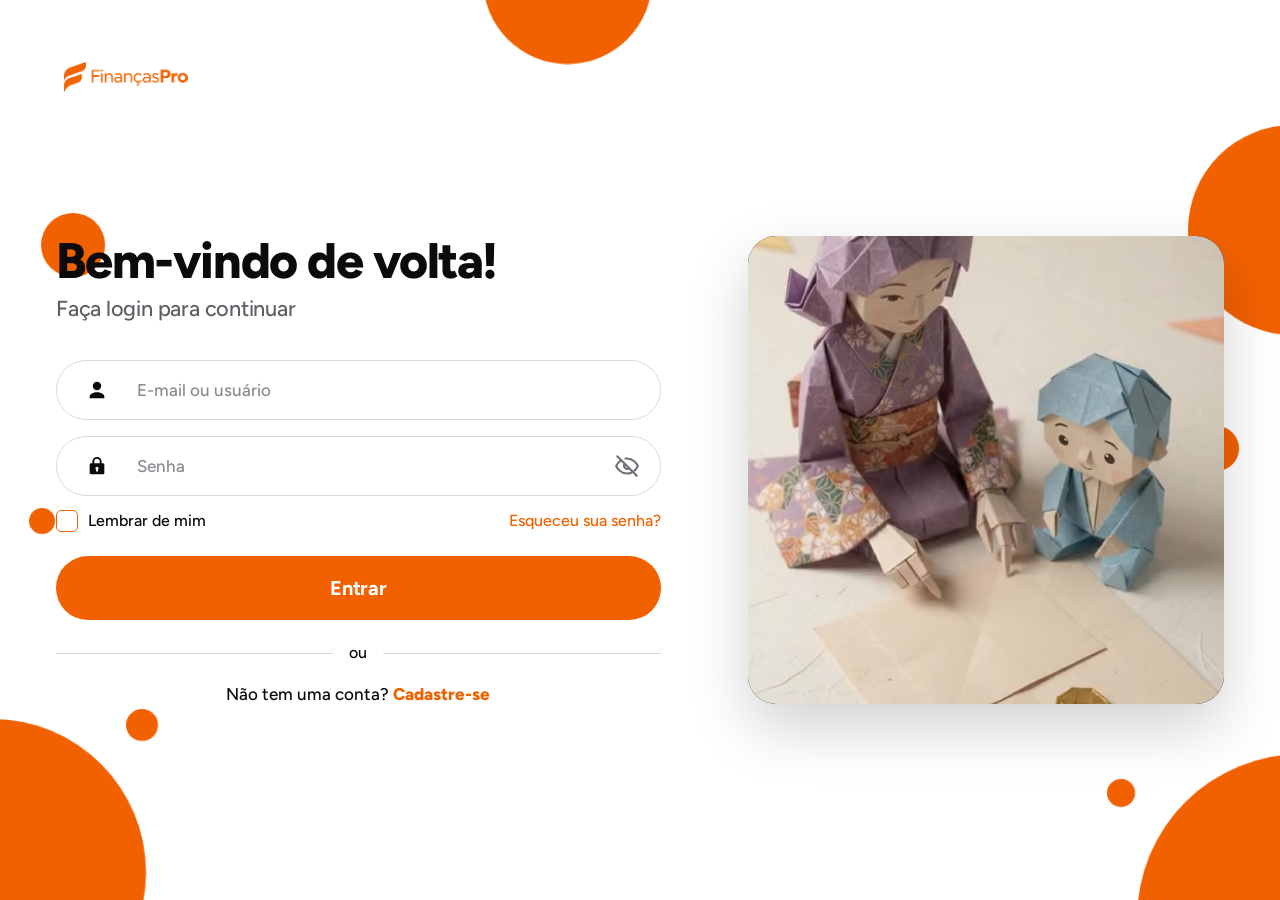
==== index.html @ 9bdfb8cf "Arquivos site Todos os arquivos do site." ====
<!DOCTYPE html>
<html lang="pt-BR" data-view="auth">
<head>
<meta charset="UTF-8">
<meta name="viewport" content="width=device-width, initial-scale=1.0, viewport-fit=cover">
<meta name="theme-color" content="#ffffff">
<meta name="color-scheme" content="light dark">
<meta name="apple-mobile-web-app-capable" content="yes">
<meta name="description" content="FinançasPro — controle de receitas, dívidas parceladas, gastos e calendário financeiro.">
<link rel="icon" type="image/png" href="assets/favicon.png">
<title>FinançasPro</title>
<script>try{document.documentElement.setAttribute("data-theme",localStorage.getItem("fp_tema")||"auto")}catch(e){}</script>
<link rel="preconnect" href="https://fonts.googleapis.com">
<link rel="preconnect" href="https://fonts.gstatic.com" crossorigin>
<link href="https://fonts.googleapis.com/css2?family=Figtree:wght@500;600;700;800&family=Inter:wght@400;500;600;700&display=swap" rel="stylesheet">
<link rel="stylesheet" href="css/app.css">
<link rel="stylesheet" href="css/config.css">
<link rel="stylesheet" href="css/auth.css">
<script src="js/vendor/supabase.js"></script>
<script src="js/supabase-config.js"></script>
<script src="js/api.js"></script>
<script>(function(){var app=Auth.isLoggedIn();document.documentElement.setAttribute("data-view",app?"app":"auth");if(!app){var m=document.querySelector('meta[name="theme-color"]');if(m)m.setAttribute("content","#ffffff");}})();</script>
</head>
<body>

<!-- ============ TELAS DE ACESSO (login / cadastro / recuperar) ============ -->
<div class="auth" id="auth">
  <div class="au-stage">
    <div class="au-bubbles" aria-hidden="true">
      <span class="b1"></span><span class="b2"></span><span class="b3"></span><span class="b4"></span><span class="b5"></span><span class="b6"></span><span class="b7"></span><span class="b8"></span><span class="b9"></span>
    </div>
    <a class="au-logo" href="#login" aria-label="FinançasPro"><img src="assets/logo-full.png" alt="FinançasPro" width="124" height="30"></a>

    <div class="au-col">
      <!-- LOGIN -->
      <section class="au-pane" id="pane-login" aria-labelledby="t-login">
        <h1 id="t-login">Bem-vindo de volta!</h1>
        <p class="au-lead">Faça login para continuar</p>
        <form id="form-login" novalidate>
          <div class="au-field">
            <svg class="ico" viewBox="0 0 24 24" aria-hidden="true"><path d="M12 12.2a4.6 4.6 0 1 0 0-9.2 4.6 4.6 0 0 0 0 9.2Zm0 2.3c-4.1 0-8 2-8 4.7V21h16v-1.8c0-2.7-3.9-4.7-8-4.7Z"/></svg>
            <input type="text" id="lg-identificador" name="identificador" placeholder="E-mail ou usuário" autocomplete="username" autocapitalize="none" spellcheck="false">
            
          </div>
          <div class="au-field">
            <svg class="ico" viewBox="0 0 24 24" aria-hidden="true"><path d="M17 9V7.2a5 5 0 0 0-10 0V9H5.5A1.5 1.5 0 0 0 4 10.5v9A1.5 1.5 0 0 0 5.5 21h13a1.5 1.5 0 0 0 1.5-1.5v-9A1.5 1.5 0 0 0 18.5 9H17ZM9 7.2a3 3 0 0 1 6 0V9H9V7.2Zm4 8.8v2h-2v-2a1.7 1.7 0 1 1 2 0Z"/></svg>
            <input type="password" id="lg-senha" name="senha" placeholder="Senha" autocomplete="current-password" >
            <button type="button" class="au-eye" aria-label="Mostrar senha" aria-pressed="false" data-toggle-pass>
            <svg class="eye-off" viewBox="0 0 24 24" fill="none" stroke="currentColor" stroke-width="1.9" stroke-linecap="round" stroke-linejoin="round" aria-hidden="true"><path d="M3 3l18 18"/><path d="M10.6 5.1A10.6 10.6 0 0 1 12 5c5.5 0 9 4.5 10 7a12.5 12.5 0 0 1-3.2 4.3M6.5 6.8C4.3 8.3 2.7 10.4 2 12c1 2.5 4.5 7 10 7 1.6 0 3-.4 4.2-1"/><path d="M9.9 9.9a3 3 0 0 0 4.2 4.2"/></svg>
            <svg class="eye-on" viewBox="0 0 24 24" fill="none" stroke="currentColor" stroke-width="1.9" stroke-linecap="round" stroke-linejoin="round" aria-hidden="true"><path d="M2 12c1-2.5 4.5-7 10-7s9 4.5 10 7c-1 2.5-4.5 7-10 7S3 14.5 2 12Z"/><circle cx="12" cy="12" r="3"/></svg>
          </button>
          </div>
          <div class="au-row">
            <label class="au-check"><input type="checkbox" name="lembrar"><span class="box"><svg viewBox="0 0 24 24"><path d="M5 12.5l4.5 4.5L19 7.5" stroke-linecap="round" stroke-linejoin="round"/></svg></span>Lembrar de mim</label>
            <a class="au-link" href="#recuperar">Esqueceu sua senha?</a>
          </div>
          <p class="au-msg" role="alert" aria-live="polite"></p>
          <button class="au-btn" type="submit">Entrar</button>
        </form>
        <div class="au-divider">ou</div>
        <p class="au-switch">Não tem uma conta? <a href="#cadastro">Cadastre-se</a></p>
      </section>

      <!-- CADASTRO -->
      <section class="au-pane" id="pane-cadastro" aria-labelledby="t-cadastro" hidden>
        <h1 id="t-cadastro">Crie sua conta</h1>
        <p class="au-lead">Leva menos de um minuto</p>
        <form id="form-cadastro" novalidate>
          <div class="au-field">
            <svg class="ico" viewBox="0 0 24 24" aria-hidden="true"><path d="M12 12.2a4.6 4.6 0 1 0 0-9.2 4.6 4.6 0 0 0 0 9.2Zm0 2.3c-4.1 0-8 2-8 4.7V21h16v-1.8c0-2.7-3.9-4.7-8-4.7Z"/></svg>
            <input type="text" id="cd-apelido" name="apelido" placeholder="Apelido" autocomplete="nickname" maxlength="24">
            
          </div>
          <div class="au-field">
            <svg class="ico" viewBox="0 0 24 24" aria-hidden="true"><path d="M4.5 4.5h15A2.5 2.5 0 0 1 22 7v10a2.5 2.5 0 0 1-2.5 2.5h-15A2.5 2.5 0 0 1 2 17V7a2.5 2.5 0 0 1 2.5-2.5Zm-.1 2.1 7.6 5.3 7.6-5.3a.5.5 0 0 0-.1-.1h-15a.5.5 0 0 0-.1.1Z"/></svg>
            <input type="email" id="cd-email" name="email" placeholder="E-mail" autocomplete="email" autocapitalize="none" spellcheck="false">
            
          </div>
          <div class="au-field">
            <svg class="ico" viewBox="0 0 24 24" aria-hidden="true"><path d="M17 9V7.2a5 5 0 0 0-10 0V9H5.5A1.5 1.5 0 0 0 4 10.5v9A1.5 1.5 0 0 0 5.5 21h13a1.5 1.5 0 0 0 1.5-1.5v-9A1.5 1.5 0 0 0 18.5 9H17ZM9 7.2a3 3 0 0 1 6 0V9H9V7.2Zm4 8.8v2h-2v-2a1.7 1.7 0 1 1 2 0Z"/></svg>
            <input type="password" id="cd-senha" name="senha" placeholder="Senha (mín. 6 caracteres)" autocomplete="new-password" >
            <button type="button" class="au-eye" aria-label="Mostrar senha" aria-pressed="false" data-toggle-pass>
            <svg class="eye-off" viewBox="0 0 24 24" fill="none" stroke="currentColor" stroke-width="1.9" stroke-linecap="round" stroke-linejoin="round" aria-hidden="true"><path d="M3 3l18 18"/><path d="M10.6 5.1A10.6 10.6 0 0 1 12 5c5.5 0 9 4.5 10 7a12.5 12.5 0 0 1-3.2 4.3M6.5 6.8C4.3 8.3 2.7 10.4 2 12c1 2.5 4.5 7 10 7 1.6 0 3-.4 4.2-1"/><path d="M9.9 9.9a3 3 0 0 0 4.2 4.2"/></svg>
            <svg class="eye-on" viewBox="0 0 24 24" fill="none" stroke="currentColor" stroke-width="1.9" stroke-linecap="round" stroke-linejoin="round" aria-hidden="true"><path d="M2 12c1-2.5 4.5-7 10-7s9 4.5 10 7c-1 2.5-4.5 7-10 7S3 14.5 2 12Z"/><circle cx="12" cy="12" r="3"/></svg>
          </button>
          </div>
          <div class="au-field">
            <svg class="ico" viewBox="0 0 24 24" aria-hidden="true"><path d="M17 9V7.2a5 5 0 0 0-10 0V9H5.5A1.5 1.5 0 0 0 4 10.5v9A1.5 1.5 0 0 0 5.5 21h13a1.5 1.5 0 0 0 1.5-1.5v-9A1.5 1.5 0 0 0 18.5 9H17ZM9 7.2a3 3 0 0 1 6 0V9H9V7.2Zm4 8.8v2h-2v-2a1.7 1.7 0 1 1 2 0Z"/></svg>
            <input type="password" id="cd-senha2" name="senha2" placeholder="Confirmar senha" autocomplete="new-password" >
            <button type="button" class="au-eye" aria-label="Mostrar senha" aria-pressed="false" data-toggle-pass>
            <svg class="eye-off" viewBox="0 0 24 24" fill="none" stroke="currentColor" stroke-width="1.9" stroke-linecap="round" stroke-linejoin="round" aria-hidden="true"><path d="M3 3l18 18"/><path d="M10.6 5.1A10.6 10.6 0 0 1 12 5c5.5 0 9 4.5 10 7a12.5 12.5 0 0 1-3.2 4.3M6.5 6.8C4.3 8.3 2.7 10.4 2 12c1 2.5 4.5 7 10 7 1.6 0 3-.4 4.2-1"/><path d="M9.9 9.9a3 3 0 0 0 4.2 4.2"/></svg>
            <svg class="eye-on" viewBox="0 0 24 24" fill="none" stroke="currentColor" stroke-width="1.9" stroke-linecap="round" stroke-linejoin="round" aria-hidden="true"><path d="M2 12c1-2.5 4.5-7 10-7s9 4.5 10 7c-1 2.5-4.5 7-10 7S3 14.5 2 12Z"/><circle cx="12" cy="12" r="3"/></svg>
          </button>
          </div>
          <p class="au-msg" role="alert" aria-live="polite"></p>
          <button class="au-btn" type="submit">Criar conta</button>
        </form>
        <div class="au-divider">ou</div>
        <p class="au-switch">Já tem uma conta? <a href="#login">Entrar</a></p>
      </section>

      <!-- RECUPERAR SENHA -->
      <section class="au-pane" id="pane-recuperar" aria-labelledby="t-recuperar" hidden>
        <h1 id="t-recuperar">Esqueceu a senha?</h1>
        <p class="au-lead">Informe seu e-mail e enviaremos as instruções</p>
        <form id="form-recuperar" novalidate>
          <div class="au-field">
            <svg class="ico" viewBox="0 0 24 24" aria-hidden="true"><path d="M4.5 4.5h15A2.5 2.5 0 0 1 22 7v10a2.5 2.5 0 0 1-2.5 2.5h-15A2.5 2.5 0 0 1 2 17V7a2.5 2.5 0 0 1 2.5-2.5Zm-.1 2.1 7.6 5.3 7.6-5.3a.5.5 0 0 0-.1-.1h-15a.5.5 0 0 0-.1.1Z"/></svg>
            <input type="email" id="rc-email" name="email" placeholder="E-mail cadastrado" autocomplete="email" autocapitalize="none" spellcheck="false">
            
          </div>
          <p class="au-msg" role="alert" aria-live="polite"></p>
          <button class="au-btn" type="submit">Enviar instruções</button>
        </form>
        <div class="au-divider">ou</div>
        <p class="au-switch"><a href="#login">Voltar para o login</a></p>
      </section>

      <!-- NOVA SENHA (depois de clicar no link do e-mail) -->
      <section class="au-pane" id="pane-nova-senha" aria-labelledby="t-nova-senha" hidden>
        <h1 id="t-nova-senha">Nova senha</h1>
        <p class="au-lead">Escolha uma senha nova para a sua conta</p>
        <form id="form-nova-senha" novalidate>
          <div class="au-field">
            <svg class="ico" viewBox="0 0 24 24" aria-hidden="true"><path d="M17 9V7.2a5 5 0 0 0-10 0V9H5.5A1.5 1.5 0 0 0 4 10.5v9A1.5 1.5 0 0 0 5.5 21h13a1.5 1.5 0 0 0 1.5-1.5v-9A1.5 1.5 0 0 0 18.5 9H17ZM9 7.2a3 3 0 0 1 6 0V9H9V7.2Zm4 8.8v2h-2v-2a1.7 1.7 0 1 1 2 0Z"/></svg>
            <input type="password" id="ns-senha" name="senha" placeholder="Nova senha (mín. 6 caracteres)" autocomplete="new-password">
          </div>
          <div class="au-field">
            <svg class="ico" viewBox="0 0 24 24" aria-hidden="true"><path d="M17 9V7.2a5 5 0 0 0-10 0V9H5.5A1.5 1.5 0 0 0 4 10.5v9A1.5 1.5 0 0 0 5.5 21h13a1.5 1.5 0 0 0 1.5-1.5v-9A1.5 1.5 0 0 0 18.5 9H17ZM9 7.2a3 3 0 0 1 6 0V9H9V7.2Zm4 8.8v2h-2v-2a1.7 1.7 0 1 1 2 0Z"/></svg>
            <input type="password" id="ns-senha2" name="senha2" placeholder="Confirmar nova senha" autocomplete="new-password">
          </div>
          <p class="au-msg" role="alert" aria-live="polite"></p>
          <button class="au-btn" type="submit">Salvar nova senha</button>
        </form>
      </section>
    </div>

    <div class="au-media">
      <video data-src="assets/login-video.mp4" muted loop playsinline preload="none" poster="assets/login-poster.jpg" aria-hidden="true"></video>
    </div>
  </div>
</div>

<div id="app-root">
<header class="gnav">
  <div class="gnav-in">
    <div class="logo-mark" role="button" tabindex="0" aria-label="FinançasPro — ir para o calendário" onclick="showPage('calendario')">Finan<span>ças</span>Pro</div>
    <nav class="topnav" aria-label="Navegação principal">
      <div class="nav-item active" data-page="calendario" tabindex="0" role="button" onclick="showPage('calendario')" aria-label="Calendário"><svg viewBox="0 0 24 24" fill="none" stroke="currentColor" stroke-width="1.8" stroke-linecap="round" stroke-linejoin="round"><rect x="3" y="4" width="18" height="18" rx="2.5"/><line x1="16" y1="2" x2="16" y2="6"/><line x1="8" y1="2" x2="8" y2="6"/><line x1="3" y1="10" x2="21" y2="10"/></svg><span class="tip">Calendário</span></div>
      <div class="nav-item" data-page="receitas" tabindex="0" role="button" onclick="showPage('receitas')" aria-label="Receitas"><svg viewBox="0 0 24 24" fill="none" stroke="currentColor" stroke-width="1.8" stroke-linecap="round" stroke-linejoin="round"><polyline points="23 6 13.5 15.5 8.5 10.5 1 18"/><polyline points="17 6 23 6 23 12"/></svg><span class="tip">Receitas</span></div>
      <div class="nav-item" data-page="dividas" tabindex="0" role="button" onclick="showPage('dividas')" aria-label="Dívidas"><svg viewBox="0 0 24 24" fill="none" stroke="currentColor" stroke-width="1.8" stroke-linecap="round" stroke-linejoin="round"><rect x="2" y="5" width="20" height="14" rx="2.5"/><line x1="2" y1="10" x2="22" y2="10"/></svg><span class="tip">Dívidas</span></div>
      <div class="nav-item" data-page="gastos" tabindex="0" role="button" onclick="showPage('gastos')" aria-label="Gastos"><svg viewBox="0 0 24 24" fill="none" stroke="currentColor" stroke-width="1.8" stroke-linecap="round" stroke-linejoin="round"><polyline points="23 18 13.5 8.5 8.5 13.5 1 6"/><polyline points="17 18 23 18 23 12"/></svg><span class="tip">Gastos</span></div>
      <div class="nav-item" data-page="dashboard" tabindex="0" role="button" onclick="showPage('dashboard')" aria-label="Dashboard"><svg viewBox="0 0 24 24" fill="none" stroke="currentColor" stroke-width="1.8" stroke-linecap="round" stroke-linejoin="round"><rect x="3" y="3" width="7" height="7" rx="1.5"/><rect x="14" y="3" width="7" height="7" rx="1.5"/><rect x="14" y="14" width="7" height="7" rx="1.5"/><rect x="3" y="14" width="7" height="7" rx="1.5"/></svg><span class="tip">Dashboard</span></div>
      <div class="nav-item" data-page="metas" tabindex="0" role="button" onclick="showPage('metas')" aria-label="Metas"><svg viewBox="0 0 24 24" fill="none" stroke="currentColor" stroke-width="1.8" stroke-linecap="round" stroke-linejoin="round"><circle cx="12" cy="12" r="9"/><circle cx="12" cy="12" r="5"/><circle cx="12" cy="12" r="1.2"/></svg><span class="tip">Metas</span></div>
    </nav>
    <div class="gnav-right">
      <div class="pill notif-wrap">
        <button class="icon-btn bell" id="bell" type="button" aria-label="Avisos de vencimento" aria-haspopup="true" aria-expanded="false" aria-controls="notif-pop">
          <svg viewBox="0 0 24 24" fill="none" stroke="currentColor" stroke-width="1.8" stroke-linecap="round" stroke-linejoin="round" aria-hidden="true"><path d="M18 8a6 6 0 0 0-12 0c0 7-3 9-3 9h18s-3-2-3-9"/><path d="M13.7 21a2 2 0 0 1-3.4 0"/></svg>
          <span class="bell-dot" aria-hidden="true"></span><span class="bell-count" id="bell-count" aria-hidden="true"></span>
        </button>
        <div class="notif-pop" id="notif-pop" role="dialog" aria-label="Avisos de vencimento"></div>
      </div>
      <button class="profile-btn" type="button" onclick="abrirConfig()" aria-label="Perfil e configurações" aria-haspopup="dialog">
        <span class="nav-avatar" id="nav-avatar" aria-hidden="true"></span>
        <span class="nav-nick"><b id="nav-nome"></b><small id="nav-mail"></small></span>
        <svg class="chev" viewBox="0 0 24 24" fill="none" stroke="currentColor" stroke-width="2" stroke-linecap="round" stroke-linejoin="round" aria-hidden="true"><path d="m6 9 6 6 6-6"/></svg>
      </button>
    </div>
  </div>
</header>

<!-- ============ CONFIGURAÇÕES ============ -->
<div class="cfg-overlay" id="cfg-overlay"></div>
<div class="cfg" id="cfg" role="dialog" aria-modal="true" aria-labelledby="cfg-title" aria-hidden="true">
  <div class="cfg-grab" aria-hidden="true"></div>
  <div class="cfg-top" id="cfg-top">
    <button type="button" class="cfg-back" id="cfg-back" aria-label="Voltar"><svg viewBox="0 0 10 16" fill="none" stroke="currentColor" stroke-width="2.2" stroke-linecap="round" stroke-linejoin="round" aria-hidden="true"><path d="M8.5 1.5 2 8l6.500 6.500"/></svg><span>Voltar</span></button>
    <h2 class="cfg-title" id="cfg-title">Configurações</h2>
    <button type="button" class="cfg-close" id="cfg-close" aria-label="Fechar"><svg viewBox="0 0 14 14" fill="none" stroke="currentColor" stroke-width="2.2" stroke-linecap="round" aria-hidden="true"><path d="m2 2 10 10M12 2 2 12"/></svg></button>
  </div>

  <div class="cfg-stage" id="cfg-stage">

    <!-- INÍCIO -->
    <section class="cfg-screen" data-screen="home">
      <div class="cfg-profile">
        <div class="cfg-avatar" id="cfg-avatar" aria-hidden="true"></div>
        <div class="cfg-pname" id="cfg-pname"></div>
        <div class="cfg-pmail" id="cfg-pmail"></div>
      </div>
      <div class="cfg-label">Preferências</div>
      <div class="cfg-group">
        <button type="button" class="cfg-row" data-go="tema">
          <span class="cfg-ico purple"><svg viewBox="0 0 24 24" fill="none" stroke="currentColor" stroke-width="2" stroke-linecap="round" stroke-linejoin="round" aria-hidden="true"><circle cx="12" cy="12" r="9"/><path d="M12 3a9 9 0 0 1 0 18z" fill="currentColor"/></svg></span><span class="cfg-t">Tema</span><span class="cfg-v" id="cfg-v-tema">Automático</span><svg class="cfg-chev" viewBox="0 0 8 14" fill="none" stroke="currentColor" stroke-width="2" stroke-linecap="round" stroke-linejoin="round" aria-hidden="true"><path d="m1 1 6 6-6 6"/></svg>
        </button>
      </div>
      <div class="cfg-label">Conta</div>
      <div class="cfg-group">
        <button type="button" class="cfg-row" data-go="apelido">
          <span class="cfg-ico amber"><svg viewBox="0 0 24 24" fill="none" stroke="currentColor" stroke-width="2" stroke-linecap="round" stroke-linejoin="round" aria-hidden="true"><circle cx="12" cy="8" r="4"/><path d="M4 21a8 8 0 0 1 16 0"/></svg></span><span class="cfg-t">Apelido</span><span class="cfg-v" id="cfg-v-apelido"> </span><svg class="cfg-chev" viewBox="0 0 8 14" fill="none" stroke="currentColor" stroke-width="2" stroke-linecap="round" stroke-linejoin="round" aria-hidden="true"><path d="m1 1 6 6-6 6"/></svg>
        </button>
        <button type="button" class="cfg-row" data-go="email">
          <span class="cfg-ico blue"><svg viewBox="0 0 24 24" fill="none" stroke="currentColor" stroke-width="2" stroke-linecap="round" stroke-linejoin="round" aria-hidden="true"><rect x="3" y="5" width="18" height="14" rx="3"/><path d="m4 7.5 8 5.5 8-5.5"/></svg></span><span class="cfg-t">E-mail</span><span class="cfg-v" id="cfg-v-email"> </span><svg class="cfg-chev" viewBox="0 0 8 14" fill="none" stroke="currentColor" stroke-width="2" stroke-linecap="round" stroke-linejoin="round" aria-hidden="true"><path d="m1 1 6 6-6 6"/></svg>
        </button>
        <button type="button" class="cfg-row" data-go="senha">
          <span class="cfg-ico green"><svg viewBox="0 0 24 24" fill="none" stroke="currentColor" stroke-width="2" stroke-linecap="round" stroke-linejoin="round" aria-hidden="true"><rect x="5" y="11" width="14" height="10" rx="3"/><path d="M8 11V8a4 4 0 0 1 8 0v3"/></svg></span><span class="cfg-t">Alterar senha</span><svg class="cfg-chev" viewBox="0 0 8 14" fill="none" stroke="currentColor" stroke-width="2" stroke-linecap="round" stroke-linejoin="round" aria-hidden="true"><path d="m1 1 6 6-6 6"/></svg>
        </button>
      </div>
      <div class="cfg-group">
        <button type="button" class="cfg-row" data-go="sair">
          <span class="cfg-ico gray"><svg viewBox="0 0 24 24" fill="none" stroke="currentColor" stroke-width="2" stroke-linecap="round" stroke-linejoin="round" aria-hidden="true"><path d="M9 21H6a2 2 0 0 1-2-2V5a2 2 0 0 1 2-2h3"/><path d="m16 17 5-5-5-5"/><path d="M21 12H9"/></svg></span><span class="cfg-t">Sair da conta</span><svg class="cfg-chev" viewBox="0 0 8 14" fill="none" stroke="currentColor" stroke-width="2" stroke-linecap="round" stroke-linejoin="round" aria-hidden="true"><path d="m1 1 6 6-6 6"/></svg>
        </button>
      </div>
      <div class="cfg-group">
        <button type="button" class="cfg-row danger" data-go="excluir">
          <span class="cfg-ico red"><svg viewBox="0 0 24 24" fill="none" stroke="currentColor" stroke-width="2" stroke-linecap="round" stroke-linejoin="round" aria-hidden="true"><path d="M4 7h16"/><path d="M9 7V4h6v3"/><path d="m6 7 1 13h10l1-13"/></svg></span><span class="cfg-t">Excluir conta</span><svg class="cfg-chev" viewBox="0 0 8 14" fill="none" stroke="currentColor" stroke-width="2" stroke-linecap="round" stroke-linejoin="round" aria-hidden="true"><path d="m1 1 6 6-6 6"/></svg>
        </button>
      </div>
    </section>

    <!-- TEMA -->
    <section class="cfg-screen" data-screen="tema">
      <div class="cfg-group" role="radiogroup" aria-label="Tema">
        <button type="button" class="cfg-row" role="radio" aria-checked="false" data-tema="auto">
          <span class="cfg-ico purple"><svg viewBox="0 0 24 24" fill="none" stroke="currentColor" stroke-width="2" stroke-linecap="round" stroke-linejoin="round" aria-hidden="true"><circle cx="12" cy="12" r="9"/><path d="M12 3a9 9 0 0 1 0 18z" fill="currentColor"/></svg></span><span class="cfg-t">Automático<small>Acompanha o seu aparelho</small></span><svg class="cfg-check" viewBox="0 0 24 24" fill="none" stroke="currentColor" stroke-width="3" stroke-linecap="round" stroke-linejoin="round" aria-hidden="true"><path d="m5 12.5 4.5 4.5L19 7"/></svg>
        </button>
        <button type="button" class="cfg-row" role="radio" aria-checked="false" data-tema="light">
          <span class="cfg-ico amber"><svg viewBox="0 0 24 24" fill="none" stroke="currentColor" stroke-width="2" stroke-linecap="round" stroke-linejoin="round" aria-hidden="true"><circle cx="12" cy="12" r="4"/><path d="M12 2v2M12 20v2M4.9 4.9l1.4 1.4M17.7 17.7l1.4 1.4M2 12h2M20 12h2M4.9 19.1l1.4-1.4M17.7 6.3l1.4-1.4"/></svg></span><span class="cfg-t">Claro<small>Fundo branco</small></span><svg class="cfg-check" viewBox="0 0 24 24" fill="none" stroke="currentColor" stroke-width="3" stroke-linecap="round" stroke-linejoin="round" aria-hidden="true"><path d="m5 12.5 4.5 4.5L19 7"/></svg>
        </button>
        <button type="button" class="cfg-row" role="radio" aria-checked="false" data-tema="dark">
          <span class="cfg-ico blue"><svg viewBox="0 0 24 24" fill="none" stroke="currentColor" stroke-width="2" stroke-linecap="round" stroke-linejoin="round" aria-hidden="true"><path d="M21 12.8A9 9 0 1 1 11.2 3a7 7 0 0 0 9.8 9.8z"/></svg></span><span class="cfg-t">Escuro<small>Fundo preto</small></span><svg class="cfg-check" viewBox="0 0 24 24" fill="none" stroke="currentColor" stroke-width="3" stroke-linecap="round" stroke-linejoin="round" aria-hidden="true"><path d="m5 12.5 4.5 4.5L19 7"/></svg>
        </button>
      </div>
    </section>

    <!-- APELIDO -->
    <section class="cfg-screen" data-screen="apelido">
      <form id="cfg-form-apelido" novalidate>
        <div class="cfg-group">
          <label class="cfg-field"><span>Apelido</span><input type="text" id="cfg-apelido" maxlength="24" autocomplete="nickname" placeholder="Seu apelido"></label>
        </div>
        <p class="cfg-note">É assim que o site te chama: “Olá, seu apelido”. Também serve para entrar na conta.</p>
        <p class="cfg-msg" id="cfg-msg-apelido" role="status"></p>
        <button type="submit" class="cfg-btn">Salvar apelido</button>
      </form>
    </section>

    <!-- E-MAIL -->
    <section class="cfg-screen" data-screen="email">
      <div class="cfg-group">
        <label class="cfg-field"><span>E-mail</span><input type="email" id="cfg-email" readonly tabindex="-1" aria-readonly="true"></label>
      </div>
      <p class="cfg-note">Este é o e-mail do seu cadastro. Cada e-mail só pode ter uma conta.</p>
    </section>

    <!-- SENHA -->
    <section class="cfg-screen" data-screen="senha">
      <form id="cfg-form-senha" novalidate>
        <div class="cfg-group">
          <label class="cfg-field"><span>Atual</span><input type="password" id="cfg-senha-atual" placeholder="Senha atual" autocomplete="current-password"></label>
          <label class="cfg-field"><span>Nova</span><input type="password" id="cfg-senha-nova" placeholder="Mínimo 6 caracteres" autocomplete="new-password"></label>
          <label class="cfg-field"><span>Repetir</span><input type="password" id="cfg-senha-nova2" placeholder="Repita a nova senha" autocomplete="new-password"></label>
        </div>
        <p class="cfg-msg" id="cfg-msg-senha" role="status"></p>
        <button type="submit" class="cfg-btn">Alterar senha</button>
      </form>
    </section>

    <!-- SAIR -->
    <section class="cfg-screen" data-screen="sair">
      <div class="cfg-hero">
        <span class="cfg-ico gray"><svg viewBox="0 0 24 24" fill="none" stroke="currentColor" stroke-width="2" stroke-linecap="round" stroke-linejoin="round" aria-hidden="true"><path d="M9 21H6a2 2 0 0 1-2-2V5a2 2 0 0 1 2-2h3"/><path d="m16 17 5-5-5-5"/><path d="M21 12H9"/></svg></span>
        <h3>Sair da conta?</h3>
        <p>Você volta para a tela de login. Seus dados continuam guardados na sua conta.</p>
      </div>
      <button type="button" class="cfg-btn" id="cfg-sair">Sair</button>
      <button type="button" class="cfg-btn ghost" data-back>Cancelar</button>
    </section>

    <!-- EXCLUIR -->
    <section class="cfg-screen" data-screen="excluir">
      <div id="cfg-del-idle">
        <div class="cfg-hero">
          <span class="cfg-ico red"><svg viewBox="0 0 24 24" fill="none" stroke="currentColor" stroke-width="2" stroke-linecap="round" stroke-linejoin="round" aria-hidden="true"><path d="M4 7h16"/><path d="M9 7V4h6v3"/><path d="m6 7 1 13h10l1-13"/></svg></span>
          <h3>Excluir minha conta</h3>
          <p>Você está pedindo a exclusão da sua conta e de todos os seus dados. Para confirmar, digite sua senha.</p>
        </div>
        <form id="cfg-form-excluir" novalidate>
          <div class="cfg-group">
            <label class="cfg-field"><span>Senha</span><input type="password" id="cfg-del-senha" placeholder="Sua senha" autocomplete="current-password"></label>
          </div>
          <p class="cfg-msg" id="cfg-msg-del" role="status"></p>
          <button type="submit" class="cfg-btn danger">Pedir exclusão da conta</button>
          <button type="button" class="cfg-btn ghost" data-back>Cancelar</button>
        </form>
      </div>
      <div id="cfg-del-pendente" hidden>
        <div class="cfg-hero">
          <span class="cfg-ico amber"><svg viewBox="0 0 24 24" fill="none" stroke="currentColor" stroke-width="2" stroke-linecap="round" stroke-linejoin="round" aria-hidden="true"><path d="M4 7h16"/><path d="M9 7V4h6v3"/><path d="m6 7 1 13h10l1-13"/></svg></span>
          <h3>Pedido enviado</h3>
          <p id="cfg-del-pendente-txt"></p>
        </div>
        <button type="button" class="cfg-btn" id="cfg-del-desfazer">Cancelar pedido de exclusão</button>
      </div>
    </section>

  </div>
</div>


<nav class="tabbar" aria-label="Navegação principal">
  <div class="tab active" data-page="calendario" aria-label="Calendário" role="button" tabindex="0" onclick="showPage('calendario')">
    <svg viewBox="0 0 24 24" fill="none" stroke="currentColor" stroke-width="1.8" stroke-linecap="round" stroke-linejoin="round"><rect x="3" y="4" width="18" height="18" rx="2.5"/><line x1="16" y1="2" x2="16" y2="6"/><line x1="8" y1="2" x2="8" y2="6"/><line x1="3" y1="10" x2="21" y2="10"/></svg>
    <span class="tab-label">Calendário</span>
  </div>
  <div class="tab" data-page="receitas" aria-label="Receitas" role="button" tabindex="0" onclick="showPage('receitas')">
    <svg viewBox="0 0 24 24" fill="none" stroke="currentColor" stroke-width="1.8" stroke-linecap="round" stroke-linejoin="round"><polyline points="23 6 13.5 15.5 8.5 10.5 1 18"/><polyline points="17 6 23 6 23 12"/></svg>
    <span class="tab-label">Receitas</span>
  </div>
  <div class="tab" data-page="dividas" aria-label="Dívidas" role="button" tabindex="0" onclick="showPage('dividas')">
    <svg viewBox="0 0 24 24" fill="none" stroke="currentColor" stroke-width="1.8" stroke-linecap="round" stroke-linejoin="round"><rect x="2" y="5" width="20" height="14" rx="2.5"/><line x1="2" y1="10" x2="22" y2="10"/></svg>
    <span class="tab-label">Dívidas</span>
  </div>
  <div class="tab" data-page="gastos" aria-label="Gastos" role="button" tabindex="0" onclick="showPage('gastos')">
    <svg viewBox="0 0 24 24" fill="none" stroke="currentColor" stroke-width="1.8" stroke-linecap="round" stroke-linejoin="round"><polyline points="23 18 13.5 8.5 8.5 13.5 1 6"/><polyline points="17 18 23 18 23 12"/></svg>
    <span class="tab-label">Gastos</span>
  </div>
  <div class="tab" data-page="dashboard" aria-label="Dashboard" role="button" tabindex="0" onclick="showPage('dashboard')">
    <svg viewBox="0 0 24 24" fill="none" stroke="currentColor" stroke-width="1.8" stroke-linecap="round" stroke-linejoin="round"><rect x="3" y="3" width="7" height="7" rx="1.5"/><rect x="14" y="3" width="7" height="7" rx="1.5"/><rect x="14" y="14" width="7" height="7" rx="1.5"/><rect x="3" y="14" width="7" height="7" rx="1.5"/></svg>
    <span class="tab-label">Dashboard</span>
  </div>
  <div class="tab" data-page="metas" aria-label="Metas" role="button" tabindex="0" onclick="showPage('metas')">
    <svg viewBox="0 0 24 24" fill="none" stroke="currentColor" stroke-width="1.8" stroke-linecap="round" stroke-linejoin="round"><circle cx="12" cy="12" r="9"/><circle cx="12" cy="12" r="5"/><circle cx="12" cy="12" r="1.2"/></svg>
    <span class="tab-label">Metas</span>
  </div>
</nav>

<section class="hero">
  <div class="hero-in">
    <p class="greeting" id="greeting" aria-live="polite">Olá, <strong id="user-nick"></strong></p>
    <h1 id="page-title">Calendário do mês</h1>
    <p class="sub" id="page-sub">Mês a mês, dia a dia.</p>
  </div>
</section>

<main class="main">

  <!-- DASHBOARD (panorama GLOBAL) -->
  <div class="page" id="page-dashboard">
    <div class="section"><div class="wrap">
      <div class="metrics-grid">
        <div class="metric-card green clickable" onclick="toggleDashDrill('receitas')">
          <div class="metric-label">Total de receitas</div>
          <div class="metric-value" id="dash-receitas">R$ 0</div>
          <div class="metric-sub" id="dash-receitas-sub">0 lançamentos</div>
          <div class="metric-hint">Detalhar ›</div>
        </div>
        <div class="metric-card red clickable" onclick="toggleDashDrill('dividas')">
          <div class="metric-label">Total a pagar (dívidas)</div>
          <div class="metric-value" id="dash-dividas">R$ 0</div>
          <div class="metric-sub" id="dash-dividas-sub">0 parcelas em aberto</div>
          <div class="metric-hint">Detalhar ›</div>
        </div>
        <div class="metric-card amber clickable" onclick="toggleDashDrill('gastos')">
          <div class="metric-label">Total de gastos</div>
          <div class="metric-value" id="dash-gastos">R$ 0</div>
          <div class="metric-sub" id="dash-gastos-sub">0 gastos registrados</div>
          <div class="metric-hint">Detalhar ›</div>
        </div>
        <div class="metric-card blue clickable" onclick="toggleDashDrill('saldo')">
          <div class="metric-label">Saldo geral</div>
          <div class="metric-value" id="dash-saldo">R$ 0</div>
          <div class="metric-sub" id="dash-saldo-sub">receitas - compromissos</div>
          <div class="metric-hint">Detalhar ›</div>
        </div>
      </div>

      <div id="drill-dash-receitas" class="drill-panel">
        <div class="drill-header"><div class="drill-title">Todas as receitas</div><button class="drill-close" onclick="closeDashDrill()" aria-label="Fechar">×</button></div>
        <div class="table-wrap" id="drill-dash-receitas-content"></div>
      </div>
      <div id="drill-dash-dividas" class="drill-panel">
        <div class="drill-header"><div class="drill-title">Parcelas em aberto</div><button class="drill-close" onclick="closeDashDrill()" aria-label="Fechar">×</button></div>
        <div class="table-wrap" id="drill-dash-dividas-content"></div>
      </div>
      <div id="drill-dash-gastos" class="drill-panel">
        <div class="drill-header"><div class="drill-title">Todos os gastos</div><button class="drill-close" onclick="closeDashDrill()" aria-label="Fechar">×</button></div>
        <div class="table-wrap" id="drill-dash-gastos-content"></div>
      </div>
      <div id="drill-dash-saldo" class="drill-panel">
        <div class="drill-header"><div class="drill-title">Composição do saldo geral</div><button class="drill-close" onclick="closeDashDrill()" aria-label="Fechar">×</button></div>
        <div id="drill-dash-saldo-content"></div>
      </div>

      <div class="content-grid">
        <div class="col-main">
          <div class="card">
            <div class="card-header"><div class="card-title">Últimos lançamentos</div></div>
            <div class="table-wrap" id="dash-lancamentos-list"><div class="empty">Nenhum lançamento ainda.</div></div>
          </div>
          <div class="card">
            <div class="card-header"><div class="card-title">Dívidas por banco</div></div>
            <div id="dash-banks-list"><div class="empty">Nenhuma dívida registrada.</div></div>
          </div>
        </div>
        <div class="col-side">
          <div class="card">
            <div class="card-header"><div class="card-title">Situação financeira</div></div>
            <div>
              <div style="margin-bottom:18px">
                <div style="display:flex;justify-content:space-between;font-size:14px;gap:8px">
                  <span style="color:var(--muted)">Comprometimento com dívidas</span>
                  <span id="comprometimento-pct" style="color:var(--text);white-space:nowrap;font-weight:600">0%</span>
                </div>
                <div class="progress-bar"><div class="progress-fill" id="comprometimento-bar" style="width:0%"></div></div>
              </div>
              <div style="margin-bottom:18px">
                <div style="display:flex;justify-content:space-between;font-size:14px;gap:8px">
                  <span style="color:var(--muted)">Gastos vs receitas totais</span>
                  <span id="gastos-pct" style="color:var(--text);white-space:nowrap;font-weight:600">0%</span>
                </div>
                <div class="progress-bar"><div class="progress-fill" id="gastos-bar" style="width:0%"></div></div>
              </div>
              <div id="saude-msg" style="font-size:14px;color:var(--muted);padding:14px 16px;background:var(--inset);border-radius:var(--radius-sm);line-height:1.6">
                Adicione seus dados financeiros para ver a análise.
              </div>
            </div>
          </div>
          <div class="card">
            <div class="card-header"><div class="card-title">Receitas mensais</div></div>
            <div class="chart-bars" id="chart-bars"></div>
          </div>
        </div>
      </div>
    </div></div>
  </div>

  <!-- RECEITAS -->
  <div class="page" id="page-receitas">
    <div class="section"><div class="wrap narrow">
      <div class="card">
        <div class="card-header"><div class="card-title">Adicionar receita</div></div>
        <div class="form-grid">
          <div class="form-group"><label for="rec-desc">Descrição</label><input type="text" id="rec-desc" placeholder="Ex: Salário, freelance..."></div>
          <div class="form-group"><label for="rec-valor">Valor (R$)</label><input type="number" id="rec-valor" placeholder="0,00" step="0.01" min="0" inputmode="decimal"></div>
          <div class="form-group"><label for="rec-cat">Categoria</label>
            <select id="rec-cat"><option value="salario">Salário</option><option value="freelance">Freelance</option><option value="investimento">Investimento</option><option value="bonus">Bônus</option><option value="outro">Outro</option></select>
          </div>
          <div class="form-group"><label for="rec-data">Data</label><input type="date" id="rec-data"></div>
          <div class="form-group full" style="display:flex;justify-content:flex-end"><button class="btn" onclick="addReceita()">Adicionar receita</button></div>
        </div>
      </div>
      <div class="card">
        <div class="card-header"><div class="card-title">Receitas registradas</div><div id="rec-total-badge" style="font-size:15px;font-weight:600;color:var(--green)"></div></div>
        <div class="table-wrap" id="receitas-table"><div class="empty">Nenhuma receita registrada.</div></div>
      </div>
    </div></div>
  </div>


  <!-- METAS -->
  <div class="page" id="page-metas">
    <div class="section"><div class="wrap narrow">
      <div class="meta-bar"><button class="meta-add" onclick="abrirMetaForm()" aria-label="Adicionar nova meta" title="Nova meta"><svg viewBox="0 0 24 24" fill="none" stroke="currentColor" stroke-width="2.2" stroke-linecap="round"><path d="M12 5v14M5 12h14"/></svg></button></div>
      <div class="meta-overlay" id="meta-overlay" onclick="if(event.target===this)fecharMetaForm()">
      <div class="card meta-modal" role="dialog" aria-modal="true" aria-label="Nova meta">
        <div class="card-header"><div class="card-title">Nova meta</div><button class="meta-close" aria-label="Fechar" onclick="fecharMetaForm()">×</button></div>
        <div class="form-grid">
          <div class="form-group full"><label for="meta-obj">Qual é o seu objetivo?</label><input type="text" id="meta-obj" placeholder="Ex: Viagem para o Japão, carro, reserva de emergência..."></div>
          <div class="form-group"><label for="meta-alvo">Quantia desejada (R$)</label><input type="number" id="meta-alvo" placeholder="0,00" step="0.01" min="0" inputmode="decimal" oninput="atualizaPreviewMeta()"></div>
          <div class="form-group"><label for="meta-meses">Em quantos meses?</label><input type="number" id="meta-meses" placeholder="Ex: 12" min="1" inputmode="numeric" oninput="atualizaPreviewMeta()"></div>
          <div class="form-group"><label for="meta-guardado">Já tenho guardado (R$)</label><input type="number" id="meta-guardado" placeholder="0,00 (opcional)" step="0.01" min="0" inputmode="decimal" oninput="atualizaPreviewMeta()"></div>
          <div class="form-group"><label for="meta-capa">Foto de capa (opcional)</label><input type="file" id="meta-capa" accept="image/*" onchange="metaCapaSel(this)"></div>
          <div class="form-group full" id="meta-capa-prev" style="display:none;height:140px;border-radius:var(--radius-sm);background-size:cover;background-position:center"></div>
          <div class="form-group full" id="meta-preview" style="display:none"><div class="parcela-info" id="meta-preview-text"></div></div>
          <div class="form-group full" style="display:flex;justify-content:flex-end"><button class="btn" onclick="addMeta()">Criar meta</button></div>
        </div>
      </div>
      </div>
      <div class="meta-grid" id="metas-list"></div>
    </div></div>
  </div>

  <!-- DÍVIDAS -->
  <div class="page" id="page-dividas">
    <div class="section"><div class="wrap narrow">
      <div class="card">
        <div class="card-header"><div class="card-title">Adicionar dívida parcelada</div></div>
        <div class="form-grid">
          <div class="form-group"><label for="div-desc">Descrição</label><input type="text" id="div-desc" placeholder="Ex: Cartão de crédito..."></div>
          <div class="form-group"><label for="div-valor">Valor total da dívida (R$)</label><input type="number" id="div-valor" placeholder="0,00" step="0.01" min="0" inputmode="decimal" oninput="atualizaPreviewDivida()"></div>
          <div class="form-group"><label for="div-banco">Banco / Financeira</label>
            <select id="div-banco">
              <option value="Nubank">Nubank</option><option value="Itaú">Itaú</option><option value="Bradesco">Bradesco</option>
              <option value="Santander">Santander</option><option value="Banco do Brasil">Banco do Brasil</option>
              <option value="Caixa">Caixa Econômica</option><option value="C6 Bank">C6 Bank</option>
              <option value="Inter">Inter</option><option value="XP">XP Investimentos</option>
              <option value="Sicredi">Sicredi</option><option value="Outro">Outro</option>
            </select>
          </div>
          <div class="form-group"><label for="div-parcelas">Nº de parcelas</label><input type="number" id="div-parcelas" placeholder="Ex: 12" min="1" inputmode="numeric" oninput="atualizaPreviewDivida()"></div>
          <div class="form-group"><label for="div-venc">Vencimento da 1ª parcela</label><input type="date" id="div-venc" oninput="atualizaPreviewDivida()"></div>
          <div class="form-group"><label for="div-status">Status inicial</label>
            <select id="div-status"><option value="em-dia">Em dia</option><option value="atrasada">Atrasada</option></select>
          </div>
          <div class="form-group full" id="div-preview" style="display:none">
            <div class="parcela-info" id="div-preview-text"></div>
          </div>
          <div class="form-group full" style="display:flex;justify-content:flex-end"><button class="btn" onclick="addDivida()">Adicionar dívida</button></div>
        </div>
      </div>
      <div class="card">
        <div class="card-header"><div class="card-title">Parcelas registradas</div><div id="div-total-badge" style="font-size:15px;font-weight:600;color:var(--red)"></div></div>
        <div class="table-wrap" id="dividas-table"><div class="empty">Nenhuma dívida registrada.</div></div>
      </div>
    </div></div>
  </div>

  <!-- GASTOS -->
  <div class="page" id="page-gastos">
    <div class="section"><div class="wrap narrow">
      <div class="card">
        <div class="card-header"><div class="card-title">Adicionar gasto</div></div>
        <div class="form-grid">
          <div class="form-group"><label for="gas-desc">Descrição</label><input type="text" id="gas-desc" placeholder="Ex: Supermercado, aluguel..."></div>
          <div class="form-group"><label for="gas-valor">Valor (R$)</label><input type="number" id="gas-valor" placeholder="0,00" step="0.01" min="0" inputmode="decimal"></div>
          <div class="form-group"><label for="gas-cat">Categoria</label>
            <select id="gas-cat"><option value="moradia">Moradia</option><option value="alimentacao">Alimentação</option><option value="transporte">Transporte</option><option value="saude">Saúde</option><option value="lazer">Lazer</option><option value="educacao">Educação</option><option value="vestuario">Vestuário</option><option value="outro">Outro</option></select>
          </div>
          <div class="form-group"><label for="gas-data">Data</label><input type="date" id="gas-data"></div>
          <div class="form-group full" style="display:flex;justify-content:flex-end"><button class="btn" onclick="addGasto()">Adicionar gasto</button></div>
        </div>
      </div>
      <div class="card">
        <div class="card-header"><div class="card-title">Gastos registrados</div><div id="gas-total-badge" style="font-size:15px;font-weight:600;color:var(--amber)"></div></div>
        <div class="table-wrap" id="gastos-table"><div class="empty">Nenhum gasto registrado.</div></div>
      </div>
    </div></div>
  </div>

  <!-- CALENDÁRIO -->
  <div class="page active" id="page-calendario">
    <div class="section"><div class="wrap">
      <div class="month-nav" id="month-nav">
        <button class="month-btn" onclick="calMudaMes(-1)" aria-label="Mês anterior">&#8592;</button>
        <div class="month-selector"><span id="cal-mes-label">Abril 2026</span></div>
        <button class="month-btn" onclick="calMudaMes(1)" aria-label="Próximo mês">&#8594;</button>
      </div>

      <div class="metrics-grid-3">
        <div class="metric-card green clickable" onclick="toggleCalDrill('receitas')">
          <div class="metric-label">Receitas do mês</div>
          <div class="metric-value" id="cal-total-receitas">R$ 0</div>
          <div class="metric-sub" id="cal-sub-receitas">0 lançamentos</div>
          <div class="metric-hint">Detalhar ›</div>
        </div>
        <div class="metric-card red clickable" onclick="toggleCalDrill('pagar')">
          <div class="metric-label">Total a pagar no mês</div>
          <div class="metric-value" id="cal-total-pagar">R$ 0</div>
          <div class="metric-sub" id="cal-sub-pagar">parcelas + gastos</div>
          <div class="metric-hint">Detalhar ›</div>
        </div>
        <div class="metric-card blue clickable" onclick="toggleCalDrill('saldo')">
          <div class="metric-label">Saldo do mês</div>
          <div class="metric-value" id="cal-saldo">R$ 0</div>
          <div class="metric-sub" id="cal-sub-saldo">receitas - pagamentos</div>
          <div class="metric-hint">Detalhar ›</div>
        </div>
      </div>

      <div id="drill-cal-receitas" class="drill-panel">
        <div class="drill-header"><div class="drill-title">Receitas do mês</div><button class="drill-close" onclick="closeCalDrill()" aria-label="Fechar">×</button></div>
        <div class="table-wrap" id="drill-cal-receitas-content"></div>
      </div>
      <div id="drill-cal-pagar" class="drill-panel">
        <div class="drill-header"><div class="drill-title">Total a pagar — parcelas + gastos do mês</div><button class="drill-close" onclick="closeCalDrill()" aria-label="Fechar">×</button></div>
        <div class="table-wrap" id="drill-cal-pagar-content"></div>
      </div>
      <div id="drill-cal-saldo" class="drill-panel">
        <div class="drill-header"><div class="drill-title">Composição do saldo do mês</div><button class="drill-close" onclick="closeCalDrill()" aria-label="Fechar">×</button></div>
        <div id="drill-cal-saldo-content"></div>
      </div>

      <div class="cal-layout">
        <div>
          <div class="card">
            <div class="card-header">
              <div class="card-title" id="cal-titulo">Calendário</div>
              <div style="display:flex;gap:6px">
                <button class="btn-ghost" onclick="calMudaMes(-1)" aria-label="Mês anterior">&#8592;</button>
                <button class="btn-ghost" onclick="calMudaMes(1)" aria-label="Próximo mês">&#8594;</button>
              </div>
            </div>
            <div style="display:grid;grid-template-columns:repeat(7,1fr);gap:4px;margin-bottom:6px">
              <div class="cal-dow">Dom</div><div class="cal-dow">Seg</div><div class="cal-dow">Ter</div>
              <div class="cal-dow">Qua</div><div class="cal-dow">Qui</div><div class="cal-dow">Sex</div><div class="cal-dow">Sáb</div>
            </div>
            <div id="cal-grid" style="display:grid;grid-template-columns:repeat(7,1fr);gap:4px"></div>
          </div>
        </div>
        <div>
          <div class="card">
            <div class="card-header" style="margin-bottom:10px"><div class="card-title" id="cal-dia-titulo">Selecione um dia</div></div>
            <div id="cal-dia-detalhe"><div class="empty" style="padding:14px 0">Clique em um dia.</div></div>
          </div>
          <div class="card">
            <div class="card-header" style="margin-bottom:10px"><div class="card-title">Próximos vencimentos</div></div>
            <div id="cal-proximos"><div class="empty" style="padding:10px 0">Nenhum.</div></div>
          </div>
        </div>
      </div>

      <div class="card">
        <div class="card-header"><div class="card-title">Todos os lançamentos do mês</div></div>
        <div class="table-wrap" id="cal-lista-mes"><div class="empty">Nenhum lançamento.</div></div>
      </div>
    </div></div>
  </div>
</main>

<footer class="footer"><span class="footer-logo" role="img" aria-label="FinançasPro"></span></footer>

<div class="notification" id="notif" role="status" aria-live="polite">
  <div class="notif-dot"></div>
  <span id="notif-msg">Adicionado com sucesso!</span>
</div>
</div>

<script src="js/auth.js"></script>
</body>
</html>
---- css/app.css ----
/* ===== DESIGN TOKENS (padrão claro, estilo Apple) ===== */
  :root {
    --bg: #ffffff; --bg2: #ffffff; --bg3: #fff6ef;
    --border: rgba(120,60,0,0.12); --border2: rgba(120,60,0,0.22);
    --text: #1d1d1f; --muted: #6e6e73;
    --green: #248a3d;  --green-bg: rgba(36,138,61,0.10);
    --red: #d70015;    --red-bg: rgba(215,0,21,0.08);
    --blue: #d95500;   --blue-bg: rgba(242,97,0,0.10);
    --amber: #8a6a00;  --amber-bg: rgba(202,160,0,0.14);
    --purple: #8944ab; --purple-bg: rgba(137,68,171,0.10);
    --accent: #f26100; --accent-hover: #d95500;
    --radius: 24px; --radius-sm: 12px;
    --ease: cubic-bezier(0.28, 0.11, 0.32, 1);
    --font: -apple-system, BlinkMacSystemFont, "SF Pro Display", "SF Pro Text", "Inter", "Helvetica Neue", Arial, sans-serif;
    --nav-h: 48px; --tab-h: 56px;
    --safe-b: env(safe-area-inset-bottom, 0px);
    --wrap: 1080px;
    --nav-bg: rgba(255,255,255,0.85); --hero-bg: #ffffff; --inset: #fff4ec;
    --input-bg: #fff; --input-border: #e6d5c8; --nav-text: rgba(29,29,31,0.72);
    --fill: rgba(0,0,0,0.06); --fill-hover: rgba(0,0,0,0.12); --track: rgba(0,0,0,0.07);
    --tab-off: #8e8e93; --seg-active: #fff; --overlay: rgba(0,0,0,0.4);
    color-scheme: light;
  }
  /* ===== MODO ESCURO ===== */
  @media (prefers-color-scheme: dark) {
    :root:not([data-theme="light"]) {
      --bg: #000; --bg2: #1c1c1e; --bg3: #000;
      --border: rgba(255,255,255,0.10); --border2: rgba(255,255,255,0.20);
      --text: #f5f5f7; --muted: #a1a1a6;
      --green: #30d158;  --green-bg: rgba(48,209,88,0.16);
      --red: #ff453a;    --red-bg: rgba(255,69,58,0.16);
      --blue: #ff8a3d;   --blue-bg: rgba(255,138,61,0.18);
      --amber: #ff9f0a;  --amber-bg: rgba(255,159,10,0.16);
      --purple: #bf5af2; --purple-bg: rgba(191,90,242,0.16);
      --accent: #ff7a1a; --accent-hover: #ff9640;
      --nav-bg: rgba(22,22,23,0.78); --hero-bg: #000; --inset: #2c2c2e;
      --input-bg: #2c2c2e; --input-border: #48484a; --nav-text: rgba(245,245,247,0.72);
      --fill: rgba(255,255,255,0.10); --fill-hover: rgba(255,255,255,0.20); --track: rgba(255,255,255,0.14);
      --tab-off: #98989d; --seg-active: #636366; --overlay: rgba(0,0,0,0.6);
      color-scheme: dark;
    }
  }
  :root[data-theme="dark"] {
    --bg: #000; --bg2: #1c1c1e; --bg3: #000;
    --border: rgba(255,255,255,0.10); --border2: rgba(255,255,255,0.20);
    --text: #f5f5f7; --muted: #a1a1a6;
    --green: #30d158;  --green-bg: rgba(48,209,88,0.16);
    --red: #ff453a;    --red-bg: rgba(255,69,58,0.16);
    --blue: #ff8a3d;   --blue-bg: rgba(255,138,61,0.18);
    --amber: #ff9f0a;  --amber-bg: rgba(255,159,10,0.16);
    --purple: #bf5af2; --purple-bg: rgba(191,90,242,0.16);
    --accent: #ff7a1a; --accent-hover: #ff9640;
    --nav-bg: rgba(22,22,23,0.78); --hero-bg: #000; --inset: #2c2c2e;
    --input-bg: #2c2c2e; --input-border: #48484a; --nav-text: rgba(245,245,247,0.72);
    --fill: rgba(255,255,255,0.10); --fill-hover: rgba(255,255,255,0.20); --track: rgba(255,255,255,0.14);
    --tab-off: #98989d; --seg-active: #636366; --overlay: rgba(0,0,0,0.6);
    color-scheme: dark;
  }
  * { box-sizing: border-box; margin: 0; padding: 0; -webkit-tap-highlight-color: transparent; }
  html { -webkit-text-size-adjust: 100%; scroll-behavior: smooth; }
  body { font-family: var(--font); background: var(--bg); color: var(--text); min-height: 100vh; font-size: 16px; line-height: 1.47; -webkit-font-smoothing: antialiased; display: flex; flex-direction: column; }
  :focus-visible { outline: 2px solid var(--accent); outline-offset: 2px; }
  button { font-family: inherit; }

  /* ===== NAVEGAÇÃO SUPERIOR ===== */
  .gnav { position: sticky; top: 0; z-index: 300; height: var(--nav-h); background: var(--nav-bg); -webkit-backdrop-filter: saturate(180%) blur(20px); backdrop-filter: saturate(180%) blur(20px); border-bottom: 1px solid var(--border); }
  .gnav-in { max-width: 1024px; height: 100%; margin: 0 auto; padding: 0 22px; display: flex; align-items: center; justify-content: space-between; }
  .logo-mark { font-size: 18px; font-weight: 600; color: var(--text); letter-spacing: -0.02em; }
  .logo-mark span { color: var(--accent); }
  .topnav { display: flex; align-items: center; gap: 2px; }
  .nav-item { padding: 6px 14px; border-radius: 980px; cursor: pointer; color: var(--nav-text); font-size: 13px; letter-spacing: -0.01em; transition: color .3s var(--ease), background .3s var(--ease); user-select: none; }
  .nav-item:hover { color: var(--text); }
  .nav-item.active { color: var(--text); background: var(--fill); font-weight: 500; }

  /* ===== BARRA DE ABAS (celular) ===== */
  .tabbar { display: none; position: fixed; left: 0; right: 0; bottom: 0; z-index: 300; height: calc(var(--tab-h) + var(--safe-b)); padding-bottom: var(--safe-b); background: var(--nav-bg); -webkit-backdrop-filter: saturate(180%) blur(20px); backdrop-filter: saturate(180%) blur(20px); border-top: 1px solid var(--border); }
  .tab { flex: 1; display: flex; flex-direction: column; align-items: center; justify-content: center; gap: 2px; color: var(--tab-off); font-size: 10px; font-weight: 500; cursor: pointer; user-select: none; transition: color .25s var(--ease); }
  .tab svg { width: 24px; height: 24px; }
  .tab.active { color: var(--accent); }
  .tab:active { opacity: .6; }

  /* ===== CABEÇALHO DA PÁGINA ===== */
  .hero { background: var(--hero-bg); padding: 56px 22px 40px; text-align: center; }
  .hero-in { max-width: var(--wrap); margin: 0 auto; }
  .eyebrow { font-size: 14px; font-weight: 600; color: var(--accent); margin-bottom: 8px; }
  .hero h1 { font-size: clamp(34px, 6.5vw, 64px); font-weight: 600; letter-spacing: -0.035em; line-height: 1.07; }
  .hero p.sub { font-size: clamp(16px, 2.2vw, 21px); color: var(--muted); margin-top: 10px; letter-spacing: -0.01em; }

  .wrap { max-width: var(--wrap); margin: 0 auto; }
  .wrap.narrow { max-width: 760px; }
  .section { padding: 28px 22px 72px; }

  .main { flex: 1; }
  .page { display: none; }
  .page.active { display: block; animation: pageIn .5s var(--ease); }
  @keyframes pageIn { from { opacity: 0; transform: translateY(10px); } to { opacity: 1; transform: none; } }

  /* ===== MÉTRICAS ===== */
  .metrics-grid   { display: grid; grid-template-columns: repeat(4, minmax(0,1fr)); gap: 16px; }
  .metrics-grid-3 { display: grid; grid-template-columns: repeat(3, minmax(0,1fr)); gap: 16px; }
  .metric-card { background: var(--bg2); border-radius: var(--radius); padding: 24px 22px 20px; transition: transform .4s var(--ease), box-shadow .4s var(--ease); }
  .metric-card.clickable { cursor: pointer; }
  .metric-card.clickable:hover { transform: scale(1.015); box-shadow: 0 8px 28px rgba(0,0,0,0.08); }
  .metric-card.clickable:active { transform: scale(0.98); }
  .metric-label { font-size: 14px; color: var(--muted); margin-bottom: 12px; font-weight: 500; }
  .metric-value { font-size: clamp(22px, 2.6vw, 30px); font-weight: 600; letter-spacing: -0.03em; line-height: 1.05; margin-bottom: 8px; font-variant-numeric: tabular-nums; word-break: break-word; }
  .metric-card.green .metric-value { color: var(--green); }
  .metric-card.red   .metric-value { color: var(--red); }
  .metric-card.blue  .metric-value { color: var(--blue); }
  .metric-card.amber .metric-value { color: var(--amber); }
  .metric-sub  { font-size: 13px; color: var(--muted); }
  .metric-hint { font-size: 13px; color: var(--accent); margin-top: 10px; }

  .drill-panel { display: none; background: var(--bg2); border-radius: var(--radius); padding: 24px; margin-top: 16px; animation: slideDown .4s var(--ease); }
  .drill-panel.open { display: block; }
  @keyframes slideDown { from { opacity: 0; transform: translateY(-8px); } to { opacity: 1; transform: none; } }
  .drill-header { display: flex; align-items: center; justify-content: space-between; margin-bottom: 14px; gap: 8px; }
  .drill-title { font-size: 19px; font-weight: 600; letter-spacing: -0.02em; }
  .drill-close { background: var(--fill); border: none; color: var(--text); cursor: pointer; font-size: 18px; line-height: 1; width: 32px; height: 32px; border-radius: 50%; flex-shrink: 0; transition: background .3s var(--ease); }
  .drill-close:hover { background: var(--fill-hover); }

  /* ===== LAYOUT ===== */
  .content-grid { display: grid; grid-template-columns: 1fr 340px; gap: 20px; align-items: start; margin-top: 20px; }
  .card { background: var(--bg2); border-radius: var(--radius); padding: 28px; margin-bottom: 20px; }
  .card:last-child { margin-bottom: 0; }
  .card-header { display: flex; align-items: center; justify-content: space-between; margin-bottom: 20px; flex-wrap: wrap; gap: 8px; }
  .card-title { font-size: 21px; font-weight: 600; letter-spacing: -0.025em; }

  /* ===== FORMULÁRIOS ===== */
  .form-grid { display: grid; grid-template-columns: 1fr 1fr; gap: 16px; }
  .form-group { display: flex; flex-direction: column; gap: 6px; min-width: 0; }
  .form-group.full { grid-column: 1 / -1; }
  label { font-size: 13px; color: var(--muted); font-weight: 500; }
  input, select { background: var(--input-bg); border: 1px solid var(--input-border); border-radius: var(--radius-sm); color: var(--text); font-family: var(--font); font-size: 16px; padding: 12px 14px; outline: none; transition: border-color .25s var(--ease), box-shadow .25s var(--ease); appearance: none; -webkit-appearance: none; width: 100%; min-height: 48px; }
  input[type="date"] { min-width: 0; }
  select { background-image: url("data:image/svg+xml,%3Csvg xmlns='http://www.w3.org/2000/svg' width='12' height='8' viewBox='0 0 12 8'%3E%3Cpath d='M1 1.5l5 5 5-5' fill='none' stroke='%236e6e73' stroke-width='1.6' stroke-linecap='round' stroke-linejoin='round'/%3E%3C/svg%3E"); background-repeat: no-repeat; background-position: right 14px center; padding-right: 36px; }
  input:focus, select:focus { border-color: var(--accent); box-shadow: 0 0 0 4px rgba(242,97,0,0.20); }

  .btn { background: var(--accent); color: #fff; border: none; border-radius: 980px; padding: 12px 26px; font-size: 16px; font-weight: 500; letter-spacing: -0.01em; cursor: pointer; transition: background .25s var(--ease), transform .25s var(--ease); white-space: nowrap; min-height: 48px; }
  .btn:hover { background: var(--accent-hover); }
  .btn:active { transform: scale(0.97); }
  .btn-ghost { background: transparent; color: var(--accent); border: 1px solid var(--border2); border-radius: 980px; padding: 6px 16px; font-size: 15px; cursor: pointer; transition: background .25s var(--ease); white-space: nowrap; min-height: 36px; }
  .btn-ghost:hover { background: var(--blue-bg); }
  .btn-pagar { background: var(--green-bg); color: var(--green); border: none; border-radius: 980px; padding: 6px 16px; font-size: 14px; font-weight: 500; cursor: pointer; transition: background .25s var(--ease); white-space: nowrap; min-height: 36px; }
  .btn-pagar:hover { background: rgba(36,138,61,0.2); }

  /* ===== TABELAS ===== */
  .table-wrap { overflow-x: auto; -webkit-overflow-scrolling: touch; }
  table { width: 100%; border-collapse: collapse; font-size: 15px; min-width: 420px; }
  th { text-align: left; font-size: 12px; color: var(--muted); padding: 0 12px 12px 0; border-bottom: 1px solid var(--border); font-weight: 500; white-space: nowrap; }
  td { padding: 14px 12px 14px 0; border-bottom: 1px solid var(--border); color: var(--text); vertical-align: middle; }
  tr:last-child td { border-bottom: none; }

  .badge { display: inline-flex; align-items: center; gap: 6px; padding: 3px 11px; border-radius: 980px; font-size: 12px; font-weight: 500; white-space: nowrap; }
  .badge-dot { width: 6px; height: 6px; border-radius: 50%; flex-shrink: 0; }
  .badge.green  { background: var(--green-bg);  color: var(--green); }  .badge.green  .badge-dot { background: var(--green); }
  .badge.red    { background: var(--red-bg);    color: var(--red); }    .badge.red    .badge-dot { background: var(--red); }
  .badge.blue   { background: var(--blue-bg);   color: var(--blue); }   .badge.blue   .badge-dot { background: var(--blue); }
  .badge.amber  { background: var(--amber-bg);  color: var(--amber); }  .badge.amber  .badge-dot { background: var(--amber); }
  .badge.purple { background: var(--purple-bg); color: var(--purple); } .badge.purple .badge-dot { background: var(--purple); }

  .delete-btn { background: none; border: none; color: var(--muted); cursor: pointer; font-size: 20px; line-height: 1; padding: 6px 12px; border-radius: 980px; transition: all .25s var(--ease); min-height: 36px; }
  .delete-btn:hover { color: var(--red); background: var(--red-bg); }

  .progress-bar { height: 6px; background: var(--track); border-radius: 3px; overflow: hidden; margin-top: 8px; }
  .progress-fill { height: 100%; border-radius: 3px; transition: width .6s var(--ease); }

  .bank-item { display: flex; align-items: center; justify-content: space-between; padding: 12px 0; border-bottom: 1px solid var(--border); gap: 8px; }
  .bank-item:last-child { border-bottom: none; }
  .bank-icon { width: 40px; height: 40px; border-radius: 12px; display: flex; align-items: center; justify-content: center; font-size: 12px; font-weight: 600; margin-right: 12px; flex-shrink: 0; }
  .bank-left { display: flex; align-items: center; min-width: 0; flex: 1; }
  .bank-name { font-size: 15px; font-weight: 500; }
  .bank-detail { font-size: 12px; color: var(--muted); margin-top: 1px; }
  .bank-value { font-size: 15px; font-weight: 600; white-space: nowrap; flex-shrink: 0; font-variant-numeric: tabular-nums; }

  .chart-bars { display: flex; align-items: flex-end; gap: 8px; height: 130px; padding: 0 0 6px; }
  .chart-bar-wrap { flex: 1; display: flex; flex-direction: column; align-items: center; gap: 4px; height: 100%; justify-content: flex-end; }
  .chart-bar { width: 100%; border-radius: 6px; transition: height .6s var(--ease); }
  .chart-bar-label { font-size: 11px; color: var(--muted); text-align: center; }

  .empty { text-align: center; padding: 28px; color: var(--muted); font-size: 15px; }

  .notification { position: fixed; bottom: 28px; left: 50%; background: rgba(29,29,31,0.92); -webkit-backdrop-filter: blur(20px); backdrop-filter: blur(20px); color: #f5f5f7; border-radius: 980px; padding: 12px 22px; font-size: 14px; z-index: 999; transform: translate(-50%, 24px); opacity: 0; pointer-events: none; transition: all .4s var(--ease); display: flex; align-items: center; gap: 10px; max-width: calc(100vw - 32px); }
  .notification.show { transform: translate(-50%, 0); opacity: 1; }
  .notification .notif-dot { width: 8px; height: 8px; border-radius: 50%; background: #30d158; flex-shrink: 0; }

  ::-webkit-scrollbar { width: 6px; height: 6px; }
  ::-webkit-scrollbar-track { background: transparent; }
  ::-webkit-scrollbar-thumb { background: rgba(128,128,128,0.35); border-radius: 3px; }

  /* ===== CALENDÁRIO ===== */
  .month-nav { display: flex; align-items: center; justify-content: center; gap: 14px; margin-bottom: 24px; }
  .month-selector { font-size: 21px; font-weight: 600; letter-spacing: -0.02em; min-width: 200px; text-align: center; }
  .month-selector svg { display: none; }
  .month-btn { background: var(--bg2); border: none; border-radius: 50%; width: 40px; height: 40px; cursor: pointer; color: var(--text); font-size: 16px; display: flex; align-items: center; justify-content: center; transition: background .25s var(--ease), transform .25s var(--ease); flex-shrink: 0; box-shadow: 0 1px 3px rgba(0,0,0,0.08); }
  .month-btn:hover { background: var(--fill-hover); }
  .month-btn:active { transform: scale(0.92); }

  .cal-layout { display: grid; grid-template-columns: 1fr 340px; gap: 20px; margin: 20px 0; align-items: start; }
  .cal-day { aspect-ratio: 1; border-radius: var(--radius-sm); border: 1px solid transparent; background: var(--inset); cursor: pointer; padding: 6px; transition: background .25s var(--ease), border-color .25s var(--ease); min-height: 52px; display: flex; flex-direction: column; gap: 3px; }
  .cal-day:hover { border-color: var(--border2); }
  .cal-day.hoje .cal-day-num { color: #fff; background: var(--accent); }
  .cal-day.selected { background: var(--blue-bg); border-color: var(--accent); }
  .cal-day.vazio { background: transparent; border-color: transparent; cursor: default; pointer-events: none; }
  .cal-day-num { font-size: 13px; font-weight: 500; color: var(--text); line-height: 1; width: 22px; height: 22px; display: flex; align-items: center; justify-content: center; border-radius: 50%; }
  .cal-pip { width: 100%; height: 3px; border-radius: 2px; flex-shrink: 0; }
  .cal-pip.receita { background: var(--green); }
  .cal-pip.pagar   { background: var(--red); }
  .cal-pip.gasto   { background: var(--amber); }
  .cal-dow { text-align: center; font-size: 12px; color: var(--muted); padding: 4px 0; font-weight: 500; }
  .cal-evento-item { display: flex; align-items: flex-start; justify-content: space-between; padding: 12px 0; border-bottom: 1px solid var(--border); gap: 8px; }
  .cal-evento-item:last-child { border-bottom: none; }
  .venc-item { display: flex; align-items: center; padding: 11px 0; border-bottom: 1px solid var(--border); gap: 12px; }
  .venc-item:last-child { border-bottom: none; }
  .venc-dia { width: 36px; height: 36px; border-radius: 10px; background: var(--red-bg); color: var(--red); font-size: 14px; font-weight: 600; display: flex; align-items: center; justify-content: center; flex-shrink: 0; }
  .venc-info { flex: 1; min-width: 0; }
  .venc-nome { font-size: 14px; color: var(--text); white-space: nowrap; overflow: hidden; text-overflow: ellipsis; }
  .venc-banco { font-size: 12px; color: var(--muted); margin-top: 1px; }
  .venc-valor { font-size: 14px; font-weight: 600; color: var(--red); white-space: nowrap; flex-shrink: 0; }

  .parcela-info { background: var(--inset); border-radius: var(--radius-sm); padding: 14px 16px; font-size: 14px; color: var(--muted); line-height: 1.6; }
  .parcela-info span { color: var(--accent); font-weight: 600; }
  .stat-box { background: var(--inset); border-radius: var(--radius-sm); padding: 14px; }

  /* ===== CONFIGURAÇÕES ===== */
  .gnav-in { position: relative; }
  .icon-btn { background: none; border: 0; width: 36px; height: 36px; border-radius: 50%; color: var(--nav-text); display: flex; align-items: center; justify-content: center; cursor: pointer; margin-left: 6px; transition: background .25s var(--ease), color .25s var(--ease); flex-shrink: 0; }
  .icon-btn:hover { background: var(--fill); color: var(--text); }
  .icon-btn svg { width: 20px; height: 20px; }
  .gnav-right { display: flex; align-items: center; }

  .footer { padding: 28px 22px 36px; text-align: center; font-size: 12px; color: var(--muted); }

  /* ===== RESPONSIVO ===== */
  @media (max-width: 1000px) {
    .content-grid, .cal-layout { grid-template-columns: 1fr; }
    .col-side { order: -1; }
    .metrics-grid { grid-template-columns: repeat(2, minmax(0,1fr)); }
  }

  /* ===== CELULAR ===== */
  @media (max-width: 768px) {
    body { padding-bottom: calc(var(--tab-h) + var(--safe-b)); }
    .topnav { display: none; }
    .gnav-in { justify-content: center; padding: 0 16px; }
    .gnav-right { position: absolute; right: 8px; top: 50%; transform: translateY(-50%); }
    .icon-btn { width: 44px; height: 44px; margin: 0; }
    .tabbar { display: flex; }
    .hero { padding: 28px 20px 20px; text-align: left; background: var(--bg); }
    .hero-in { max-width: none; }
    .eyebrow { display: none; }
    .hero h1 { font-size: 34px; }
    .hero p.sub { font-size: 16px; margin-top: 4px; }
    .section { padding: 8px 16px 40px; }

    .metrics-grid, .metrics-grid-3 { grid-template-columns: repeat(2, minmax(0,1fr)); gap: 12px; }
    .metrics-grid-3 .metric-card:last-child { grid-column: 1 / -1; }
    .metric-card { padding: 16px; border-radius: 20px; }
    .metric-label { font-size: 13px; margin-bottom: 8px; }
    .metric-value { font-size: 21px; }
    .metric-sub { font-size: 12px; }
    .metric-hint { display: none; }
    .metric-card.clickable:hover { transform: none; box-shadow: none; }

    .drill-panel { padding: 18px 16px; border-radius: 20px; margin-top: 12px; }
    .drill-title { font-size: 17px; }
    .content-grid { margin-top: 12px; gap: 12px; }
    .card { padding: 18px 16px; border-radius: 20px; margin-bottom: 12px; }
    .card-header { margin-bottom: 14px; }
    .card-title { font-size: 19px; }

    .form-grid { grid-template-columns: 1fr; gap: 14px; }
    .form-group.full { grid-column: 1; }
    .form-group.full .btn { width: 100%; }
    .form-group.full[style*="flex-end"] { justify-content: stretch !important; }
    input, select { min-height: 52px; }
    .btn { min-height: 52px; font-size: 17px; }

    /* tabelas viram listas de cartões */
    .table-wrap { overflow-x: visible; }
    table { min-width: 0; display: block; }
    thead { display: none; }
    tbody { display: block; }
    tr { display: block; padding: 12px 0; border-bottom: 1px solid var(--border); }
    tr:last-child { border-bottom: none; }
    td { display: flex; justify-content: space-between; align-items: center; gap: 12px; padding: 4px 0 !important; border: none; text-align: right; max-width: none !important; white-space: normal !important; overflow: visible !important; text-overflow: clip !important; }
    td::before { content: attr(data-label); color: var(--muted); font-size: 13px; text-align: left; flex-shrink: 0; }
    td[data-label=""]::before { display: none; }
    td[data-label=""] { justify-content: flex-end; padding-top: 8px !important; }
    tr.grp { background: var(--inset); border-radius: 14px; padding: 12px 14px; margin: 10px 0 4px; border: none; }
    tr.grp td { display: block; text-align: left; padding: 0 !important; }
    tr.grp td::before { display: none; }

    .cal-layout { margin: 12px 0; gap: 12px; }
    .cal-day { min-height: 42px; padding: 4px; border-radius: 10px; }
    .cal-day-num { font-size: 12px; width: 20px; height: 20px; }
    .month-nav { margin-bottom: 14px; gap: 8px; }
    .month-selector { font-size: 19px; min-width: 0; flex: 1; }
    .month-btn { width: 44px; height: 44px; }
    .chart-bars { height: 110px; }

    .notification { bottom: calc(var(--tab-h) + var(--safe-b) + 14px); }
    .footer { padding-bottom: 20px; }
  }
  @media (max-width: 380px) {
    .metric-value { font-size: 18px; }
    .hero h1 { font-size: 30px; }
  }
  @media (prefers-reduced-motion: reduce) {
    *, *::before, *::after { animation-duration: .01ms !important; transition-duration: .01ms !important; scroll-behavior: auto !important; }
  }

  /* ===== REFERÊNCIA V18: sidebar em pílula, cards brancos, destaque lilás ===== */
  :root { --bg:#ffffff; --hero-bg:transparent; --inset:#fff4ec; --accent:#f26100; --accent-hover:#d95500; --radius:28px; --radius-sm:14px; --wrap:1180px; --lilac:#ffd9bd; --lilac-deep:#ff9a5c; --blue-bg:rgba(242,97,0,.10); }
  .card, .metric-card, .drill-panel { box-shadow: 0 1px 0 rgba(255,255,255,.7) inset; }
  .card-title { font-size: 19px; }
  .btn-ghost { color: var(--text); background: var(--bg2); }
  .btn-ghost:hover { background: var(--inset); }
  .month-btn { box-shadow: none; }
  .chart-bar { border-radius: 999px; max-width: 34px; }
  .progress-bar, .progress-fill { border-radius: 999px; }
  .cal-day.selected { background: color-mix(in srgb, #ff9a5c 30%, transparent); border-color: transparent; }
  .nav-item svg { width: 20px; height: 20px; }
  .nav-item .tip { display: none; }
  .page.active .metric-card, .page.active .card { animation: cardIn .6s var(--ease) both; }
  .page.active .metric-card:nth-child(2), .page.active .card:nth-child(2) { animation-delay: .06s; }
  .page.active .metric-card:nth-child(3), .page.active .card:nth-child(3) { animation-delay: .12s; }
  .page.active .metric-card:nth-child(4), .page.active .card:nth-child(4) { animation-delay: .18s; }
  @keyframes cardIn { from { opacity: 0; transform: translateY(14px) scale(.985); } to { opacity: 1; transform: none; } }
  @keyframes navIn { from { opacity: 0; transform: translateX(-36px); } to { opacity: 1; transform: none; } }
  @media (min-width: 769px) {
    /* ===== TOPO EM PÍLULAS (PC): logo | abas | avisos + perfil ===== */
    .gnav { position: sticky; top: 0; height: auto; background: color-mix(in srgb, var(--bg) 86%, transparent); border: 0; -webkit-backdrop-filter: saturate(160%) blur(16px); backdrop-filter: saturate(160%) blur(16px); }
    .gnav-in { position: relative; max-width: calc(var(--wrap) + 80px); height: auto; margin: 0 auto; padding: 16px 40px; display: grid; grid-template-columns: 1fr auto 1fr; align-items: center; gap: 16px; }
    .logo-mark { justify-self: start; width: auto; height: 52px; padding: 0 22px; display: flex; align-items: center; background: var(--bg2); border-radius: 999px; box-shadow: 0 1px 2px rgba(0,0,0,.04), 0 6px 20px rgba(0,0,0,.04); cursor: pointer; color: var(--text); -webkit-mask: none; mask: none; font-size: 0; }
    .logo-mark::before { content: ""; display: block; height: 22px; width: calc(22px * 520 / 126); background: currentColor; -webkit-mask: var(--logo-full) center / contain no-repeat; mask: var(--logo-full) center / contain no-repeat; }
    .topnav { justify-self: center; display: flex; align-items: center; gap: 4px; padding: 6px; background: var(--bg2); border-radius: 999px; box-shadow: 0 1px 2px rgba(0,0,0,.04), 0 6px 20px rgba(0,0,0,.04); animation: navDown .6s cubic-bezier(.2,.8,.2,1) both; }
    .nav-item { position: relative; display: block; height: 40px; padding: 0 20px; line-height: 40px; border-radius: 999px; font-size: 14px; font-weight: 500; letter-spacing: -0.01em; color: var(--nav-text); transition: color .25s var(--ease), background .25s var(--ease); }
    .nav-item svg { display: none; }
    .nav-item .tip { display: inline; position: static; transform: none; opacity: 1; background: none; padding: 0; color: inherit; font-size: inherit; font-weight: inherit; pointer-events: auto; }
    .nav-item:hover { color: var(--text); background: var(--fill); transform: none; }
    .nav-item.active { background: var(--text); color: var(--bg2); }
    .nav-item.active:hover { background: var(--text); color: var(--bg2); }
    .gnav-right { justify-self: end; display: flex; align-items: center; gap: 10px; }
    .gnav-right .icon-btn { margin: 0; color: var(--text); }
    .hero { padding: 24px 40px 0; text-align: left; }
    .hero-in { max-width: var(--wrap); }
    .eyebrow { display: none; }
    .hero h1 { font-size: clamp(30px, 3.4vw, 40px); letter-spacing: -0.03em; }
    .hero p.sub { font-size: 15px; margin-top: 4px; }
    .section { padding: 24px 40px 64px; }
  }
  @keyframes navDown { from { opacity: 0; transform: translateY(-14px); } to { opacity: 1; transform: none; } }
  @media (min-width: 769px) and (max-width: 1040px) {
    .gnav-in { grid-template-columns: auto 1fr auto; padding: 14px 20px; }
    .logo-mark { padding: 0 16px; }
    .nav-item { padding: 0 12px; font-size: 13px; }
    .nav-nick small { display: none; }
  }
  @media (min-width: 769px) and (max-width: 900px) { .nav-nick { display: none; } }

  /* ===== AVISOS (sino) e PERFIL — pílulas do topo ===== */
  .notif-wrap { position: relative; }
  .gnav-right .pill { display: flex; align-items: center; gap: 4px; height: 52px; padding: 0 6px; background: var(--bg2); border-radius: 999px; box-shadow: 0 1px 2px rgba(0,0,0,.04), 0 6px 20px rgba(0,0,0,.04); }
  .bell { position: relative; }
  .bell-dot { position: absolute; top: 7px; right: 8px; min-width: 8px; height: 8px; border-radius: 99px; background: #ff3b30; box-shadow: 0 0 0 2px var(--bg2); display: none; }
  .bell.has-alert .bell-dot { display: block; }
  .bell-count { position: absolute; top: 2px; right: 0; min-width: 18px; height: 18px; padding: 0 5px; border-radius: 99px; background: #ff3b30; color: #fff; font-size: 11px; font-weight: 700; line-height: 18px; text-align: center; box-shadow: 0 0 0 2px var(--bg2); display: none; }
  .bell.has-alert .bell-count { display: block; }
  .bell.has-alert .bell-dot { display: none; }
  .profile-btn { display: flex; align-items: center; gap: 10px; height: 52px; padding: 0 14px 0 8px; border: 0; border-radius: 999px; background: var(--bg2); color: var(--text); cursor: pointer; box-shadow: 0 1px 2px rgba(0,0,0,.04), 0 6px 20px rgba(0,0,0,.04); text-align: left; transition: transform .25s var(--ease); max-width: 260px; }
  .profile-btn:hover { transform: translateY(-1px); }
  .nav-avatar { width: 36px; height: 36px; border-radius: 50%; background: var(--lilac); color: #111113; font-weight: 700; font-size: 15px; display: grid; place-items: center; flex-shrink: 0; }
  .nav-nick { display: flex; flex-direction: column; min-width: 0; line-height: 1.2; }
  .nav-nick b { font-size: 14px; font-weight: 600; white-space: nowrap; overflow: hidden; text-overflow: ellipsis; }
  .nav-nick small { font-size: 11px; color: var(--muted); white-space: nowrap; overflow: hidden; text-overflow: ellipsis; }
  .profile-btn .chev { width: 14px; height: 14px; color: var(--muted); flex-shrink: 0; }

  .notif-pop { position: absolute; right: 0; top: calc(100% + 12px); width: 360px; max-height: min(70vh, 520px); overflow-y: auto; background: var(--bg2); border-radius: 24px; box-shadow: 0 24px 60px rgba(0,0,0,.18), 0 0 0 1px var(--border); padding: 8px; z-index: 450; opacity: 0; transform: translateY(-6px) scale(.98); transform-origin: top right; pointer-events: none; visibility: hidden; transition: opacity .2s var(--ease), transform .2s var(--ease), visibility .2s; }
  .notif-pop.open { opacity: 1; transform: none; pointer-events: auto; visibility: visible; }
  .np-head { display: flex; align-items: center; justify-content: space-between; padding: 12px 12px 8px; }
  .np-head b { font-size: 16px; font-weight: 600; letter-spacing: -0.02em; }
  .np-head span { font-size: 12px; color: var(--muted); }
  .np-item { display: flex; align-items: center; gap: 12px; width: 100%; padding: 10px 12px; border: 0; background: none; border-radius: 16px; cursor: pointer; text-align: left; color: var(--text); font: inherit; transition: background .2s var(--ease); }
  .np-item:hover { background: var(--inset); }
  .np-dia { width: 40px; height: 40px; border-radius: 12px; display: grid; place-items: center; flex-shrink: 0; font-size: 14px; font-weight: 700; background: var(--amber-bg); color: var(--amber); }
  .np-item.late .np-dia { background: var(--red-bg); color: var(--red); }
  .np-item.today .np-dia { background: var(--red-bg); color: var(--red); }
  .np-info { flex: 1; min-width: 0; }
  .np-nome { font-size: 14px; font-weight: 500; white-space: nowrap; overflow: hidden; text-overflow: ellipsis; }
  .np-quando { font-size: 12px; color: var(--muted); margin-top: 1px; }
  .np-item.late .np-quando, .np-item.today .np-quando { color: var(--red); font-weight: 500; }
  .np-valor { font-size: 14px; font-weight: 600; white-space: nowrap; font-variant-numeric: tabular-nums; }
  .np-empty { padding: 28px 16px 32px; text-align: center; color: var(--muted); font-size: 14px; }
  .np-empty svg { width: 34px; height: 34px; margin-bottom: 8px; opacity: .5; }
  @media (max-width: 768px) {
    .notif-pop { position: fixed; left: 12px; right: 12px; top: calc(env(safe-area-inset-top, 0px) + 62px); width: auto; }
    .nav-nick, .profile-btn .chev { display: none; }
    .profile-btn { width: 44px; height: 44px; padding: 0; justify-content: center; background: color-mix(in srgb, var(--bg2) 58%, transparent); -webkit-backdrop-filter: saturate(180%) blur(18px); backdrop-filter: saturate(180%) blur(18px); border: 1px solid var(--border); }
    .nav-avatar { width: 34px; height: 34px; }
    .gnav-right { gap: 8px; }
    .gnav-right .pill { height: 44px; padding: 0; background: transparent; box-shadow: none; }
    .gnav-right .icon-btn { width: 44px; height: 44px; color: var(--text); background: color-mix(in srgb, var(--bg2) 58%, transparent); -webkit-backdrop-filter: saturate(180%) blur(18px); backdrop-filter: saturate(180%) blur(18px); border: 1px solid var(--border); }
    .bell-count { top: -2px; right: -2px; }
  }

  .meta-grid { display: grid; grid-template-columns: repeat(auto-fill, minmax(280px, 1fr)); gap: 16px; }
  .meta-grid > .card:only-child { grid-column: 1 / -1; }
  .meta-card { padding: 0; overflow: hidden; margin: 0; }
  .meta-cover { position: relative; height: 150px; background: linear-gradient(135deg, #ffd9bd, #ffe9d6) center/cover; }
  .meta-cover .badge { position: absolute; top: 12px; left: 12px; background: var(--bg2); }
  .meta-body { padding: 18px 20px 20px; display: flex; flex-direction: column; gap: 10px; }
  .meta-top { display: flex; justify-content: space-between; align-items: flex-start; gap: 8px; }
  .meta-sub { font-size: 13px; color: var(--muted); }
  .meta-nums { display: grid; grid-template-columns: repeat(3, 1fr); gap: 8px; font-size: 11px; color: var(--muted); }
  .meta-nums b { display: block; font-size: 14px; color: var(--text); font-weight: 600; }
  .meta-dep { display: flex; gap: 8px; }
  .meta-dep input { flex: 1; min-width: 0; }
  input[type=file]::file-selector-button { border: 0; background: #111113; color: #fff; padding: 6px 14px; margin-right: 10px; border-radius: 999px; font: inherit; font-size: 13px; cursor: pointer; }
  input[type=file] { padding: 9px 12px; font-size: 13px; color: var(--muted); }

  .meta-bar { display: flex; justify-content: flex-end; margin-bottom: 16px; }
  .meta-add { width: 46px; height: 46px; border-radius: 50%; border: 0; background: #111113; color: #fff; display: grid; place-items: center; cursor: pointer; transition: transform .25s var(--ease), background .25s var(--ease); }
  .meta-add:hover { transform: scale(1.08) rotate(90deg); background: #2c2c30; }
  .meta-add svg { width: 22px; height: 22px; }
  .meta-overlay { display: none; position: fixed; inset: 0; z-index: 500; background: rgba(0,0,0,.42); overflow-y: auto; padding: 32px 16px calc(var(--tab-h, 64px) + 32px); }
  .meta-overlay.open { display: block; animation: fadeIn .25s var(--ease); }
  .meta-modal { max-width: 560px; margin: 0 auto; animation: cardIn .4s var(--ease) both; }
  @keyframes fadeIn { from { opacity: 0; } to { opacity: 1; } }

  .delete-btn { display: inline-flex; align-items: center; justify-content: center; gap: 6px; width: 36px; height: 36px; padding: 0; border-radius: 50%; background: var(--inset); color: var(--muted); font-size: 13px; font-weight: 500; transition: background .25s var(--ease), color .25s var(--ease), transform .25s var(--ease); }
  .delete-btn svg { width: 17px; height: 17px; flex-shrink: 0; }
  .delete-btn.txt { width: auto; padding: 0 14px; border-radius: 999px; background: var(--bg2); }
  .delete-btn.txt:hover { background: var(--red-bg); }
  .delete-btn:hover { background: var(--red-bg); color: var(--red); transform: scale(1.06); }
  .delete-btn:active { transform: scale(.92); }
  .delete-btn:focus-visible { outline: 2px solid var(--red); outline-offset: 2px; }
  .meta-close { width: 36px; height: 36px; border: 0; border-radius: 50%; background: var(--inset); color: var(--muted); font-size: 20px; line-height: 1; cursor: pointer; transition: background .25s var(--ease), transform .25s var(--ease); }
  .meta-close:hover { background: var(--track); transform: rotate(90deg); }

  /* ===== LOGOS FinançasPro (máscara: acompanha a cor do tema) ===== */
  :root { --logo-full: url([data-uri]); --logo-sym: url([data-uri]); }
  .logo-mark { font-size: 0; display: block; height: 24px; width: calc(24px * 520 / 126); background: currentColor; -webkit-mask: var(--logo-full) center / contain no-repeat; mask: var(--logo-full) center / contain no-repeat; }
  .footer-logo { display: block; height: 18px; width: calc(18px * 520 / 126); margin: 0 auto 10px; background: currentColor; opacity: .75; -webkit-mask: var(--logo-full) center / contain no-repeat; mask: var(--logo-full) center / contain no-repeat; }

/* ===== SAUDAÇÃO ===== */
[hidden] { display: none !important; }
.greeting { font-size: 15px; font-weight: 500; color: var(--muted); margin-bottom: 6px; letter-spacing: -0.01em; }
.greeting strong { color: var(--text); font-weight: 600; }

/* ===== BARRA INFERIOR DO CELULAR: pílula flutuante, só ícones ===== */
@media (max-width: 768px) {
  :root { --tab-h: 64px; --tab-gap: 14px; }
  body { padding-bottom: calc(var(--tab-h) + var(--tab-gap) * 2 + var(--safe-b)); }
  .tabbar {
    left: 16px; right: 16px; margin: 0 auto; max-width: 460px;
    bottom: calc(var(--tab-gap) + var(--safe-b));
    height: var(--tab-h); padding: 6px; gap: 2px;
    align-items: center;
    border-radius: 999px; border: 1px solid rgba(255,255,255,0.14);
    background: rgba(28,28,30,0.74);
    -webkit-backdrop-filter: saturate(180%) blur(24px); backdrop-filter: saturate(180%) blur(24px);
    box-shadow: 0 12px 32px rgba(0,0,0,0.30), inset 0 1px 0 rgba(255,255,255,0.08);
  }
  .tab {
    position: relative; height: 100%; min-width: 0; border-radius: 999px;
    flex-direction: row; justify-content: center;
    color: rgba(255,255,255,0.82);
    transition: background .3s var(--ease), color .3s var(--ease), transform .2s var(--ease);
  }
  .tab svg { width: 26px; height: 26px; }
  .tab-label { position: absolute; width: 1px; height: 1px; overflow: hidden; clip: rect(0 0 0 0); white-space: nowrap; }
  .tab.active { background: rgba(255,255,255,0.20); color: #fff; }
  .tab:active { opacity: 1; transform: scale(0.92); }
  .notification { bottom: calc(var(--tab-h) + var(--tab-gap) + var(--safe-b) + 14px); }
}
@media (max-width: 380px) {
  .tabbar { left: 10px; right: 10px; padding: 5px; }
  .tab svg { width: 24px; height: 24px; }
}

/* ===== CELULAR: topo sem barra (logo solto + botão de vidro) ===== */
@media (max-width: 768px) {
  .gnav {
    position: absolute; top: 0; left: 0; right: 0; height: auto;
    background: transparent; border: 0;
    -webkit-backdrop-filter: none; backdrop-filter: none;
    pointer-events: none;                 /* só o logo e o botão recebem toque */
  }
  .gnav-in { height: auto; justify-content: flex-start; padding: calc(env(safe-area-inset-top, 0px) + 20px) 22px 0; }
  .logo-mark { height: 22px; width: calc(22px * 520 / 126); pointer-events: auto; }
  .gnav-right { position: fixed; top: calc(env(safe-area-inset-top, 0px) + 10px); right: 14px; transform: none; z-index: 300; pointer-events: auto; }
  .gnav-right .icon-btn {
    width: 44px; height: 44px; margin: 0; color: var(--text);
    background: color-mix(in srgb, var(--bg2) 58%, transparent);
    -webkit-backdrop-filter: saturate(180%) blur(18px); backdrop-filter: saturate(180%) blur(18px);
    border: 1px solid var(--border);
    box-shadow: 0 6px 20px rgba(0,0,0,0.10);
  }
  .gnav-right .icon-btn:hover { background: color-mix(in srgb, var(--bg2) 75%, transparent); }
  .gnav-right .icon-btn:active { transform: scale(0.94); }
  .hero { padding-top: calc(env(safe-area-inset-top, 0px) + 76px); }
}
@media (max-width: 768px) {
  .gnav-right { transition: transform .35s var(--ease), opacity .25s var(--ease); }
  .gnav-right.is-hidden { transform: translateY(-70px); opacity: 0; pointer-events: none; }
}

#app-root { flex: 1; display: flex; flex-direction: column; min-width: 0; }
#app-root > .main { flex: 1; }
---- css/config.css ----
/* =====================================================================
   FinançasPro — Configurações: painel que sobe, com lista e telas internas
   ===================================================================== */
.cfg-overlay {
  position: fixed; inset: 0; z-index: 400; background: var(--overlay);
  opacity: 0; visibility: hidden;
  transition: opacity .35s var(--ease), visibility .35s;
}
.cfg-overlay.open { opacity: 1; visibility: visible; }

.cfg {
  position: fixed; z-index: 410; left: 50%; top: 50%;
  width: min(440px, calc(100vw - 32px));
  max-height: min(740px, calc(100vh - 48px)); max-height: min(740px, calc(100dvh - 48px));
  display: flex; flex-direction: column;
  background: var(--bg); color: var(--text);
  border: 1px solid var(--border); border-radius: 28px;
  box-shadow: 0 30px 80px rgba(0,0,0,.35);
  overflow: hidden;
  opacity: 0; visibility: hidden;
  transform: translate(-50%, -42%) scale(.97);
  transition: transform .5s var(--ease), opacity .3s var(--ease), visibility .5s;
}
.cfg { pointer-events: none; }
.cfg.open { pointer-events: auto; opacity: 1; visibility: visible; transform: translate(-50%, -50%) scale(1); }
.cfg:not(.open) * { visibility: hidden !important; pointer-events: none !important; } /* painel fechado não pode captar cliques */

@media (max-width: 768px) {
  .cfg {
    top: auto; bottom: 0; left: 0; width: 100%;
    max-height: 92vh; max-height: 92dvh;
    border-radius: 28px 28px 0 0; border-bottom: 0;
    padding-bottom: var(--safe-b);
    opacity: 1; transform: translateY(105%);
  }
  .cfg.open { transform: translateY(0); }
}

/* ---------- topo ---------- */
.cfg-grab { display: none; width: 40px; height: 5px; border-radius: 3px; background: var(--border2); margin: 10px auto 0; flex-shrink: 0; }
@media (max-width: 768px) { .cfg-grab { display: block; } }
.cfg-top { display: grid; grid-template-columns: 1fr auto 1fr; align-items: center; gap: 8px; padding: 10px 14px 6px; min-height: 58px; flex-shrink: 0; touch-action: none; }
.cfg-title { margin: 0; font-size: 17px; font-weight: 600; letter-spacing: -0.02em; text-align: center; }
.cfg-back, .cfg-close { border: 0; cursor: pointer; font-family: inherit; color: var(--text); transition: background .2s var(--ease), opacity .2s; }
.cfg-back { justify-self: start; display: inline-flex; align-items: center; gap: 4px; background: none; font-size: 16px; padding: 8px 10px 8px 4px; min-height: 40px; color: var(--accent); border-radius: 10px; }
.cfg-back svg { width: 10px; height: 16px; }
.cfg-back:hover { background: var(--fill); }
.cfg-close { justify-self: end; width: 34px; height: 34px; border-radius: 50%; background: var(--fill); display: grid; place-items: center; font-size: 20px; line-height: 1; }
.cfg-close:hover { background: var(--fill-hover); }
.cfg-close svg { width: 14px; height: 14px; }

/* ---------- palco das telas ---------- */
.cfg-stage { display: grid; flex: 1 1 auto; min-height: 0; overflow-x: hidden; overflow-y: auto; overscroll-behavior: contain; padding: 6px 16px 24px; }
.cfg-screen {
  grid-area: 1 / 1; min-width: 0; align-self: start;
  opacity: 0; visibility: hidden; transform: translateX(32px);
  transition: transform .42s var(--ease), opacity .3s var(--ease), visibility .42s;
}
.cfg-screen.is-prev { transform: translateX(-32px); }
.cfg-screen.is-active { opacity: 1; visibility: visible; transform: none; }

/* ---------- perfil ---------- */
.cfg-profile { display: flex; flex-direction: column; align-items: center; text-align: center; gap: 2px; padding: 6px 0 22px; }
.cfg-avatar { width: 76px; height: 76px; border-radius: 50%; background: var(--text); color: var(--bg); display: grid; place-items: center; font-size: 32px; font-weight: 700; margin-bottom: 10px; box-shadow: 0 8px 24px rgba(0,0,0,.18); }
.cfg-pname { font-size: 21px; font-weight: 600; letter-spacing: -0.025em; max-width: 100%; overflow: hidden; text-overflow: ellipsis; white-space: nowrap; }
.cfg-pmail { font-size: 14px; color: var(--muted); max-width: 100%; overflow: hidden; text-overflow: ellipsis; white-space: nowrap; }

/* ---------- grupos e linhas ---------- */
.cfg-label { font-size: 13px; font-weight: 500; color: var(--muted); padding: 0 16px 8px; }
.cfg-group { background: var(--bg2); border-radius: 18px; overflow: hidden; margin-bottom: 22px; }
.cfg-row {
  position: relative; width: 100%; display: flex; align-items: center; gap: 12px;
  min-height: 58px; padding: 0 14px; margin: 0;
  background: none; border: 0; border-radius: 0; color: var(--text);
  font: inherit; font-size: 16px; text-align: left; cursor: pointer;
  transition: background .2s var(--ease);
}
.cfg-row:hover, .cfg-row:active { background: var(--fill); }
.cfg-row + .cfg-row::before { content: ""; position: absolute; top: 0; right: 0; left: 58px; height: 1px; background: var(--border); }
.cfg-ico { --c: var(--blue); --c-bg: var(--blue-bg); width: 32px; height: 32px; border-radius: 9px; display: grid; place-items: center; flex-shrink: 0; background: var(--c-bg); color: var(--c); }
.cfg-ico svg { width: 18px; height: 18px; }
.cfg-ico.purple { --c: var(--purple); --c-bg: var(--purple-bg); }
.cfg-ico.amber  { --c: var(--amber);  --c-bg: var(--amber-bg); }
.cfg-ico.green  { --c: var(--green);  --c-bg: var(--green-bg); }
.cfg-ico.red    { --c: var(--red);    --c-bg: var(--red-bg); }
.cfg-ico.gray   { --c: var(--muted);  --c-bg: var(--fill); }
.cfg-t { flex: 1; min-width: 0; }
.cfg-t small { display: block; font-size: 13px; color: var(--muted); margin-top: 1px; }
.cfg-v { color: var(--muted); font-size: 15px; max-width: 46%; overflow: hidden; text-overflow: ellipsis; white-space: nowrap; }
.cfg-chev { width: 8px; height: 14px; color: var(--tab-off); flex-shrink: 0; }
.cfg-row.danger .cfg-t { color: var(--red); }
.cfg-check { width: 20px; height: 20px; color: var(--accent); flex-shrink: 0; opacity: 0; transform: scale(.6); transition: opacity .2s var(--ease), transform .3s var(--ease); }
.cfg-row[aria-checked="true"] .cfg-check { opacity: 1; transform: scale(1); }

/* ---------- campos ---------- */
.cfg-field { position: relative; display: flex; align-items: center; gap: 12px; min-height: 58px; padding: 0 16px; margin: 0; }
.cfg-field + .cfg-field::before { content: ""; position: absolute; top: 0; right: 0; left: 16px; height: 1px; background: var(--border); }
.cfg-field > span { width: 92px; flex-shrink: 0; font-size: 16px; }
.cfg-field input {
  flex: 1; min-width: 0; height: 58px; min-height: 0; margin: 0; padding: 0;
  border: 0; border-radius: 0; background: transparent; box-shadow: none; outline: 0;
  color: var(--text); font: inherit; font-size: 16px; -webkit-appearance: none; appearance: none;
}
.cfg-field input::placeholder { color: var(--tab-off); opacity: 1; }
.cfg-field input[readonly] { color: var(--muted); }
.cfg-field input:focus { border: 0; box-shadow: none; }
.cfg-group:has(input):focus-within { box-shadow: 0 0 0 2px color-mix(in srgb, var(--accent) 45%, transparent); }

.cfg-note { font-size: 13px; line-height: 1.5; color: var(--muted); padding: 0 16px; margin: -12px 0 20px; }
.cfg-msg { font-size: 14px; font-weight: 500; text-align: center; margin: -8px 0 14px; }
.cfg-msg:empty { display: none; }
.cfg-msg.ok { color: var(--green); }
.cfg-msg.err { color: var(--red); }

/* ---------- botões ---------- */
.cfg-btn {
  display: flex; align-items: center; justify-content: center; width: 100%; min-height: 52px; margin: 0 0 10px; padding: 0 20px;
  border: 0; border-radius: 16px; cursor: pointer;
  background: var(--text); color: var(--bg);
  font: inherit; font-size: 16px; font-weight: 600; letter-spacing: -0.01em;
  transition: transform .25s var(--ease), opacity .2s, background .2s;
}
.cfg-btn:active { transform: scale(.98); }
.cfg-btn[disabled] { opacity: .55; cursor: progress; }
.cfg-btn.ghost { background: var(--bg2); color: var(--text); }
.cfg-btn.danger { background: var(--red); color: #fff; }

/* telas de confirmação (sair / excluir) */
.cfg-hero { display: flex; flex-direction: column; align-items: center; text-align: center; gap: 6px; padding: 10px 8px 22px; }
.cfg-hero .cfg-ico { width: 60px; height: 60px; border-radius: 18px; margin-bottom: 8px; }
.cfg-hero .cfg-ico svg { width: 28px; height: 28px; }
.cfg-hero h3 { margin: 0; font-size: 20px; font-weight: 600; letter-spacing: -0.02em; }
.cfg-hero p { margin: 0; font-size: 15px; line-height: 1.5; color: var(--muted); max-width: 320px; }

@media (prefers-reduced-motion: reduce) {
  .cfg, .cfg-overlay, .cfg-screen { transition: none; }
}
---- css/auth.css ----
/* =====================================================================
   FinançasPro — telas de acesso (login, cadastro, recuperar senha)
   Tudo isolado dentro de .auth para não interferir no app.
   ===================================================================== */
:root {
  --a-bg: #ffffff;
  --a-ink: #0b0b0c;
  --a-accent: #f26100;
  --a-accent-hover: #d95500;
  --a-ink-inv: #ffffff;
  --a-muted: #5f5f66;
  --a-line: #d9d9de;
  --a-field-bg: #ffffff;
  --a-err: #d70015;
  --a-ok: #248a3d;
  --a-font: "Figtree", "Plus Jakarta Sans", -apple-system, BlinkMacSystemFont, "Segoe UI", "Helvetica Neue", Arial, sans-serif;
}
/* As telas de acesso (login, cadastro, recuperar e nova senha) SEMPRE usam o tema claro,
   não importa o tema escolhido no app nem o modo escuro do aparelho. */
html[data-view="auth"] { color-scheme: light !important; }
.auth { color-scheme: light; }

/* alternância entre as telas do site */
html[data-view="auth"] #app-root { display: none; }
html[data-view="app"] .auth { display: none; }
html[data-view="auth"] body { background: var(--a-bg); }

/* ---------- palco ---------- */
.auth {
  position: fixed; inset: 0; z-index: 1000;
  overflow-x: hidden; overflow-y: auto;
  background: var(--a-bg); color: var(--a-ink);
  font-family: var(--a-font); line-height: 1.4;
  -webkit-font-smoothing: antialiased;
  text-align: left;
}
.auth *, .auth *::before, .auth *::after { box-sizing: border-box; }
.auth h1, .auth p, .auth form { margin: 0; padding: 0; }
.auth button, .auth input { font-family: inherit; }
.auth :focus-visible { outline: 2px solid var(--a-accent); outline-offset: 3px; }

.au-stage {
  position: relative;
  min-height: 100%;
  overflow: hidden;
  display: grid;
  grid-template-columns: minmax(0, 605px) minmax(0, 476px);
  column-gap: clamp(32px, 6.8vw, 113px);
  justify-content: center;
  align-items: center;
  padding: 96px 24px 56px;
}

/* ---------- logo ---------- */
.au-logo {
  position: absolute; z-index: 3;
  top: clamp(24px, 6.9vh, 64px); left: clamp(24px, 5vw, 84px);
  display: block; line-height: 0;
}
.au-logo img { display: block; height: 30px; width: auto; }

/* ---------- bolinhas em movimento ---------- */
.au-bubbles { position: absolute; inset: 0; z-index: 0; pointer-events: none; overflow: hidden; }
.au-bubbles span {
  --k: 1;
  position: absolute;
  left: var(--x); top: var(--y);
  width: calc(var(--d) * 1vw * var(--k));
  height: calc(var(--d) * 1vw * var(--k));
  margin: calc(var(--d) * -0.5vw * var(--k)) 0 0 calc(var(--d) * -0.5vw * var(--k));
  border-radius: 50%;
  background: var(--a-accent);
  will-change: transform;
  animation: au-float var(--t, 9s) ease-in-out var(--s, 0s) infinite;
}
@keyframes au-float {
  0%, 100% { transform: translate3d(0, 0, 0) scale(1); }
  25%      { transform: translate3d(var(--dx), calc(var(--dy) * -1), 0) scale(1.05); }
  50%      { transform: translate3d(calc(var(--dx) * -0.7), var(--dy), 0) scale(0.96); }
  75%      { transform: translate3d(calc(var(--dx) * 0.5), calc(var(--dy) * 0.6), 0) scale(1.03); }
}
.au-bubbles .b1 { --x: 44.3%; --y: -2.3%;  --d: 13.2; --dx: 22px; --dy: 26px; --t: 11s; --s: -2s; }
.au-bubbles .b2 { --x: 5.7%;  --y: 27.2%;  --d: 5;    --dx: 26px; --dy: 34px; --t: 8s;  --s: -5s; }
.au-bubbles .b3 { --x: 3.3%;  --y: 57.9%;  --d: 2;    --dx: 22px; --dy: 40px; --t: 7s;  --s: -1s; }
.au-bubbles .b4 { --x: -0.6%; --y: 97%;    --d: 24;   --dx: 24px; --dy: 28px; --t: 13s; --s: -6s; }
.au-bubbles .b5 { --x: 11.1%; --y: 80.6%;  --d: 2.5;  --dx: 30px; --dy: 30px; --t: 9s;  --s: -3s; }
.au-bubbles .b6 { --x: 101%;  --y: 25.5%;  --d: 16.4; --dx: 20px; --dy: 28px; --t: 12s; --s: -7s; }
.au-bubbles .b7 { --x: 95%;   --y: 49.8%;  --d: 3.5;  --dx: 28px; --dy: 36px; --t: 8.5s; --s: -4s; }
.au-bubbles .b8 { --x: 87.6%; --y: 88.1%;  --d: 2.2;  --dx: 32px; --dy: 26px; --t: 7.5s; --s: -2.5s; }
.au-bubbles .b9 { --x: 101.7%; --y: 102%;  --d: 25.7; --dx: 26px; --dy: 24px; --t: 14s; --s: -9s; }

/* ---------- formulários ---------- */
.au-col { position: relative; z-index: 2; width: 100%; max-width: 605px; justify-self: end; }
.au-pane { animation: au-in .45s cubic-bezier(.28,.11,.32,1) both; }
.au-pane[hidden] { display: none; }
@keyframes au-in { from { opacity: 0; transform: translateY(10px); } to { opacity: 1; transform: none; } }

.auth h1 { font-size: clamp(34px, 3.9vw, 56px); line-height: 1.08; font-weight: 800; letter-spacing: -0.03em; color: var(--a-ink); }
.au-lead { font-size: clamp(18px, 1.7vw, 24px); color: var(--a-muted); margin-top: 6px !important; font-weight: 500; letter-spacing: -0.01em; }

.auth form { margin-top: 36px !important; display: flex; flex-direction: column; gap: 16px; }

.au-field { position: relative; }
.au-field > svg.ico {
  position: absolute; left: 30px; top: 50%; transform: translateY(-50%);
  width: 22px; height: 22px; fill: var(--a-ink); pointer-events: none;
}
.au-field input {
  display: block; width: 100%; height: 60px; min-height: 0; margin: 0;
  border: 1.5px solid var(--a-line); border-radius: 999px;
  background: var(--a-field-bg); color: var(--a-ink);
  font-size: 17px; font-weight: 500;
  padding: 0 64px 0 80px;
  box-shadow: none; -webkit-appearance: none; appearance: none;
  transition: border-color .2s, box-shadow .2s;
}
.au-field input::placeholder { color: #8a8a90; font-weight: 500; opacity: 1; }
.au-field input:focus { outline: none; border-color: var(--a-accent); box-shadow: 0 0 0 4px color-mix(in srgb, var(--a-accent) 18%, transparent); }
.au-field input[aria-invalid="true"] { border-color: var(--a-err); }
.au-eye {
  position: absolute; right: 12px; top: 50%; transform: translateY(-50%);
  width: 44px; height: 44px; padding: 0; border: 0; border-radius: 50%; background: transparent;
  color: #6e6e75; display: grid; place-items: center; cursor: pointer;
  transition: background .2s, color .2s;
}
.au-eye:hover { background: color-mix(in srgb, var(--a-ink) 8%, transparent); color: var(--a-ink); }
.au-eye svg { width: 26px; height: 26px; }
.au-eye .eye-on { display: none; }
.au-eye[aria-pressed="true"] .eye-on { display: block; }
.au-eye[aria-pressed="true"] .eye-off { display: none; }

.au-row { display: flex; align-items: center; justify-content: space-between; gap: 12px; flex-wrap: wrap; margin-top: -2px; font-size: 16px; font-weight: 500; }
.au-check { font-size: 16px; font-weight: 500; color: var(--a-ink); display: inline-flex; align-items: center; gap: 10px; cursor: pointer; user-select: none; }
.au-check input { position: absolute; opacity: 0; width: 0; height: 0; }
.au-check .box {
  width: 22px; height: 22px; border: 1.5px solid var(--a-accent); border-radius: 5px;
  display: grid; place-items: center; flex-shrink: 0; transition: background .15s;
}
.au-check .box svg { width: 14px; height: 14px; stroke: var(--a-ink-inv); stroke-width: 3; fill: none; opacity: 0; transition: opacity .15s; }
.au-check input:checked + .box { background: var(--a-accent); }
.au-check input:checked + .box svg { opacity: 1; }
.au-check input:focus-visible + .box { outline: 2px solid var(--a-accent); outline-offset: 3px; }
.au-link { color: var(--a-accent); text-decoration: none; font-weight: 500; }
.au-link:hover { text-decoration: underline; }

.au-btn {
  display: block; width: 100%; height: 64px; margin: 8px 0 0; padding: 0;
  border: 0; border-radius: 999px; cursor: pointer;
  background: var(--a-accent); color: var(--a-ink-inv);
  font-size: 20px; font-weight: 700; letter-spacing: -0.01em;
  transition: transform .2s cubic-bezier(.28,.11,.32,1), opacity .2s;
}
.au-btn:hover { transform: translateY(-1px); }
.au-btn:active { transform: scale(.985); }
.au-btn[disabled] { opacity: .55; cursor: progress; transform: none; }

.au-msg { min-height: 20px; font-size: 15px; font-weight: 600; text-align: center; }
.au-msg.err { color: var(--a-err); }
.au-msg.ok { color: var(--a-ok); }
.au-msg:empty { display: none; }

.au-divider { display: flex; align-items: center; gap: 16px; margin: 22px 0 18px; color: var(--a-ink); font-size: 16px; font-weight: 500; }
.au-divider::before, .au-divider::after { content: ""; flex: 1; height: 1px; background: var(--a-line); }
.au-switch { text-align: center; font-size: 17px; font-weight: 500; }
.au-switch a { color: var(--a-accent); font-weight: 800; text-decoration: none; }
.au-switch a:hover { text-decoration: underline; }

/* ---------- vídeo no lugar do retângulo ---------- */
.au-media { position: relative; z-index: 2; width: 100%; max-width: 476px; aspect-ratio: 476 / 468; border-radius: 28px; overflow: hidden; background: #000; justify-self: start; box-shadow: 0 24px 60px rgba(0,0,0,.18); }
.au-media video { position: absolute; inset: 0; width: 100%; height: 100%; object-fit: cover; object-position: 50% 45%; display: block; }

/* ---------- celular / telas estreitas ---------- */
@media (max-width: 900px) {
  .au-stage {
    grid-template-columns: minmax(0, 520px);
    row-gap: 40px;
    align-content: center;
    padding: 104px 22px 48px;
  }
  .au-col, .au-media { justify-self: center; }
  .au-logo img { height: 26px; }
  .auth form { margin-top: 28px !important; }
  .au-field input { height: 56px; font-size: 16px; padding-left: 70px; }
  .au-field > svg.ico { left: 26px; }
  .au-btn { height: 58px; font-size: 18px; }
  .au-bubbles span { --k: 1.6; }
  .au-bubbles .b2, .au-bubbles .b3, .au-bubbles .b5, .au-bubbles .b7, .au-bubbles .b8 { display: none; }
  .au-bubbles .b6 { --y: 12%; }
  .au-media { display: none; } /* no celular o vídeo não aparece */
}
@media (max-width: 380px) { .au-row { font-size: 14px; } }
@media (prefers-reduced-motion: reduce) {
  .au-bubbles span, .au-pane { animation: none; }
  .au-btn, .au-field input { transition: none; }
}
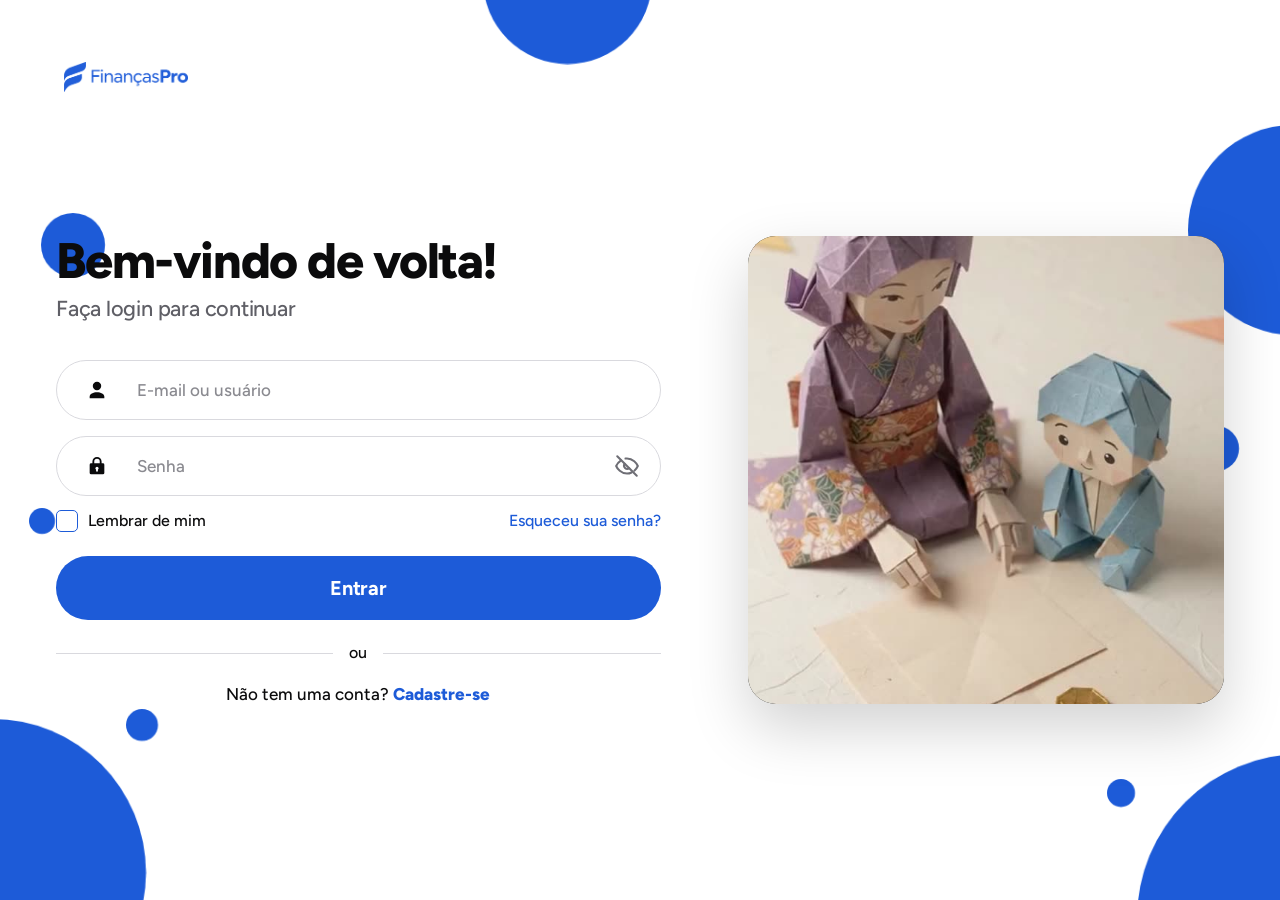
==== commit bea3dc29: "Alteração de arquivos do site Alteração de design do site." ====
--- a/index.html
+++ b/index.html
@@ -461,7 +461,7 @@
 
   <!-- METAS -->
   <div class="page" id="page-metas">
-    <div class="section"><div class="wrap narrow">
+    <div class="section"><div class="wrap">
       <div class="meta-bar"><button class="meta-add" onclick="abrirMetaForm()" aria-label="Adicionar nova meta" title="Nova meta"><svg viewBox="0 0 24 24" fill="none" stroke="currentColor" stroke-width="2.2" stroke-linecap="round"><path d="M12 5v14M5 12h14"/></svg></button></div>
       <div class="meta-overlay" id="meta-overlay" onclick="if(event.target===this)fecharMetaForm()">
       <div class="card meta-modal" role="dialog" aria-modal="true" aria-label="Nova meta">
@@ -587,10 +587,6 @@
           <div class="card">
             <div class="card-header">
               <div class="card-title" id="cal-titulo">Calendário</div>
-              <div style="display:flex;gap:6px">
-                <button class="btn-ghost" onclick="calMudaMes(-1)" aria-label="Mês anterior">&#8592;</button>
-                <button class="btn-ghost" onclick="calMudaMes(1)" aria-label="Próximo mês">&#8594;</button>
-              </div>
             </div>
             <div style="display:grid;grid-template-columns:repeat(7,1fr);gap:4px;margin-bottom:6px">
               <div class="cal-dow">Dom</div><div class="cal-dow">Seg</div><div class="cal-dow">Ter</div>
--- a/css/app.css
+++ b/css/app.css
@@ -1,22 +1,22 @@
   /* ===== DESIGN TOKENS (padrão claro, estilo Apple) ===== */
   :root {
-    --bg: #ffffff; --bg2: #ffffff; --bg3: #fff6ef;
-    --border: rgba(120,60,0,0.12); --border2: rgba(120,60,0,0.22);
+    --bg: #f5f8fe; --bg2: #ffffff; --bg3: #eef3fc;
+    --border: rgba(29,70,140,0.16); --border2: rgba(29,70,140,0.28);
     --text: #1d1d1f; --muted: #6e6e73;
     --green: #248a3d;  --green-bg: rgba(36,138,61,0.10);
     --red: #d70015;    --red-bg: rgba(215,0,21,0.08);
-    --blue: #d95500;   --blue-bg: rgba(242,97,0,0.10);
-    --amber: #8a6a00;  --amber-bg: rgba(202,160,0,0.14);
+    --blue: #1d5bd8;   --blue-bg: rgba(29,91,216,0.10);
+    --amber: #b25000;  --amber-bg: rgba(178,80,0,0.10);
     --purple: #8944ab; --purple-bg: rgba(137,68,171,0.10);
-    --accent: #f26100; --accent-hover: #d95500;
+    --accent: #1d5bd8; --accent-hover: #1748b0;
     --radius: 24px; --radius-sm: 12px;
     --ease: cubic-bezier(0.28, 0.11, 0.32, 1);
     --font: -apple-system, BlinkMacSystemFont, "SF Pro Display", "SF Pro Text", "Inter", "Helvetica Neue", Arial, sans-serif;
     --nav-h: 48px; --tab-h: 56px;
     --safe-b: env(safe-area-inset-bottom, 0px);
     --wrap: 1080px;
-    --nav-bg: rgba(255,255,255,0.85); --hero-bg: #ffffff; --inset: #fff4ec;
-    --input-bg: #fff; --input-border: #e6d5c8; --nav-text: rgba(29,29,31,0.72);
+    --nav-bg: rgba(245,248,254,0.85); --hero-bg: #f5f8fe; --inset: #eef3fc;
+    --input-bg: #fff; --input-border: #c4d2ea; --nav-text: rgba(29,29,31,0.72);
     --fill: rgba(0,0,0,0.06); --fill-hover: rgba(0,0,0,0.12); --track: rgba(0,0,0,0.07);
     --tab-off: #8e8e93; --seg-active: #fff; --overlay: rgba(0,0,0,0.4);
     color-scheme: light;
@@ -29,10 +29,10 @@
       --text: #f5f5f7; --muted: #a1a1a6;
       --green: #30d158;  --green-bg: rgba(48,209,88,0.16);
       --red: #ff453a;    --red-bg: rgba(255,69,58,0.16);
-      --blue: #ff8a3d;   --blue-bg: rgba(255,138,61,0.18);
+      --blue: #2997ff;   --blue-bg: rgba(41,151,255,0.18);
       --amber: #ff9f0a;  --amber-bg: rgba(255,159,10,0.16);
       --purple: #bf5af2; --purple-bg: rgba(191,90,242,0.16);
-      --accent: #ff7a1a; --accent-hover: #ff9640;
+      --accent: #2997ff; --accent-hover: #4aa8ff;
       --nav-bg: rgba(22,22,23,0.78); --hero-bg: #000; --inset: #2c2c2e;
       --input-bg: #2c2c2e; --input-border: #48484a; --nav-text: rgba(245,245,247,0.72);
       --fill: rgba(255,255,255,0.10); --fill-hover: rgba(255,255,255,0.20); --track: rgba(255,255,255,0.14);
@@ -46,10 +46,10 @@
     --text: #f5f5f7; --muted: #a1a1a6;
     --green: #30d158;  --green-bg: rgba(48,209,88,0.16);
     --red: #ff453a;    --red-bg: rgba(255,69,58,0.16);
-    --blue: #ff8a3d;   --blue-bg: rgba(255,138,61,0.18);
+    --blue: #2997ff;   --blue-bg: rgba(41,151,255,0.18);
     --amber: #ff9f0a;  --amber-bg: rgba(255,159,10,0.16);
     --purple: #bf5af2; --purple-bg: rgba(191,90,242,0.16);
-    --accent: #ff7a1a; --accent-hover: #ff9640;
+    --accent: #2997ff; --accent-hover: #4aa8ff;
     --nav-bg: rgba(22,22,23,0.78); --hero-bg: #000; --inset: #2c2c2e;
     --input-bg: #2c2c2e; --input-border: #48484a; --nav-text: rgba(245,245,247,0.72);
     --fill: rgba(255,255,255,0.10); --fill-hover: rgba(255,255,255,0.20); --track: rgba(255,255,255,0.14);
@@ -134,7 +134,7 @@
   input, select { background: var(--input-bg); border: 1px solid var(--input-border); border-radius: var(--radius-sm); color: var(--text); font-family: var(--font); font-size: 16px; padding: 12px 14px; outline: none; transition: border-color .25s var(--ease), box-shadow .25s var(--ease); appearance: none; -webkit-appearance: none; width: 100%; min-height: 48px; }
   input[type="date"] { min-width: 0; }
   select { background-image: url("data:image/svg+xml,%3Csvg xmlns='http://www.w3.org/2000/svg' width='12' height='8' viewBox='0 0 12 8'%3E%3Cpath d='M1 1.5l5 5 5-5' fill='none' stroke='%236e6e73' stroke-width='1.6' stroke-linecap='round' stroke-linejoin='round'/%3E%3C/svg%3E"); background-repeat: no-repeat; background-position: right 14px center; padding-right: 36px; }
-  input:focus, select:focus { border-color: var(--accent); box-shadow: 0 0 0 4px rgba(242,97,0,0.20); }
+  input:focus, select:focus { border-color: var(--accent); box-shadow: 0 0 0 4px rgba(29,91,216,0.20); }
 
   .btn { background: var(--accent); color: #fff; border: none; border-radius: 980px; padding: 12px 26px; font-size: 16px; font-weight: 500; letter-spacing: -0.01em; cursor: pointer; transition: background .25s var(--ease), transform .25s var(--ease); white-space: nowrap; min-height: 48px; }
   .btn:hover { background: var(--accent-hover); }
@@ -311,7 +311,7 @@
   }
 
   /* ===== REFERÊNCIA V18: sidebar em pílula, cards brancos, destaque lilás ===== */
-  :root { --bg:#ffffff; --hero-bg:transparent; --inset:#fff4ec; --accent:#f26100; --accent-hover:#d95500; --radius:28px; --radius-sm:14px; --wrap:1180px; --lilac:#ffd9bd; --lilac-deep:#ff9a5c; --blue-bg:rgba(242,97,0,.10); }
+  :root { --bg:#f5f8fe; --hero-bg:transparent; --inset:#eef3fc; --accent:#1d5bd8; --accent-hover:#1748b0; --radius:28px; --radius-sm:14px; --wrap:1180px; --lilac:#cfe0ff; --lilac-deep:#6e9bff; --blue-bg:rgba(29,91,216,.10); }
   .card, .metric-card, .drill-panel { box-shadow: 0 1px 0 rgba(255,255,255,.7) inset; }
   .card-title { font-size: 19px; }
   .btn-ghost { color: var(--text); background: var(--bg2); }
@@ -319,7 +319,7 @@
   .month-btn { box-shadow: none; }
   .chart-bar { border-radius: 999px; max-width: 34px; }
   .progress-bar, .progress-fill { border-radius: 999px; }
-  .cal-day.selected { background: color-mix(in srgb, #ff9a5c 30%, transparent); border-color: transparent; }
+  .cal-day.selected { background: color-mix(in srgb, #6e9bff 30%, transparent); border-color: transparent; }
   .nav-item svg { width: 20px; height: 20px; }
   .nav-item .tip { display: none; }
   .page.active .metric-card, .page.active .card { animation: cardIn .6s var(--ease) both; }
@@ -407,7 +407,7 @@
   .meta-grid { display: grid; grid-template-columns: repeat(auto-fill, minmax(280px, 1fr)); gap: 16px; }
   .meta-grid > .card:only-child { grid-column: 1 / -1; }
   .meta-card { padding: 0; overflow: hidden; margin: 0; }
-  .meta-cover { position: relative; height: 150px; background: linear-gradient(135deg, #ffd9bd, #ffe9d6) center/cover; }
+  .meta-cover { position: relative; height: 150px; background: linear-gradient(135deg, #cfe0ff, #eaf1ff) center/cover; }
   .meta-cover .badge { position: absolute; top: 12px; left: 12px; background: var(--bg2); }
   .meta-body { padding: 18px 20px 20px; display: flex; flex-direction: column; gap: 10px; }
   .meta-top { display: flex; justify-content: space-between; align-items: flex-start; gap: 8px; }
@@ -416,12 +416,12 @@
   .meta-nums b { display: block; font-size: 14px; color: var(--text); font-weight: 600; }
   .meta-dep { display: flex; gap: 8px; }
   .meta-dep input { flex: 1; min-width: 0; }
-  input[type=file]::file-selector-button { border: 0; background: #111113; color: #fff; padding: 6px 14px; margin-right: 10px; border-radius: 999px; font: inherit; font-size: 13px; cursor: pointer; }
+  input[type=file]::file-selector-button { border: 0; background: var(--accent); color: #fff; padding: 6px 14px; margin-right: 10px; border-radius: 999px; font: inherit; font-size: 13px; cursor: pointer; }
   input[type=file] { padding: 9px 12px; font-size: 13px; color: var(--muted); }
 
   .meta-bar { display: flex; justify-content: flex-end; margin-bottom: 16px; }
-  .meta-add { width: 46px; height: 46px; border-radius: 50%; border: 0; background: #111113; color: #fff; display: grid; place-items: center; cursor: pointer; transition: transform .25s var(--ease), background .25s var(--ease); }
-  .meta-add:hover { transform: scale(1.08) rotate(90deg); background: #2c2c30; }
+  .meta-add { width: 46px; height: 46px; border-radius: 50%; border: 0; background: var(--accent); color: #fff; display: grid; place-items: center; cursor: pointer; transition: transform .25s var(--ease), background .25s var(--ease); }
+  .meta-add:hover { transform: scale(1.08) rotate(90deg); background: var(--accent-hover); }
   .meta-add svg { width: 22px; height: 22px; }
   .meta-overlay { display: none; position: fixed; inset: 0; z-index: 500; background: rgba(0,0,0,.42); overflow-y: auto; padding: 32px 16px calc(var(--tab-h, 64px) + 32px); }
   .meta-overlay.open { display: block; animation: fadeIn .25s var(--ease); }
@@ -508,3 +508,46 @@
 
 #app-root { flex: 1; display: flex; flex-direction: column; min-width: 0; }
 #app-root > .main { flex: 1; }
+
+
+/* ===== AZUL E BRANCO: contornos, logo, layout largo no PC ===== */
+.logo-mark { color: var(--accent); }
+.card, .metric-card, .drill-panel { border: 1px solid var(--border2); }
+.cal-day { border-color: var(--border); }
+.cal-day.selected { border-color: var(--accent); }
+.meta-card { border: 1px solid var(--border2); }
+.meta-empty { display: flex; flex-direction: column; align-items: center; justify-content: center; text-align: center; gap: 8px; min-height: 58vh; padding: 24px 16px; grid-column: 1 / -1; }
+.meta-empty img { width: min(340px, 72vw); height: auto; display: block; margin-bottom: 14px; }
+.meta-empty h2 { font-size: clamp(26px, 3vw, 36px); font-weight: 800; letter-spacing: -0.03em; color: var(--text); }
+.meta-empty p { font-size: 16px; color: var(--muted); max-width: 420px; }
+.meta-empty .btn { margin-top: 14px; display: inline-flex; align-items: center; gap: 10px; border-radius: 16px; padding: 14px 28px; }
+.meta-empty .btn svg { width: 20px; height: 20px; }
+.meta-bar { display: none; }
+.meta-bar.tem { display: flex; }
+
+@media (min-width: 769px) {
+  .logo-mark { width: auto; height: 52px; padding: 0 22px; display: flex; align-items: center; background: var(--bg2); -webkit-mask: none; mask: none; border: 1px solid var(--border2); }
+  .topnav, .gnav-right .pill, .profile-btn { border: 1px solid var(--border2); }
+  .nav-item.active, .nav-item.active:hover { background: var(--accent); color: #fff; }
+}
+@media (min-width: 1100px) {
+  :root { --wrap: 1520px; }
+  .section { padding-left: 48px; padding-right: 48px; }
+  .hero { padding-left: 48px; padding-right: 48px; }
+  .gnav-in { padding-left: 48px; padding-right: 48px; }
+  .cal-layout { grid-template-columns: minmax(0, 1fr) 420px; gap: 24px; }
+  .content-grid { grid-template-columns: minmax(0, 1fr) 420px; gap: 24px; }
+  .cal-day { aspect-ratio: 1.35; min-height: 84px; padding: 10px; }
+  .metrics-grid, .metrics-grid-3 { gap: 20px; }
+  .card { padding: 32px; }
+  .wrap.narrow { max-width: var(--wrap); display: grid; grid-template-columns: minmax(380px, 460px) minmax(0, 1fr); gap: 24px; align-items: start; }
+  .wrap.narrow > .card { margin-bottom: 0; }
+  .wrap.narrow > .card:first-child { position: sticky; top: 100px; }
+  .meta-grid { grid-template-columns: repeat(auto-fill, minmax(340px, 1fr)); gap: 20px; }
+  .meta-cover { height: 180px; }
+}
+@media (min-width: 769px) and (max-width: 1099px) {
+  .wrap.narrow { max-width: 920px; }
+}
+.card.meta-card { padding: 0; }
+.meta-grid > .card.meta-card:only-child { grid-column: auto; }
--- a/css/auth.css
+++ b/css/auth.css
@@ -5,8 +5,8 @@
 :root {
   --a-bg: #ffffff;
   --a-ink: #0b0b0c;
-  --a-accent: #f26100;
-  --a-accent-hover: #d95500;
+  --a-accent: #1d5bd8;
+  --a-accent-hover: #1748b0;
   --a-ink-inv: #ffffff;
   --a-muted: #5f5f66;
   --a-line: #d9d9de;
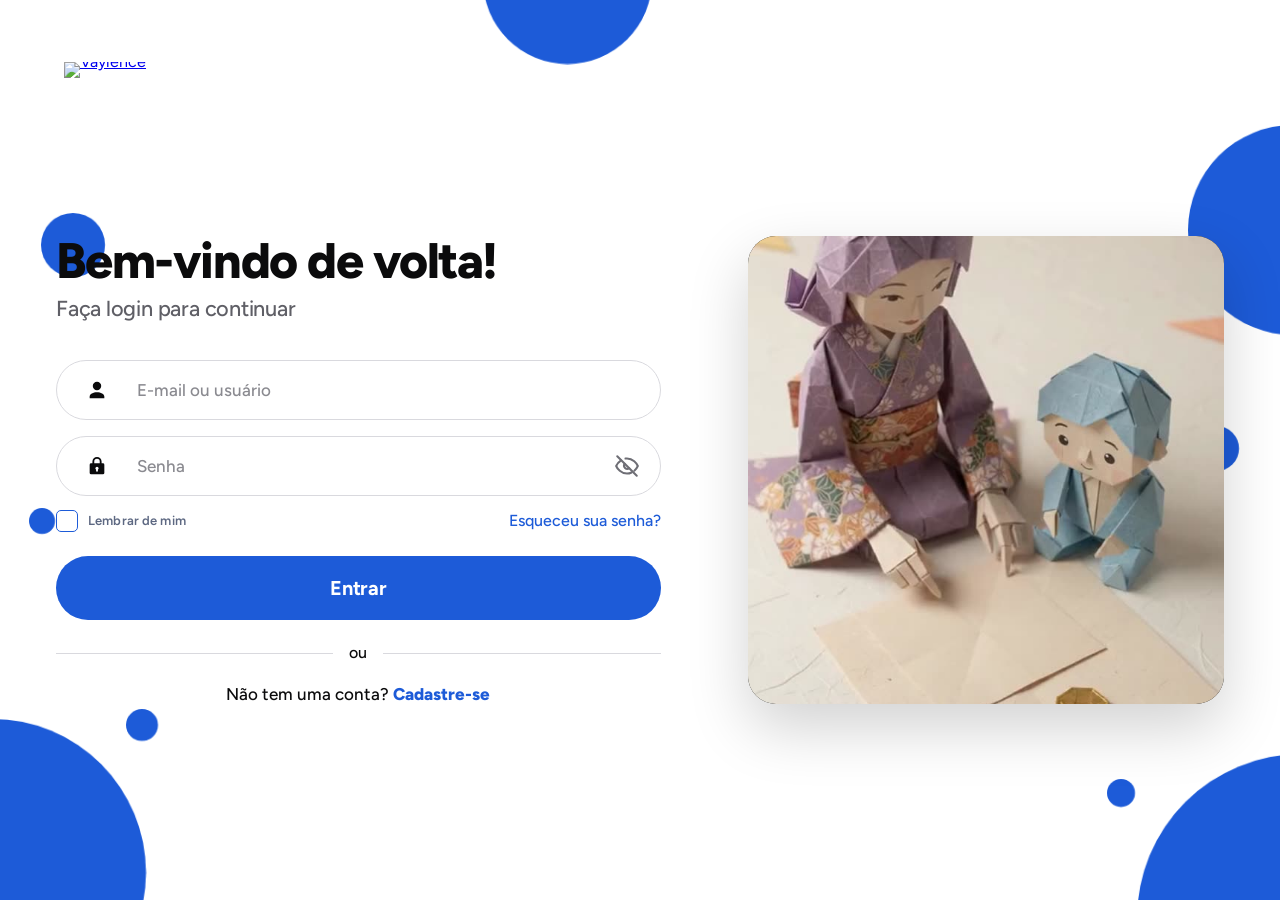
==== commit d5ec2202: "Atualização Atualização de Logo e adição de novas funcionalidades." ====
--- a/index.html
+++ b/index.html
@@ -7,18 +7,21 @@
 <meta name="color-scheme" content="light dark">
 <meta name="apple-mobile-web-app-capable" content="yes">
 <meta name="description" content="FinançasPro — controle de receitas, dívidas parceladas, gastos e calendário financeiro.">
-<link rel="icon" type="image/png" href="assets/favicon.png">
+<link rel="icon" type="image/png" sizes="32x32" href="assets/vx-favicon-32.png">
+<link rel="icon" type="image/png" sizes="48x48" href="assets/vx-favicon-48.png">
+<link rel="shortcut icon" href="assets/vx-favicon.ico">
+<link rel="apple-touch-icon" sizes="180x180" href="assets/vx-apple-touch.png">
 <title>FinançasPro</title>
 <script>try{document.documentElement.setAttribute("data-theme",localStorage.getItem("fp_tema")||"auto")}catch(e){}</script>
 <link rel="preconnect" href="https://fonts.googleapis.com">
 <link rel="preconnect" href="https://fonts.gstatic.com" crossorigin>
 <link href="https://fonts.googleapis.com/css2?family=Figtree:wght@500;600;700;800&family=Inter:wght@400;500;600;700&display=swap" rel="stylesheet">
-<link rel="stylesheet" href="css/app.css">
-<link rel="stylesheet" href="css/config.css">
-<link rel="stylesheet" href="css/auth.css">
+<link rel="stylesheet" href="css/app.css?v=6">
+<link rel="stylesheet" href="css/config.css?v=5">
+<link rel="stylesheet" href="css/auth.css?v=5">
 <script src="js/vendor/supabase.js"></script>
-<script src="js/supabase-config.js"></script>
-<script src="js/api.js"></script>
+<script src="js/supabase-config.js?v=5"></script>
+<script src="js/api.js?v=5"></script>
 <script>(function(){var app=Auth.isLoggedIn();document.documentElement.setAttribute("data-view",app?"app":"auth");if(!app){var m=document.querySelector('meta[name="theme-color"]');if(m)m.setAttribute("content","#ffffff");}})();</script>
 </head>
 <body>
@@ -29,7 +32,7 @@
     <div class="au-bubbles" aria-hidden="true">
       <span class="b1"></span><span class="b2"></span><span class="b3"></span><span class="b4"></span><span class="b5"></span><span class="b6"></span><span class="b7"></span><span class="b8"></span><span class="b9"></span>
     </div>
-    <a class="au-logo" href="#login" aria-label="FinançasPro"><img src="assets/logo-full.png" alt="FinançasPro" width="124" height="30"></a>
+    <a class="au-logo" href="#login" aria-label="Vaylence"><img src="assets/vaylence-logo-light.png" alt="Vaylence" width="156" height="30"></a>
 
     <div class="au-col">
       <!-- LOGIN -->
@@ -144,7 +147,7 @@
 <div id="app-root">
 <header class="gnav">
   <div class="gnav-in">
-    <div class="logo-mark" role="button" tabindex="0" aria-label="FinançasPro — ir para o calendário" onclick="showPage('calendario')">Finan<span>ças</span>Pro</div>
+    <div class="logo-mark" role="button" tabindex="0" aria-label="Vaylence — ir para o calendário" onclick="showPage('calendario')"></div>
     <nav class="topnav" aria-label="Navegação principal">
       <div class="nav-item active" data-page="calendario" tabindex="0" role="button" onclick="showPage('calendario')" aria-label="Calendário"><svg viewBox="0 0 24 24" fill="none" stroke="currentColor" stroke-width="1.8" stroke-linecap="round" stroke-linejoin="round"><rect x="3" y="4" width="18" height="18" rx="2.5"/><line x1="16" y1="2" x2="16" y2="6"/><line x1="8" y1="2" x2="8" y2="6"/><line x1="3" y1="10" x2="21" y2="10"/></svg><span class="tip">Calendário</span></div>
       <div class="nav-item" data-page="receitas" tabindex="0" role="button" onclick="showPage('receitas')" aria-label="Receitas"><svg viewBox="0 0 24 24" fill="none" stroke="currentColor" stroke-width="1.8" stroke-linecap="round" stroke-linejoin="round"><polyline points="23 6 13.5 15.5 8.5 10.5 1 18"/><polyline points="17 6 23 6 23 12"/></svg><span class="tip">Receitas</span></div>
@@ -512,6 +515,7 @@
       </div>
       <div class="card">
         <div class="card-header"><div class="card-title">Parcelas registradas</div><div id="div-total-badge" style="font-size:15px;font-weight:600;color:var(--red)"></div></div>
+        <div class="mes-tabs" id="div-month-tabs" role="tablist" aria-label="Meses"></div>
         <div class="table-wrap" id="dividas-table"><div class="empty">Nenhuma dívida registrada.</div></div>
       </div>
     </div></div>
@@ -615,7 +619,7 @@
   </div>
 </main>
 
-<footer class="footer"><span class="footer-logo" role="img" aria-label="FinançasPro"></span></footer>
+<footer class="footer"><span class="footer-logo" role="img" aria-label="Vaylence"></span></footer>
 
 <div class="notification" id="notif" role="status" aria-live="polite">
   <div class="notif-dot"></div>
@@ -623,6 +627,6 @@
 </div>
 </div>
 
-<script src="js/auth.js"></script>
+<script src="js/auth.js?v=5"></script>
 </body>
 </html>
--- a/css/app.css
+++ b/css/app.css
@@ -1,6 +1,7 @@
   /* ===== DESIGN TOKENS (padrão claro, estilo Apple) ===== */
   :root {
     --bg: #f5f8fe; --bg2: #ffffff; --bg3: #eef3fc;
+    --card-line: rgba(29,70,140,0.28); --cell-line: rgba(29,70,140,0.16);
     --border: rgba(29,70,140,0.16); --border2: rgba(29,70,140,0.28);
     --text: #1d1d1f; --muted: #6e6e73;
     --green: #248a3d;  --green-bg: rgba(36,138,61,0.10);
@@ -25,6 +26,7 @@
   @media (prefers-color-scheme: dark) {
     :root:not([data-theme="light"]) {
       --bg: #000; --bg2: #1c1c1e; --bg3: #000;
+      --card-line: transparent; --cell-line: transparent;
       --border: rgba(255,255,255,0.10); --border2: rgba(255,255,255,0.20);
       --text: #f5f5f7; --muted: #a1a1a6;
       --green: #30d158;  --green-bg: rgba(48,209,88,0.16);
@@ -42,6 +44,7 @@
   }
   :root[data-theme="dark"] {
     --bg: #000; --bg2: #1c1c1e; --bg3: #000;
+      --card-line: transparent; --cell-line: transparent;
     --border: rgba(255,255,255,0.10); --border2: rgba(255,255,255,0.20);
     --text: #f5f5f7; --muted: #a1a1a6;
     --green: #30d158;  --green-bg: rgba(48,209,88,0.16);
@@ -512,12 +515,12 @@
 
 /* ===== AZUL E BRANCO: contornos, logo, layout largo no PC ===== */
 .logo-mark { color: var(--accent); }
-.card, .metric-card, .drill-panel { border: 1px solid var(--border2); }
-.cal-day { border-color: var(--border); }
+.card, .metric-card, .drill-panel { border: 1px solid var(--card-line); }
+.cal-day { border-color: var(--cell-line); }
 .cal-day.selected { border-color: var(--accent); }
-.meta-card { border: 1px solid var(--border2); }
+.meta-card { border: 1px solid var(--card-line); }
 .meta-empty { display: flex; flex-direction: column; align-items: center; justify-content: center; text-align: center; gap: 8px; min-height: 58vh; padding: 24px 16px; grid-column: 1 / -1; }
-.meta-empty img { width: min(340px, 72vw); height: auto; display: block; margin-bottom: 14px; }
+.meta-empty img { width: min(320px, 70vw); height: auto; display: block; margin-bottom: 18px; filter: drop-shadow(0 20px 18px rgba(29,91,216,.20)); }
 .meta-empty h2 { font-size: clamp(26px, 3vw, 36px); font-weight: 800; letter-spacing: -0.03em; color: var(--text); }
 .meta-empty p { font-size: 16px; color: var(--muted); max-width: 420px; }
 .meta-empty .btn { margin-top: 14px; display: inline-flex; align-items: center; gap: 10px; border-radius: 16px; padding: 14px 28px; }
@@ -526,8 +529,8 @@
 .meta-bar.tem { display: flex; }
 
 @media (min-width: 769px) {
-  .logo-mark { width: auto; height: 52px; padding: 0 22px; display: flex; align-items: center; background: var(--bg2); -webkit-mask: none; mask: none; border: 1px solid var(--border2); }
-  .topnav, .gnav-right .pill, .profile-btn { border: 1px solid var(--border2); }
+  .logo-mark { width: auto; height: 52px; padding: 0 22px; display: flex; align-items: center; background: var(--bg2); -webkit-mask: none; mask: none; border: 1px solid var(--card-line); }
+  .topnav, .gnav-right .pill, .profile-btn { border: 1px solid var(--card-line); }
   .nav-item.active, .nav-item.active:hover { background: var(--accent); color: #fff; }
 }
 @media (min-width: 1100px) {
@@ -551,3 +554,324 @@
 }
 .card.meta-card { padding: 0; }
 .meta-grid > .card.meta-card:only-child { grid-column: auto; }
+
+/* tema escuro: sem brilho esbranquiçado nas bordas dos cards */
+:root[data-theme="dark"] .card, :root[data-theme="dark"] .metric-card, :root[data-theme="dark"] .drill-panel { box-shadow: none; }
+@media (prefers-color-scheme: dark) {
+  :root:not([data-theme="light"]) .card, :root:not([data-theme="light"]) .metric-card, :root:not([data-theme="light"]) .drill-panel { box-shadow: none; }
+}
+/* calendário: células nunca estouram o card */
+@media (min-width: 1100px) {
+  .cal-day { aspect-ratio: auto; height: 92px; min-height: 0; min-width: 0; }
+}
+
+/* =====================================================================
+   ACABAMENTO PREMIUM (v5) — contornos em degradê, camadas de sombra,
+   sem borda branca no escuro. Fica por último para vencer as regras acima.
+   ===================================================================== */
+:root {
+  --fx-fill: linear-gradient(#ffffff, #ffffff);
+  --fx-edge: linear-gradient(150deg, rgba(29,91,216,.55) 0%, rgba(96,150,255,.20) 38%, rgba(29,91,216,.10) 62%, rgba(96,150,255,.42) 100%);
+  --fx-shadow: 0 1px 1px rgba(14,38,92,.04), 0 6px 14px -6px rgba(29,91,216,.14), 0 22px 44px -22px rgba(14,38,92,.20);
+  --fx-shadow-hover: 0 2px 2px rgba(14,38,92,.05), 0 12px 24px -8px rgba(29,91,216,.22), 0 34px 60px -26px rgba(14,38,92,.28);
+  --fx-gloss: linear-gradient(180deg, rgba(255,255,255,.9), rgba(255,255,255,0) 42%);
+}
+@media (prefers-color-scheme: dark) {
+  :root:not([data-theme="light"]) {
+    --fx-fill: linear-gradient(180deg, #17181c 0%, #111215 100%);
+    --fx-edge: linear-gradient(150deg, rgba(76,140,255,.34) 0%, rgba(76,140,255,.07) 34%, rgba(76,140,255,.03) 66%, rgba(76,140,255,.24) 100%);
+    --fx-shadow: 0 1px 0 rgba(0,0,0,.6), 0 14px 30px -14px rgba(0,0,0,.85), 0 0 0 1px rgba(0,0,0,.35);
+    --fx-shadow-hover: 0 1px 0 rgba(0,0,0,.6), 0 20px 40px -14px rgba(0,0,0,.9), 0 0 40px -18px rgba(41,120,255,.45);
+    --fx-gloss: linear-gradient(180deg, rgba(76,140,255,.08), rgba(76,140,255,0) 38%);
+  }
+}
+:root[data-theme="dark"] {
+  --fx-fill: linear-gradient(180deg, #17181c 0%, #111215 100%);
+  --fx-edge: linear-gradient(150deg, rgba(76,140,255,.34) 0%, rgba(76,140,255,.07) 34%, rgba(76,140,255,.03) 66%, rgba(76,140,255,.24) 100%);
+  --fx-shadow: 0 1px 0 rgba(0,0,0,.6), 0 14px 30px -14px rgba(0,0,0,.85), 0 0 0 1px rgba(0,0,0,.35);
+  --fx-shadow-hover: 0 1px 0 rgba(0,0,0,.6), 0 20px 40px -14px rgba(0,0,0,.9), 0 0 40px -18px rgba(41,120,255,.45);
+  --fx-gloss: linear-gradient(180deg, rgba(76,140,255,.08), rgba(76,140,255,0) 38%);
+}
+
+/* cartões: preenchimento + contorno em degradê (1px) + brilho interno discreto */
+:root .card, :root .metric-card, :root .drill-panel, :root .meta-card, :root .cfg-card {
+  position: relative;
+  border: 1px solid transparent;
+  background: var(--fx-gloss) padding-box, var(--fx-fill) padding-box, var(--fx-edge) border-box;
+  box-shadow: var(--fx-shadow);
+  background-color: transparent;
+}
+:root .metric-card, :root .meta-card { transition: transform .45s var(--ease), box-shadow .45s var(--ease); }
+@media (hover: hover) {
+  :root .metric-card:hover, :root .meta-card:hover { transform: translateY(-3px); box-shadow: var(--fx-shadow-hover); }
+}
+
+/* pílulas do topo (PC) */
+@media (min-width: 769px) {
+  :root .logo-mark, :root .topnav, :root .gnav-right .pill, :root .profile-btn {
+    border: 1px solid transparent;
+    background: var(--fx-fill) padding-box, var(--fx-edge) border-box;
+    box-shadow: var(--fx-shadow);
+  }
+}
+
+/* calendário: linhas bem finas e discretas */
+:root .cal-day { border-color: var(--cell-line); }
+
+/* botão principal com profundidade */
+:root .btn {
+  background-image: linear-gradient(180deg, rgba(255,255,255,.22), rgba(255,255,255,0) 55%);
+  box-shadow: 0 1px 0 rgba(255,255,255,.28) inset, 0 8px 18px -8px rgba(29,91,216,.65);
+}
+:root .btn:hover { box-shadow: 0 1px 0 rgba(255,255,255,.28) inset, 0 12px 24px -8px rgba(29,91,216,.8); }
+
+/* estado vazio de metas */
+.meta-empty img { width: min(360px, 78vw); filter: drop-shadow(0 26px 30px rgba(29,91,216,.28)); }
+:root[data-theme="dark"] .meta-empty img { filter: drop-shadow(0 28px 34px rgba(30,100,255,.38)); }
+@media (prefers-color-scheme: dark) {
+  :root:not([data-theme="light"]) .meta-empty img { filter: drop-shadow(0 28px 34px rgba(30,100,255,.38)); }
+}
+@media (prefers-reduced-motion: reduce) {
+  :root .metric-card, :root .meta-card { transition: none; }
+  :root .metric-card:hover, :root .meta-card:hover { transform: none; }
+}
+
+
+/* ===== LOGO VAYLENCE (imagem real; versão clara/escura conforme o tema) ===== */
+:root { --vx-logo: url(../assets/vaylence-logo-light.png); }
+@media (prefers-color-scheme: dark) {
+  :root:not([data-theme="light"]) { --vx-logo: url(../assets/vaylence-logo-dark.png); }
+}
+:root[data-theme="dark"] { --vx-logo: url(../assets/vaylence-logo-dark.png); }
+
+:root .logo-mark, :root .footer-logo {
+  -webkit-mask: none; mask: none;
+}
+:root .logo-mark::before {
+  -webkit-mask: none; mask: none;
+  background: var(--vx-logo) center / contain no-repeat;
+  width: calc(22px * 1130 / 218); height: 22px;
+}
+:root .footer-logo {
+  background: var(--vx-logo) center / contain no-repeat;
+  width: calc(18px * 1130 / 218); height: 18px; opacity: .75;
+}
+@media (max-width: 768px) {
+  :root .logo-mark {
+    background: var(--vx-logo) left center / contain no-repeat;
+    width: calc(22px * 1130 / 218); height: 22px;
+  }
+}
+
+
+/* ===== DÍVIDAS: abas por mês ===== */
+.mes-tabs { display: flex; gap: 8px; overflow-x: auto; -webkit-overflow-scrolling: touch; padding: 2px 2px 12px; margin-bottom: 4px; scrollbar-width: thin; }
+.mes-tab { flex: 0 0 auto; display: flex; flex-direction: column; align-items: flex-start; gap: 2px; padding: 9px 16px; border-radius: 14px; border: 1px solid var(--card-line, var(--border)); background: var(--bg2); color: var(--text); cursor: pointer; font-family: inherit; text-align: left; transition: background .2s, color .2s, border-color .2s; }
+.mes-tab:hover { border-color: var(--accent); }
+.mes-tab-nome { font-size: 14px; font-weight: 600; white-space: nowrap; }
+.mes-tab-sub { font-size: 12px; color: var(--muted); white-space: nowrap; }
+.mes-tab.paid .mes-tab-sub { color: var(--green); }
+.mes-tab.active { background: var(--accent); border-color: var(--accent); color: #fff; }
+.mes-tab.active .mes-tab-sub { color: rgba(255,255,255,.85); }
+.mes-resumo { display: flex; justify-content: space-between; align-items: center; flex-wrap: wrap; gap: 8px 16px; padding: 12px 14px; background: var(--inset); border-radius: 12px; margin-bottom: 8px; }
+.mes-resumo-titulo { font-size: 16px; font-weight: 600; }
+.mes-resumo-sub { font-size: 13px; color: var(--muted); }
+.mes-resumo-valores { display: flex; gap: 16px; flex-wrap: wrap; font-size: 14px; color: var(--muted); }
+.mes-resumo-valores b { color: var(--text); font-weight: 600; }
+
+
+/* =====================================================================
+   REDESIGN VAYLENCE — só visual (nenhuma lógica alterada)
+   Claro: limpo, com brilho azul suave. Escuro: vidro sobre fundo profundo.
+   ===================================================================== */
+:root {
+  --vx-blue: #2f6bff; --vx-blue-2: #1c4fe0; --vx-blue-3: #5b8cff;
+  --vx-display: "Figtree", var(--font);
+  --accent: #2f6bff; --accent-hover: #1c4fe0; --blue: #2459e6;
+  --bg: #f2f5fb; --bg2: #ffffff; --inset: #eef2fa;
+  --text: #0c1224; --muted: #5d6882;
+  --border: rgba(16,36,94,.09); --border2: rgba(16,36,94,.16);
+  --card-line: rgba(16,36,94,.08); --cell-line: rgba(16,36,94,.07);
+  --input-border: #d3dcf0;
+  --green: #12975a; --green-bg: rgba(18,151,90,.11);
+  --red: #e0334c;   --red-bg: rgba(224,51,76,.09);
+  --amber: #cf6a0a; --amber-bg: rgba(207,106,10,.11);
+  --radius: 22px; --radius-sm: 14px;
+  --fx-fill: linear-gradient(180deg, #ffffff, #fbfcff);
+  --fx-edge: linear-gradient(160deg, rgba(47,107,255,.22), rgba(16,36,94,.07) 40%, rgba(16,36,94,.06) 70%, rgba(47,107,255,.16));
+  --fx-shadow: 0 1px 2px rgba(16,36,94,.04), 0 8px 24px -10px rgba(30,70,170,.16), 0 30px 60px -34px rgba(16,36,94,.22);
+  --fx-shadow-hover: 0 2px 4px rgba(16,36,94,.05), 0 16px 34px -12px rgba(47,107,255,.28), 0 40px 70px -34px rgba(16,36,94,.28);
+  --fx-gloss: linear-gradient(180deg, rgba(255,255,255,0), rgba(255,255,255,0));
+  --ambient:
+    radial-gradient(900px 520px at 8% -8%, rgba(47,107,255,.15), transparent 62%),
+    radial-gradient(760px 480px at 96% 4%, rgba(120,92,255,.10), transparent 60%),
+    radial-gradient(700px 500px at 50% 110%, rgba(47,107,255,.08), transparent 65%);
+  --btn-grad: linear-gradient(180deg, #4a82ff 0%, #2a62f5 55%, #1c4fe0 100%);
+  --btn-glow: 0 1px 0 rgba(255,255,255,.35) inset, 0 10px 22px -8px rgba(47,107,255,.65);
+}
+@media (prefers-color-scheme: dark) {
+  :root:not([data-theme="light"]) {
+    --accent: #4d86ff; --accent-hover: #6f9bff; --blue: #6b9bff;
+    --bg: #05070d; --bg2: #0d1220; --inset: rgba(255,255,255,.045);
+    --text: #eef2fb; --muted: #94a0ba;
+    --border: rgba(140,170,255,.10); --border2: rgba(140,170,255,.20);
+    --card-line: transparent; --cell-line: transparent;
+    --input-bg: rgba(255,255,255,.045); --input-border: rgba(140,170,255,.18);
+    --green: #34d399; --green-bg: rgba(52,211,153,.13);
+    --red: #ff6b7d;   --red-bg: rgba(255,107,125,.13);
+    --amber: #fbab3c; --amber-bg: rgba(251,171,60,.13);
+    --fx-fill: linear-gradient(180deg, #121a2d 0%, #0b1120 100%);
+    --fx-edge: linear-gradient(160deg, rgba(110,155,255,.38), rgba(110,155,255,.08) 38%, rgba(110,155,255,.05) 66%, rgba(110,155,255,.26));
+    --fx-shadow: 0 0 0 1px rgba(0,0,0,.5), 0 18px 40px -18px rgba(0,0,0,.9), 0 1px 0 rgba(255,255,255,.05) inset;
+    --fx-shadow-hover: 0 0 0 1px rgba(0,0,0,.5), 0 24px 50px -16px rgba(0,0,0,.95), 0 0 46px -14px rgba(47,107,255,.55), 0 1px 0 rgba(255,255,255,.08) inset;
+    --fx-gloss: linear-gradient(180deg, rgba(120,160,255,.07), rgba(120,160,255,0) 45%);
+    --ambient:
+      radial-gradient(900px 560px at 10% -10%, rgba(47,107,255,.26), transparent 62%),
+      radial-gradient(780px 520px at 100% 0%, rgba(124,92,255,.16), transparent 60%),
+      radial-gradient(800px 520px at 50% 115%, rgba(47,107,255,.12), transparent 65%);
+    --btn-grad: linear-gradient(180deg, #5f94ff 0%, #3a73ff 55%, #2457e8 100%);
+    --btn-glow: 0 1px 0 rgba(255,255,255,.3) inset, 0 10px 28px -8px rgba(47,107,255,.8);
+  }
+}
+:root[data-theme="dark"] {
+  --accent: #4d86ff; --accent-hover: #6f9bff; --blue: #6b9bff;
+  --bg: #05070d; --bg2: #0d1220; --inset: rgba(255,255,255,.045);
+  --text: #eef2fb; --muted: #94a0ba;
+  --border: rgba(140,170,255,.10); --border2: rgba(140,170,255,.20);
+  --card-line: transparent; --cell-line: transparent;
+  --input-bg: rgba(255,255,255,.045); --input-border: rgba(140,170,255,.18);
+  --green: #34d399; --green-bg: rgba(52,211,153,.13);
+  --red: #ff6b7d;   --red-bg: rgba(255,107,125,.13);
+  --amber: #fbab3c; --amber-bg: rgba(251,171,60,.13);
+  --fx-fill: linear-gradient(180deg, #121a2d 0%, #0b1120 100%);
+  --fx-edge: linear-gradient(160deg, rgba(110,155,255,.38), rgba(110,155,255,.08) 38%, rgba(110,155,255,.05) 66%, rgba(110,155,255,.26));
+  --fx-shadow: 0 0 0 1px rgba(0,0,0,.5), 0 18px 40px -18px rgba(0,0,0,.9), 0 1px 0 rgba(255,255,255,.05) inset;
+  --fx-shadow-hover: 0 0 0 1px rgba(0,0,0,.5), 0 24px 50px -16px rgba(0,0,0,.95), 0 0 46px -14px rgba(47,107,255,.55), 0 1px 0 rgba(255,255,255,.08) inset;
+  --fx-gloss: linear-gradient(180deg, rgba(120,160,255,.07), rgba(120,160,255,0) 45%);
+  --ambient:
+    radial-gradient(900px 560px at 10% -10%, rgba(47,107,255,.26), transparent 62%),
+    radial-gradient(780px 520px at 100% 0%, rgba(124,92,255,.16), transparent 60%),
+    radial-gradient(800px 520px at 50% 115%, rgba(47,107,255,.12), transparent 65%);
+  --btn-grad: linear-gradient(180deg, #5f94ff 0%, #3a73ff 55%, #2457e8 100%);
+  --btn-glow: 0 1px 0 rgba(255,255,255,.3) inset, 0 10px 28px -8px rgba(47,107,255,.8);
+}
+
+/* fundo com brilho ambiente fixo */
+:root[data-view="app"] body { background: var(--bg); }
+:root[data-view="app"] body::before {
+  content: ""; position: fixed; inset: 0; z-index: -1; pointer-events: none;
+  background: var(--ambient);
+}
+::selection { background: rgba(47,107,255,.28); }
+
+/* a faixa do título deixa o fundo ambiente aparecer */
+:root .hero { background: transparent; }
+@media (max-width: 768px) { :root .hero { background: transparent; } }
+
+/* títulos */
+:root .hero h1, :root .card-title, :root .metric-value, :root .cfg-hero h2 { font-family: var(--vx-display); }
+:root .hero h1 {
+  font-weight: 800; letter-spacing: -0.04em;
+  background: linear-gradient(100deg, var(--text) 30%, var(--accent) 130%);
+  -webkit-background-clip: text; background-clip: text; -webkit-text-fill-color: transparent; color: transparent;
+}
+:root .hero p.sub { color: var(--muted); }
+:root .card-title { font-weight: 700; letter-spacing: -0.03em; }
+
+/* cartões: cantos, brilho e barra de cor nos indicadores */
+:root .card, :root .metric-card, :root .drill-panel, :root .meta-card, :root .cfg-card { border-radius: var(--radius); }
+:root .metric-card { overflow: hidden; --mc: var(--accent); }
+:root .metric-card.green  { --mc: var(--green); }
+:root .metric-card.red    { --mc: var(--red); }
+:root .metric-card.amber  { --mc: var(--amber); }
+:root .metric-card.blue   { --mc: var(--accent); }
+:root .metric-card.purple { --mc: var(--purple); }
+:root .metric-card::before {
+  content: ""; position: absolute; right: -40px; top: -50px; width: 170px; height: 170px; border-radius: 50%;
+  background: radial-gradient(circle, color-mix(in srgb, var(--mc) 24%, transparent), transparent 68%);
+  pointer-events: none; transition: opacity .4s var(--ease); opacity: .85;
+}
+:root .metric-label { font-size: 13px; font-weight: 600; letter-spacing: .01em; text-transform: none; color: var(--muted); }
+:root .metric-value { font-weight: 800; letter-spacing: -0.04em; font-size: clamp(24px, 2.8vw, 33px); }
+:root .metric-card .link, :root .metric-card [class*="detal"] { color: var(--accent); font-weight: 600; }
+
+/* navegação */
+:root .nav-item { font-weight: 500; transition: color .25s var(--ease), background .25s var(--ease), box-shadow .25s var(--ease); }
+@media (min-width: 769px) {
+  :root .nav-item:hover:not(.active) { background: var(--fill); }
+  :root .nav-item.active, :root .nav-item.active:hover {
+    background: var(--btn-grad); color: #fff; box-shadow: var(--btn-glow);
+  }
+}
+:root .profile-btn .avatar, :root .avatar { background: linear-gradient(135deg, #5b8cff, #2f6bff); color: #fff; }
+:root .gnav { border-bottom-color: transparent; }
+
+/* botões */
+:root .btn { background: var(--btn-grad); box-shadow: var(--btn-glow); border-radius: 14px; font-weight: 600; letter-spacing: -0.01em; transition: transform .25s var(--ease), box-shadow .25s var(--ease), filter .25s; }
+:root .btn:hover { transform: translateY(-1px); filter: brightness(1.06); box-shadow: var(--btn-glow); }
+:root .btn:active { transform: translateY(0) scale(.99); }
+:root .btn-pagar { border: 1px solid color-mix(in srgb, var(--green) 28%, transparent); font-weight: 600; }
+:root .btn-pagar:hover { background: var(--green); color: #fff; }
+
+/* campos */
+:root input, :root select, :root textarea { border-radius: 14px; transition: border-color .2s, box-shadow .2s, background .2s; }
+:root input:hover, :root select:hover { border-color: var(--border2); }
+:root input:focus, :root select:focus, :root textarea:focus {
+  outline: none; border-color: var(--accent);
+  box-shadow: 0 0 0 4px color-mix(in srgb, var(--accent) 22%, transparent);
+}
+:root label { font-weight: 600; font-size: 13px; letter-spacing: .01em; color: var(--muted); }
+
+/* tabelas */
+:root th { text-transform: uppercase; letter-spacing: .07em; font-size: 11px; font-weight: 700; color: var(--muted); }
+@media (min-width: 769px) {
+  :root tbody tr { transition: background .2s; }
+  :root tbody tr:hover { background: color-mix(in srgb, var(--accent) 5%, transparent); }
+}
+:root .badge { font-weight: 600; border: 1px solid color-mix(in srgb, currentColor 18%, transparent); }
+:root .delete-btn:hover { background: var(--red-bg); color: var(--red); }
+
+/* barras de progresso */
+:root .progress-bar { height: 8px; }
+:root .progress-fill { box-shadow: 0 0 14px -2px currentColor; filter: saturate(1.15); }
+
+/* calendário */
+:root .cal-day { transition: transform .2s var(--ease), background .2s, border-color .2s, box-shadow .2s; }
+@media (hover: hover) { :root .cal-day:hover { transform: translateY(-2px); border-color: var(--accent); box-shadow: 0 8px 18px -10px color-mix(in srgb, var(--accent) 70%, transparent); } }
+:root .cal-day.selected { background: color-mix(in srgb, var(--accent) 12%, var(--inset)); box-shadow: 0 0 0 1px var(--accent) inset; }
+:root .cal-day.hoje .cal-day-num { background: var(--btn-grad); box-shadow: 0 4px 12px -2px rgba(47,107,255,.6); }
+
+/* abas de mês (dívidas) */
+:root .mes-tab { border-radius: 16px; background: var(--fx-fill); box-shadow: 0 1px 2px rgba(16,36,94,.05); }
+:root .mes-tab:hover { transform: translateY(-1px); }
+:root .mes-tab.active { background: var(--btn-grad); border-color: transparent; box-shadow: var(--btn-glow); }
+:root .mes-resumo { background: color-mix(in srgb, var(--accent) 7%, var(--inset)); border: 1px solid var(--border); border-radius: 16px; }
+
+/* barra inferior no celular: vidro flutuante */
+@media (max-width: 768px) {
+  :root .tabbar {
+    background: color-mix(in srgb, var(--bg2) 78%, transparent);
+    -webkit-backdrop-filter: saturate(180%) blur(22px); backdrop-filter: saturate(180%) blur(22px);
+    border-top: 1px solid var(--border);
+    box-shadow: 0 -12px 30px -18px rgba(0,0,0,.35);
+  }
+  :root .tab.active { color: var(--accent); }
+  :root .tab.active svg { filter: drop-shadow(0 4px 10px color-mix(in srgb, var(--accent) 70%, transparent)); }
+  :root .hero h1 { font-size: 34px; }
+}
+
+/* barras de rolagem discretas */
+* { scrollbar-width: thin; scrollbar-color: color-mix(in srgb, var(--muted) 40%, transparent) transparent; }
+
+@media (prefers-reduced-motion: reduce) {
+  :root .btn, :root .cal-day, :root .mes-tab { transition: none; }
+}
+
+/* topo (PC): sem faixa, o brilho de fundo continua por baixo das pílulas */
+@media (min-width: 769px) {
+  :root .gnav {
+    background: linear-gradient(180deg, color-mix(in srgb, var(--bg) 88%, transparent) 0%, color-mix(in srgb, var(--bg) 55%, transparent) 70%, transparent 100%);
+    -webkit-backdrop-filter: none; backdrop-filter: none; border-bottom: 0;
+  }
+}
+:root .mes-tabs { padding: 6px 6px 14px; margin: -4px -6px 0; }
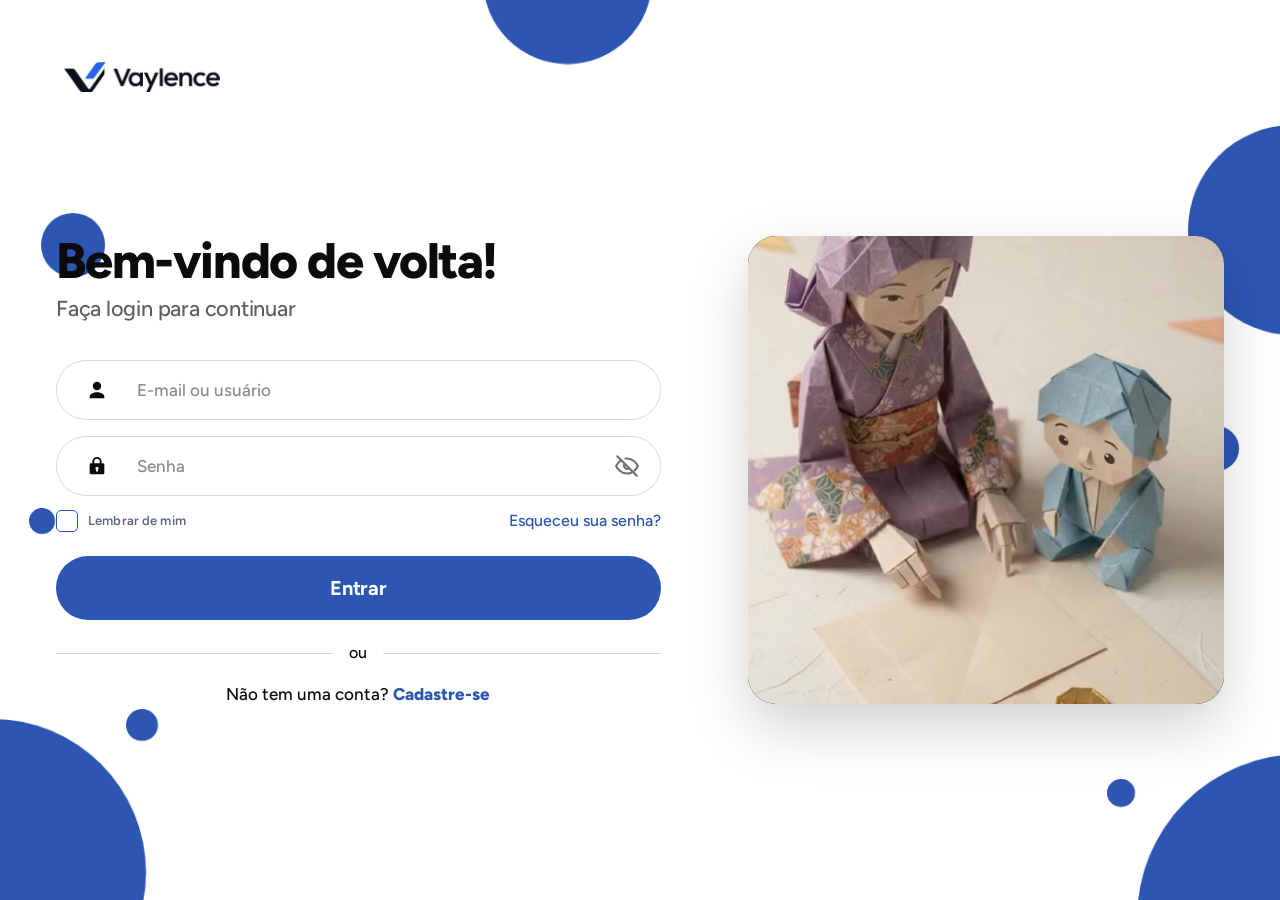
==== commit 5ac50b83: "Correção de bug Logo do site com problema." ====
--- a/index.html
+++ b/index.html
@@ -6,17 +6,18 @@
 <meta name="theme-color" content="#ffffff">
 <meta name="color-scheme" content="light dark">
 <meta name="apple-mobile-web-app-capable" content="yes">
-<meta name="description" content="FinançasPro — controle de receitas, dívidas parceladas, gastos e calendário financeiro.">
-<link rel="icon" type="image/png" sizes="32x32" href="assets/vx-favicon-32.png">
-<link rel="icon" type="image/png" sizes="48x48" href="assets/vx-favicon-48.png">
-<link rel="shortcut icon" href="assets/vx-favicon.ico">
-<link rel="apple-touch-icon" sizes="180x180" href="assets/vx-apple-touch.png">
-<title>FinançasPro</title>
+<meta name="description" content="Vaylence — controle de receitas, dívidas parceladas, gastos e calendário financeiro.">
+<link rel="icon" type="image/png" sizes="32x32" href="[data-uri]">
+<link rel="icon" type="image/png" sizes="48x48" href="[data-uri]">
+<link rel="apple-touch-icon" sizes="180x180" href="[data-uri]">
+<title>Vaylence</title>
 <script>try{document.documentElement.setAttribute("data-theme",localStorage.getItem("fp_tema")||"auto")}catch(e){}</script>
 <link rel="preconnect" href="https://fonts.googleapis.com">
 <link rel="preconnect" href="https://fonts.gstatic.com" crossorigin>
 <link href="https://fonts.googleapis.com/css2?family=Figtree:wght@500;600;700;800&family=Inter:wght@400;500;600;700&display=swap" rel="stylesheet">
-<link rel="stylesheet" href="css/app.css?v=6">
+<link rel="stylesheet" href="css/app.css?v=7">
+<style id="vx-logo-vars">:root{--vx-logo:url([data-uri])}@media(prefers-color-scheme:dark){:root:not([data-theme="light"]){--vx-logo:url([data-uri])}}:root[data-theme="dark"]{--vx-logo:url([data-uri])}</style>
+
 <link rel="stylesheet" href="css/config.css?v=5">
 <link rel="stylesheet" href="css/auth.css?v=5">
 <script src="js/vendor/supabase.js"></script>
@@ -32,7 +33,7 @@
     <div class="au-bubbles" aria-hidden="true">
       <span class="b1"></span><span class="b2"></span><span class="b3"></span><span class="b4"></span><span class="b5"></span><span class="b6"></span><span class="b7"></span><span class="b8"></span><span class="b9"></span>
     </div>
-    <a class="au-logo" href="#login" aria-label="Vaylence"><img src="assets/vaylence-logo-light.png" alt="Vaylence" width="156" height="30"></a>
+    <a class="au-logo" href="#login" aria-label="Vaylence"><img src="[data-uri]" alt="Vaylence" width="156" height="30"></a>
 
     <div class="au-col">
       <!-- LOGIN -->
--- a/css/app.css
+++ b/css/app.css
@@ -875,3 +875,74 @@
   }
 }
 :root .mes-tabs { padding: 6px 6px 14px; margin: -4px -6px 0; }
+
+
+/* =====================================================================
+   AJUSTE: botões planos (sem efeito 3D) e azul menos neon
+   ===================================================================== */
+:root {
+  --accent: #2d56b3; --accent-hover: #234795; --blue: #2d56b3; --blue-bg: rgba(45,86,179,.10);
+  --lilac-deep: #5f7fbf;
+  --btn-grad: var(--accent);
+  --btn-glow: none;
+  --fx-edge: linear-gradient(160deg, rgba(45,86,179,.16), rgba(16,36,94,.07) 40%, rgba(16,36,94,.06) 70%, rgba(45,86,179,.12));
+  --fx-shadow: 0 1px 2px rgba(16,36,94,.05), 0 10px 26px -16px rgba(16,36,94,.18);
+  --fx-shadow-hover: 0 2px 4px rgba(16,36,94,.06), 0 14px 30px -16px rgba(16,36,94,.24);
+  --ambient:
+    radial-gradient(900px 520px at 8% -8%, rgba(45,86,179,.09), transparent 62%),
+    radial-gradient(760px 480px at 96% 4%, rgba(100,90,190,.05), transparent 60%);
+}
+@media (prefers-color-scheme: dark) {
+  :root:not([data-theme="light"]) {
+    --accent: #4f7fd9; --accent-hover: #6a93e2; --blue: #7ea3ea; --blue-bg: rgba(79,127,217,.16);
+    --btn-grad: var(--accent); --btn-glow: none;
+    --fx-edge: linear-gradient(160deg, rgba(120,150,215,.26), rgba(120,150,215,.07) 40%, rgba(120,150,215,.05) 66%, rgba(120,150,215,.18));
+    --fx-shadow: 0 0 0 1px rgba(0,0,0,.45), 0 16px 34px -18px rgba(0,0,0,.85);
+    --fx-shadow-hover: 0 0 0 1px rgba(0,0,0,.45), 0 20px 40px -18px rgba(0,0,0,.9);
+    --fx-gloss: linear-gradient(180deg, rgba(120,150,215,.04), rgba(120,150,215,0) 45%);
+    --ambient:
+      radial-gradient(900px 560px at 10% -10%, rgba(79,127,217,.13), transparent 62%),
+      radial-gradient(780px 520px at 100% 0%, rgba(110,95,200,.07), transparent 60%);
+  }
+}
+:root[data-theme="dark"] {
+  --accent: #4f7fd9; --accent-hover: #6a93e2; --blue: #7ea3ea; --blue-bg: rgba(79,127,217,.16);
+  --btn-grad: var(--accent); --btn-glow: none;
+  --fx-edge: linear-gradient(160deg, rgba(120,150,215,.26), rgba(120,150,215,.07) 40%, rgba(120,150,215,.05) 66%, rgba(120,150,215,.18));
+  --fx-shadow: 0 0 0 1px rgba(0,0,0,.45), 0 16px 34px -18px rgba(0,0,0,.85);
+  --fx-shadow-hover: 0 0 0 1px rgba(0,0,0,.45), 0 20px 40px -18px rgba(0,0,0,.9);
+  --fx-gloss: linear-gradient(180deg, rgba(120,150,215,.04), rgba(120,150,215,0) 45%);
+  --ambient:
+    radial-gradient(900px 560px at 10% -10%, rgba(79,127,217,.13), transparent 62%),
+    radial-gradient(780px 520px at 100% 0%, rgba(110,95,200,.07), transparent 60%);
+}
+
+/* botões: cor sólida, sem brilho, sem sombra de relevo, sem "subir" ao passar o mouse */
+:root .btn {
+  background: var(--accent); background-image: none; box-shadow: none; border-radius: 12px; filter: none;
+  transition: background .2s var(--ease);
+}
+:root .btn:hover { background: var(--accent-hover); transform: none; filter: none; box-shadow: none; }
+:root .btn:active { transform: none; background: var(--accent-hover); }
+:root .btn-pagar { border: 0; }
+:root .btn-pagar:hover { background: var(--green-bg); color: var(--green); filter: brightness(.95); }
+:root .au-btn, :root .cfg-btn { box-shadow: none; background-image: none; }
+:root .au-btn:hover, :root .au-btn:active { transform: none; }
+:root .au-btn:hover { filter: brightness(.92); }
+:root .cfg-btn:active { transform: none; }
+
+/* sem brilhos ao redor de elementos ativos */
+@media (min-width: 769px) {
+  :root .nav-item.active, :root .nav-item.active:hover { background: var(--accent); box-shadow: none; color: #fff; }
+}
+:root .mes-tab.active { background: var(--accent); box-shadow: none; }
+:root .mes-tab { box-shadow: none; }
+:root .cal-day.hoje .cal-day-num { background: var(--accent); box-shadow: none; }
+:root .cal-day:hover { box-shadow: none; transform: none; }
+:root .avatar, :root .profile-btn .avatar { background: color-mix(in srgb, var(--accent) 22%, var(--bg2)); color: var(--text); }
+:root .progress-fill { box-shadow: none; filter: none; }
+:root .tab.active svg { filter: none; }
+:root .metric-card::before { opacity: .45; }
+:root .metric-card:hover, :root .meta-card:hover { transform: none; }
+:root input:focus, :root select:focus, :root textarea:focus { box-shadow: 0 0 0 3px color-mix(in srgb, var(--accent) 24%, transparent); }
+:root .hero h1 { background: none; -webkit-text-fill-color: currentColor; color: var(--text); }
--- a/css/auth.css
+++ b/css/auth.css
@@ -5,7 +5,7 @@
 :root {
   --a-bg: #ffffff;
   --a-ink: #0b0b0c;
-  --a-accent: #1d5bd8;
+  --a-accent: #2d56b3;
   --a-accent-hover: #1748b0;
   --a-ink-inv: #ffffff;
   --a-muted: #5f5f66;
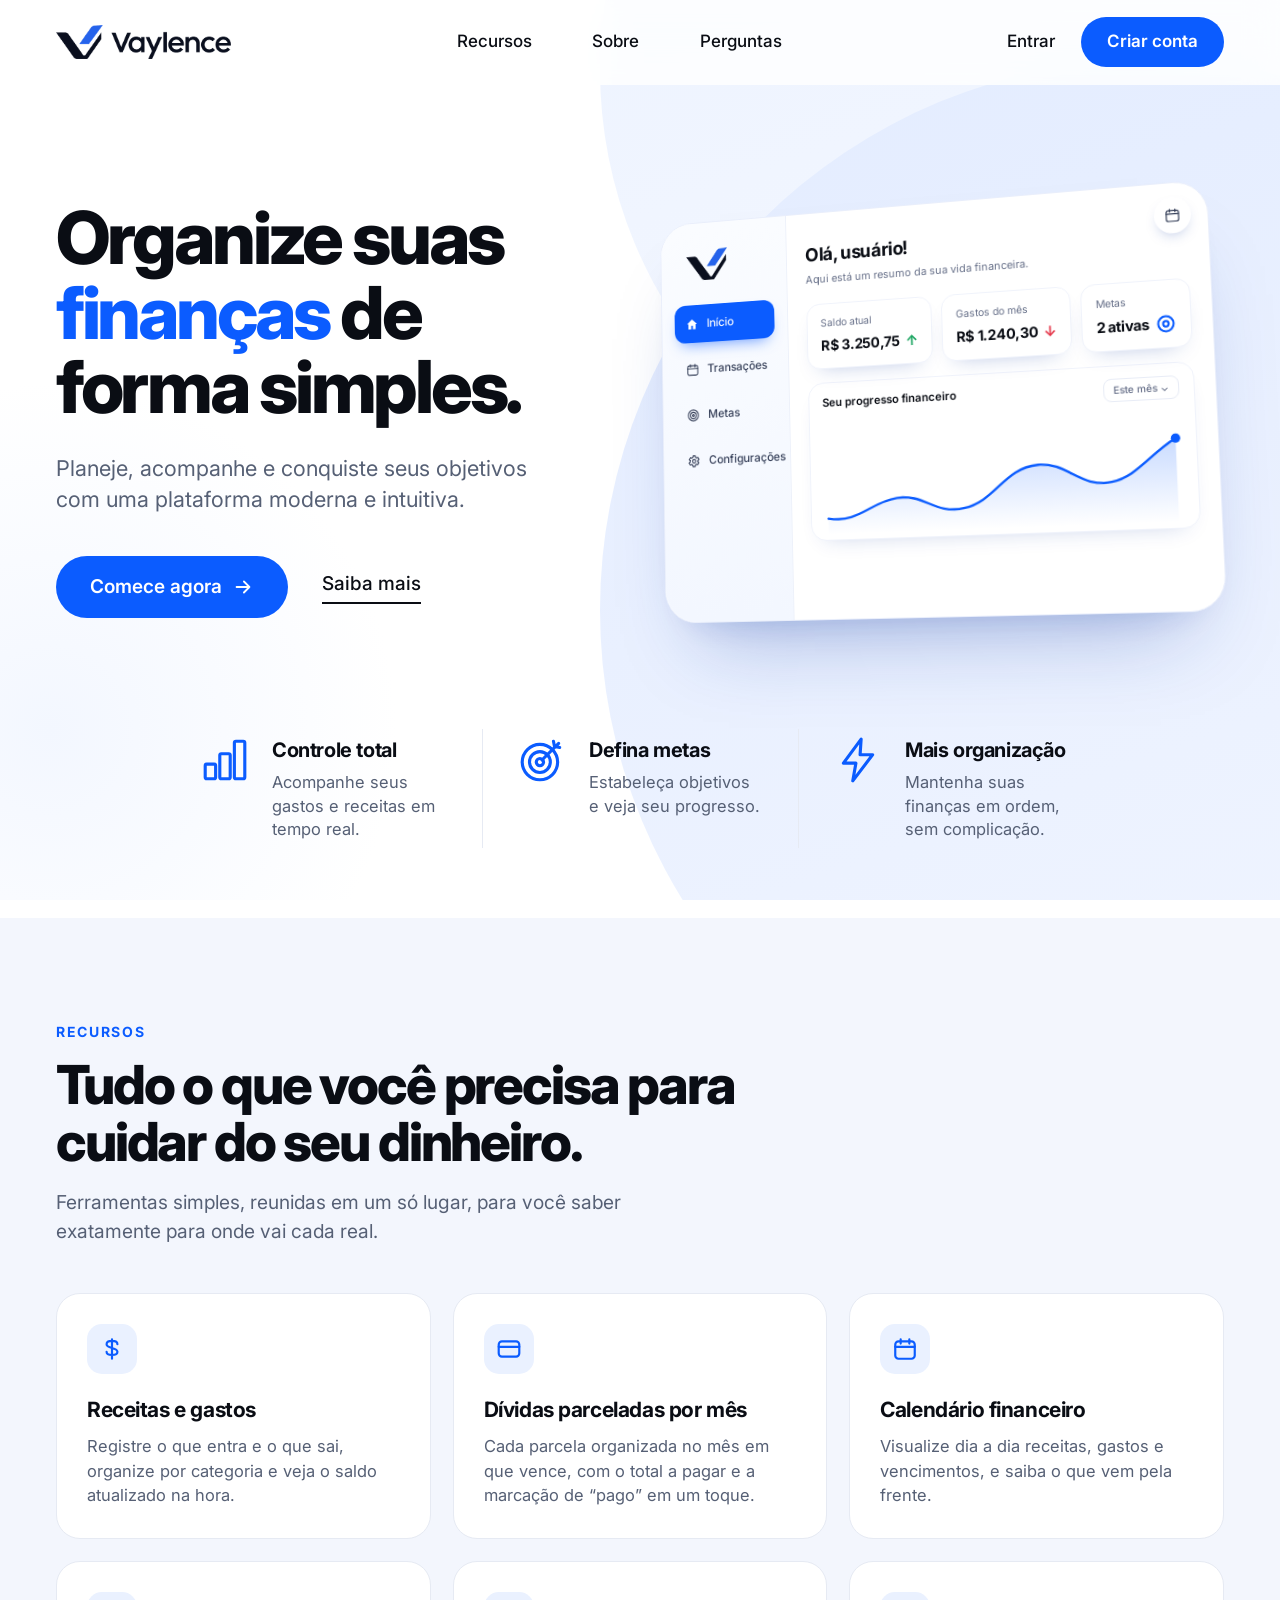
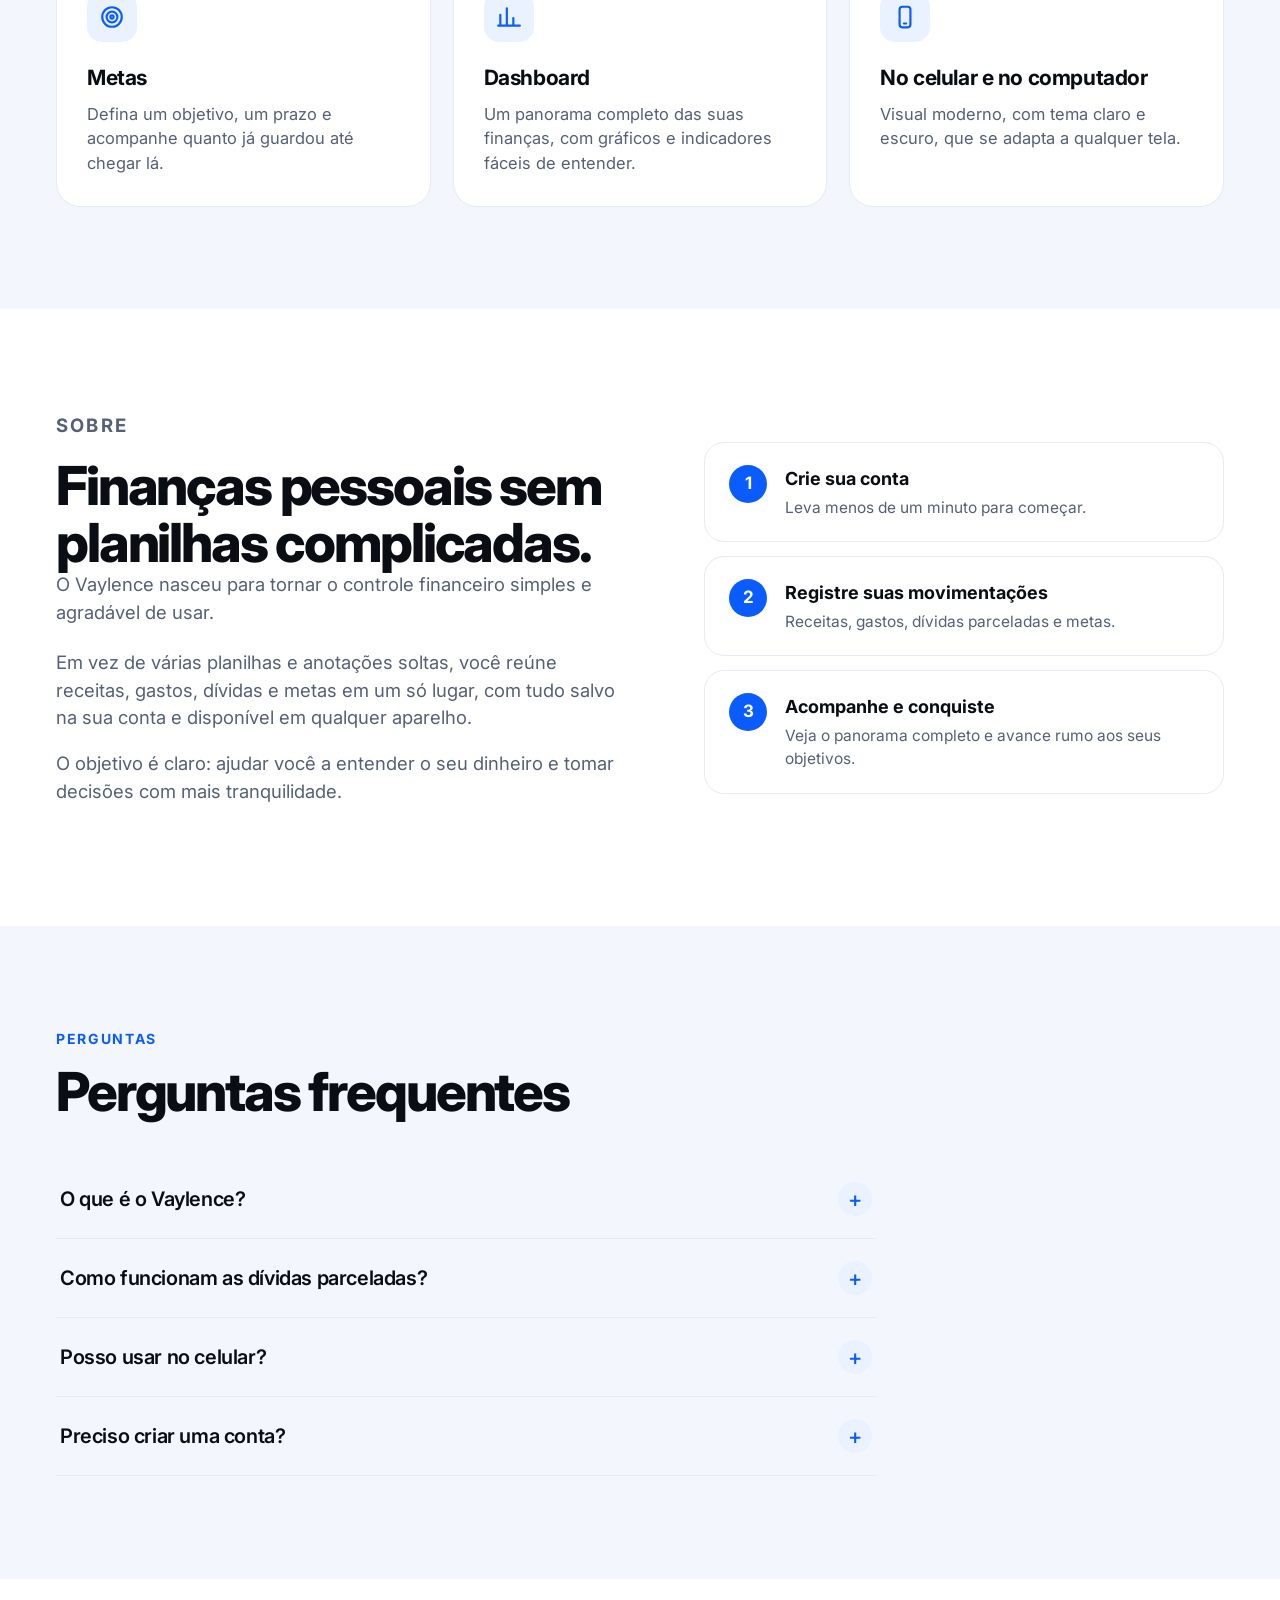
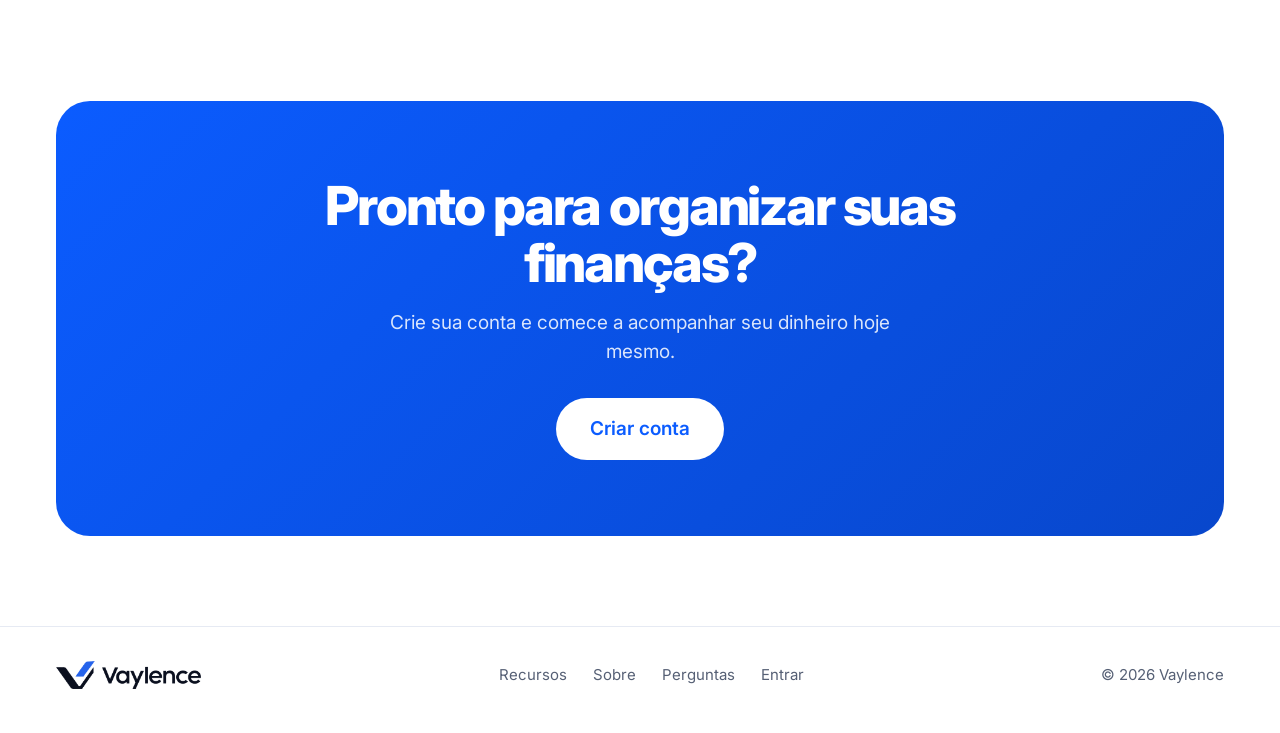
==== commit 355742d1: "Adição de tela" ====
--- a/index.html
+++ b/index.html
@@ -1,633 +1,323 @@
 <!DOCTYPE html>
-<html lang="pt-BR" data-view="auth">
+<html lang="pt-BR">
 <head>
 <meta charset="UTF-8">
 <meta name="viewport" content="width=device-width, initial-scale=1.0, viewport-fit=cover">
+<title>Vaylence — Organize suas finanças de forma simples</title>
+<meta name="description" content="Vaylence é uma plataforma para organizar receitas, gastos, dívidas parceladas por mês, metas e calendário financeiro. Planeje, acompanhe e conquiste seus objetivos.">
 <meta name="theme-color" content="#ffffff">
-<meta name="color-scheme" content="light dark">
-<meta name="apple-mobile-web-app-capable" content="yes">
-<meta name="description" content="Vaylence — controle de receitas, dívidas parceladas, gastos e calendário financeiro.">
+<meta name="color-scheme" content="light">
+<meta name="robots" content="index, follow">
+<meta property="og:type" content="website">
+<meta property="og:site_name" content="Vaylence">
+<meta property="og:title" content="Vaylence — Organize suas finanças de forma simples">
+<meta property="og:description" content="Receitas, gastos, dívidas parceladas, metas e calendário financeiro em um só lugar.">
+<meta property="og:locale" content="pt_BR">
+<meta name="twitter:card" content="summary">
 <link rel="icon" type="image/png" sizes="32x32" href="[data-uri]">
 <link rel="icon" type="image/png" sizes="48x48" href="[data-uri]">
-<link rel="apple-touch-icon" sizes="180x180" href="[data-uri]">
-<title>Vaylence</title>
-<script>try{document.documentElement.setAttribute("data-theme",localStorage.getItem("fp_tema")||"auto")}catch(e){}</script>
+<link rel="apple-touch-icon" href="[data-uri]">
+<script>
+/* Links de e-mail (confirmar conta / recuperar senha) e quem já está logado vão direto para o app. */
+(function () {
+  var h = location.hash || '', s = location.search || '';
+  if (/access_token|refresh_token|type=recovery|error_description|error_code/.test(h) || /[?&]code=/.test(s) || /^#(login|cadastro|recuperar)$/.test(h)) {
+    location.replace('app.html' + s + h); return;
+  }
+  try {
+    for (var i = 0; i < localStorage.length; i++) {
+      var k = localStorage.key(i);
+      if (/^sb-.*-auth-token$/.test(k)) {
+        var v = JSON.parse(localStorage.getItem(k));
+        if (v && (v.access_token || v.refresh_token)) { location.replace('app.html'); return; }
+      }
+    }
+  } catch (e) {}
+})();
+</script>
 <link rel="preconnect" href="https://fonts.googleapis.com">
 <link rel="preconnect" href="https://fonts.gstatic.com" crossorigin>
-<link href="https://fonts.googleapis.com/css2?family=Figtree:wght@500;600;700;800&family=Inter:wght@400;500;600;700&display=swap" rel="stylesheet">
-<link rel="stylesheet" href="css/app.css?v=7">
-<style id="vx-logo-vars">:root{--vx-logo:url([data-uri])}@media(prefers-color-scheme:dark){:root:not([data-theme="light"]){--vx-logo:url([data-uri])}}:root[data-theme="dark"]{--vx-logo:url([data-uri])}</style>
-
-<link rel="stylesheet" href="css/config.css?v=5">
-<link rel="stylesheet" href="css/auth.css?v=5">
-<script src="js/vendor/supabase.js"></script>
-<script src="js/supabase-config.js?v=5"></script>
-<script src="js/api.js?v=5"></script>
-<script>(function(){var app=Auth.isLoggedIn();document.documentElement.setAttribute("data-view",app?"app":"auth");if(!app){var m=document.querySelector('meta[name="theme-color"]');if(m)m.setAttribute("content","#ffffff");}})();</script>
+<link href="https://fonts.googleapis.com/css2?family=Inter:wght@400;500;600;700;800&display=swap" rel="stylesheet">
+<script type="application/ld+json">
+{"@context":"https://schema.org","@graph":[
+{"@type":"WebApplication","name":"Vaylence","applicationCategory":"FinanceApplication","operatingSystem":"Web","inLanguage":"pt-BR","description":"Plataforma para organizar receitas, gastos, dívidas parceladas, metas e calendário financeiro."},
+{"@type":"FAQPage","mainEntity":[
+{"@type":"Question","name":"O que é o Vaylence?","acceptedAnswer":{"@type":"Answer","text":"É uma plataforma online para organizar sua vida financeira: receitas, gastos, dívidas parceladas, metas e um calendário com todos os vencimentos."}},
+{"@type":"Question","name":"Como funcionam as dívidas parceladas?","acceptedAnswer":{"@type":"Answer","text":"Você cadastra a dívida com o valor total, o banco e o número de parcelas. O Vaylence cria cada parcela e mostra, mês a mês, tudo o que vence, para você marcar como paga."}},
+{"@type":"Question","name":"Posso usar no celular?","acceptedAnswer":{"@type":"Answer","text":"Sim. O site se adapta a qualquer tela e tem versão clara e escura."}},
+{"@type":"Question","name":"Preciso criar uma conta?","acceptedAnswer":{"@type":"Answer","text":"Sim. Com a sua conta, suas informações ficam salvas e disponíveis em qualquer aparelho em que você entrar."}}
+]}]}
+</script>
+<style>
+*,*::before,*::after{box-sizing:border-box}
+html{scroll-behavior:smooth;-webkit-text-size-adjust:100%}
+:root{--blue:#0b5cff;--blue-d:#0847cc;--ink:#0a0d14;--muted:#566075;--line:#e6eaf3;--soft:#f3f6fd;--wrap:1360px}
+body{margin:0;font-family:Inter,-apple-system,BlinkMacSystemFont,"Segoe UI",Roboto,sans-serif;color:var(--ink);background:#fff;line-height:1.5;overflow-x:hidden;-webkit-font-smoothing:antialiased}
+a{color:inherit;text-decoration:none}
+.wrap{max-width:var(--wrap);margin:0 auto;padding:0 clamp(20px,4.5vw,56px)}
+.bg{position:absolute;inset:0 0 auto 0;height:900px;overflow:hidden;z-index:-1;pointer-events:none}
+.bg i{position:absolute;border-radius:50%;background:#e9f0ff}
+.bg i:nth-child(1){width:900px;height:900px;right:-220px;top:-380px;background:linear-gradient(160deg,#eaf1ff,#f6f9ff)}
+.bg i:nth-child(2){width:1100px;height:1100px;right:-420px;top:60px;background:linear-gradient(160deg,#e3ecff,#f2f6ff)}
+.bg i:nth-child(3){width:700px;height:700px;left:-300px;top:380px;background:radial-gradient(circle,#f3f7ff,transparent 70%)}
+
+/* topo */
+.top{position:sticky;top:0;z-index:50;background:rgba(255,255,255,.82);-webkit-backdrop-filter:saturate(180%) blur(16px);backdrop-filter:saturate(180%) blur(16px);border-bottom:1px solid transparent;transition:border-color .2s}
+.top.scrolled{border-color:var(--line)}
+.top .wrap{display:flex;align-items:center;justify-content:space-between;height:84px;gap:20px}
+.brand img{display:block;height:34px;width:auto}
+.menu{display:flex;gap:clamp(24px,4.4vw,64px);font-weight:500;font-size:17px}
+.menu a{padding:8px 2px;position:relative}
+.menu a:hover{color:var(--blue)}
+.acts{display:flex;align-items:center;gap:26px;font-weight:500;font-size:17px}
+.btn{display:inline-flex;align-items:center;gap:10px;height:52px;padding:0 28px;border-radius:999px;background:var(--blue);color:#fff;font-weight:600;font-size:17px;transition:background .2s,transform .2s;border:0;cursor:pointer}
+.btn:hover{background:var(--blue-d)}
+.btn.sm{height:50px;padding:0 26px}
+.btn.lg{height:62px;padding:0 34px;font-size:19px}
+.link-u{font-weight:500;font-size:19px;padding-bottom:4px;border-bottom:2px solid var(--ink)}
+.link-u:hover{color:var(--blue);border-color:var(--blue)}
+
+/* hero */
+.hero{position:relative;padding:clamp(40px,7vw,90px) 0 40px}
+.hero .wrap{display:grid;grid-template-columns:1.18fr 1fr;gap:clamp(20px,3vw,50px);align-items:center}
+h1{margin:0;font-size:clamp(42px,5.7vw,80px);line-height:1.02;letter-spacing:-.045em;font-weight:800}
+h1 em{font-style:normal;color:var(--blue)}
+.lead{margin:28px 0 0;font-size:clamp(18px,1.7vw,23px);color:var(--muted);max-width:520px;line-height:1.45}
+.cta{display:flex;align-items:center;gap:34px;margin-top:40px;flex-wrap:wrap}
+
+/* mockup */
+.shot{perspective:1600px;padding:20px 10px 30px}
+.dash{position:relative;display:grid;grid-template-columns:140px 1fr;background:#fff;border-radius:34px;box-shadow:0 1px 0 #fff inset,0 50px 80px -40px rgba(20,60,160,.35),0 20px 40px -30px rgba(20,60,160,.25);border:1px solid #e9eefb;transform:rotateY(-14deg) rotateX(5deg) rotateZ(-3deg);transform-origin:60% 50%;overflow:hidden;min-height:420px}
+.side{padding:26px 14px;background:linear-gradient(#fafcff,#f3f7ff);border-right:1px solid #edf1fa}
+.side img{display:block;width:46px;margin:2px 0 26px 14px}
+.side div{display:flex;align-items:center;gap:9px;font-size:12px;font-weight:500;color:#37415a;padding:11px 12px;border-radius:12px;margin-bottom:8px}
+.side div svg{width:15px;height:15px;flex:none}
+.side .on{background:var(--blue);color:#fff;box-shadow:0 8px 16px -8px rgba(11,92,255,.7)}
+.main{padding:24px 20px 18px;position:relative}
+.main .cal{position:absolute;right:16px;top:14px;width:36px;height:36px;border-radius:50%;background:#fff;box-shadow:0 6px 14px -6px rgba(20,60,160,.35);display:grid;place-items:center}
+.main .cal svg{width:16px;height:16px}
+.main h3{margin:6px 0 2px;font-size:19px;letter-spacing:-.02em}
+.main p{margin:0 0 18px;font-size:11px;color:#677089}
+.stats{display:grid;grid-template-columns:repeat(3,1fr);gap:10px}
+.st{background:#fff;border-radius:14px;padding:12px 14px;box-shadow:0 10px 22px -14px rgba(20,60,160,.35);border:1px solid #f0f3fb}
+.st small{display:block;font-size:10.5px;color:#677089;margin-bottom:4px}
+.st b{white-space:nowrap;font-size:14.5px;letter-spacing:-.02em;display:flex;align-items:center;gap:6px}
+.up{color:#17a35e}.dn{color:#e5384b}
+.chart{margin-top:14px;background:#fff;border-radius:16px;border:1px solid #f0f3fb;box-shadow:0 10px 22px -16px rgba(20,60,160,.3);padding:12px 14px 6px}
+.chart .hd{display:flex;justify-content:space-between;font-size:11.5px;font-weight:600;margin-bottom:2px}
+.chart .hd span{font-weight:500;color:#677089;border:1px solid #e8ecf6;border-radius:8px;padding:3px 9px;font-size:10px}
+.chart svg{display:block;width:100%;height:auto}
+
+/* faixa de benefícios */
+.feat{padding:44px 0 70px}
+.feat .wrap{display:grid;grid-template-columns:repeat(3,1fr);max-width:1060px}
+.f{display:flex;gap:22px;padding:6px 34px;align-items:flex-start}
+.f+.f{border-left:1px solid var(--line)}
+.f svg{width:50px;height:50px;flex:none;color:var(--blue)}
+.f h4{margin:0 0 6px;font-size:20px;letter-spacing:-.02em}
+.f p{margin:0;color:var(--muted);font-size:16.5px;line-height:1.45}
+
+/* seções */
+section{scroll-margin-top:90px}
+.sec{padding:clamp(60px,8vw,110px) 0}
+.sec.alt{background:var(--soft)}
+.kick{color:var(--blue);font-weight:700;font-size:14px;letter-spacing:.12em;text-transform:uppercase;margin:0 0 14px}
+h2{margin:0;font-size:clamp(32px,4.2vw,54px);line-height:1.06;letter-spacing:-.04em;font-weight:800;max-width:760px}
+.sub{margin:18px 0 0;color:var(--muted);font-size:clamp(17px,1.5vw,20px);max-width:640px}
+.grid{display:grid;grid-template-columns:repeat(3,1fr);gap:22px;margin-top:48px}
+.card{background:#fff;border:1px solid var(--line);border-radius:24px;padding:30px;transition:transform .25s,box-shadow .25s}
+.card:hover{transform:translateY(-4px);box-shadow:0 24px 40px -28px rgba(20,60,160,.4)}
+.card .ic{width:50px;height:50px;border-radius:15px;background:#eaf1ff;color:var(--blue);display:grid;place-items:center;margin-bottom:20px}
+.card .ic svg{width:26px;height:26px}
+.card h3{margin:0 0 8px;font-size:21px;letter-spacing:-.02em}
+.card p{margin:0;color:var(--muted);font-size:16.5px}
+.about{display:grid;grid-template-columns:1.1fr 1fr;gap:clamp(30px,6vw,90px);align-items:center}
+.about p{color:var(--muted);font-size:18.5px;margin:0 0 18px}
+.steps{display:grid;gap:14px}
+.step{display:flex;gap:18px;align-items:flex-start;background:#fff;border:1px solid var(--line);border-radius:20px;padding:22px 24px}
+.step b{flex:none;width:38px;height:38px;border-radius:50%;background:var(--blue);color:#fff;display:grid;place-items:center;font-size:17px}
+.step h4{margin:0 0 4px;font-size:18px}
+.step p{margin:0;font-size:15.5px;color:var(--muted)}
+.faq{max-width:820px;margin-top:40px}
+details{border-bottom:1px solid var(--line);padding:22px 4px}
+summary{list-style:none;cursor:pointer;display:flex;justify-content:space-between;align-items:center;gap:20px;font-weight:600;font-size:20px;letter-spacing:-.02em}
+summary::-webkit-details-marker{display:none}
+summary::after{content:"+";flex:none;width:34px;height:34px;border-radius:50%;background:#eaf1ff;color:var(--blue);display:grid;place-items:center;font-size:22px;font-weight:500;transition:transform .25s}
+details[open] summary::after{content:"–"}
+details p{margin:14px 0 0;color:var(--muted);font-size:17.5px;max-width:700px}
+.final{background:linear-gradient(135deg,#0b5cff,#0847cc);color:#fff;border-radius:34px;padding:clamp(40px,6vw,76px);text-align:center;margin:20px 0 90px}
+.final h2{color:#fff;margin:0 auto;max-width:700px}
+.final p{color:rgba(255,255,255,.85);margin:18px auto 32px;font-size:19px;max-width:520px}
+.final .btn{background:#fff;color:var(--blue)}
+.final .btn:hover{background:#eef3ff}
+footer{border-top:1px solid var(--line);padding:34px 0 44px;color:var(--muted);font-size:15px}
+footer .wrap{display:flex;justify-content:space-between;align-items:center;gap:20px;flex-wrap:wrap}
+footer img{height:28px;display:block}
+footer nav{display:flex;gap:26px}
+footer a:hover{color:var(--blue)}
+
+@media (max-width:1020px){
+  .hero .wrap{grid-template-columns:1fr}
+  .shot{max-width:640px;margin:10px auto 0}
+  .grid{grid-template-columns:1fr 1fr}
+  .about{grid-template-columns:1fr}
+  .feat .wrap{grid-template-columns:1fr;gap:22px}
+  .f{padding:6px 0}.f+.f{border-left:0;border-top:1px solid var(--line);padding-top:22px}
+}
+@media (max-width:760px){
+  .menu{display:none}
+  .top .wrap{height:70px}
+  .brand img{height:28px}
+  .acts{gap:16px;font-size:16px}
+  .btn.sm{height:44px;padding:0 20px;font-size:15.5px}
+  .grid{grid-template-columns:1fr}
+  .dash{grid-template-columns:1fr;transform:rotateY(-8deg) rotateX(3deg) rotateZ(-2deg);min-height:0}
+  .side{display:none}
+  .stats{grid-template-columns:1fr 1fr}.stats .st:last-child{display:none}
+  .cta{gap:22px}
+  .btn.lg{height:56px;font-size:17.5px}
+  .link-u{font-size:17.5px}
+}
+@media (prefers-reduced-motion:reduce){html{scroll-behavior:auto}.card,.btn{transition:none}}
+</style>
 </head>
 <body>
-
-<!-- ============ TELAS DE ACESSO (login / cadastro / recuperar) ============ -->
-<div class="auth" id="auth">
-  <div class="au-stage">
-    <div class="au-bubbles" aria-hidden="true">
-      <span class="b1"></span><span class="b2"></span><span class="b3"></span><span class="b4"></span><span class="b5"></span><span class="b6"></span><span class="b7"></span><span class="b8"></span><span class="b9"></span>
-    </div>
-    <a class="au-logo" href="#login" aria-label="Vaylence"><img src="[data-uri]" alt="Vaylence" width="156" height="30"></a>
-
-    <div class="au-col">
-      <!-- LOGIN -->
-      <section class="au-pane" id="pane-login" aria-labelledby="t-login">
-        <h1 id="t-login">Bem-vindo de volta!</h1>
-        <p class="au-lead">Faça login para continuar</p>
-        <form id="form-login" novalidate>
-          <div class="au-field">
-            <svg class="ico" viewBox="0 0 24 24" aria-hidden="true"><path d="M12 12.2a4.6 4.6 0 1 0 0-9.2 4.6 4.6 0 0 0 0 9.2Zm0 2.3c-4.1 0-8 2-8 4.7V21h16v-1.8c0-2.7-3.9-4.7-8-4.7Z"/></svg>
-            <input type="text" id="lg-identificador" name="identificador" placeholder="E-mail ou usuário" autocomplete="username" autocapitalize="none" spellcheck="false">
-            
+<div class="bg" aria-hidden="true"><i></i><i></i><i></i></div>
+
+<header class="top" id="top">
+  <div class="wrap">
+    <a class="brand" href="#inicio" aria-label="Vaylence — início"><img src="[data-uri]" alt="Vaylence" width="177" height="34"></a>
+    <nav class="menu" aria-label="Principal">
+      <a href="#recursos">Recursos</a><a href="#sobre">Sobre</a><a href="#perguntas">Perguntas</a>
+    </nav>
+    <div class="acts">
+      <a href="app.html#login">Entrar</a>
+      <a class="btn sm" href="app.html#cadastro">Criar conta</a>
+    </div>
+  </div>
+</header>
+
+<main id="inicio">
+<section class="hero">
+  <div class="wrap">
+    <div>
+      <h1>Organize suas <em>finanças</em> de forma simples.</h1>
+      <p class="lead">Planeje, acompanhe e conquiste seus objetivos com uma plataforma moderna e intuitiva.</p>
+      <div class="cta">
+        <a class="btn lg" href="app.html#cadastro">Comece agora
+          <svg width="22" height="22" viewBox="0 0 24 24" fill="none" stroke="currentColor" stroke-width="2" stroke-linecap="round" stroke-linejoin="round" aria-hidden="true"><path d="M5 12h14M13 6l6 6-6 6"/></svg></a>
+        <a class="link-u" href="#recursos">Saiba mais</a>
+      </div>
+    </div>
+
+    <div class="shot" aria-hidden="true">
+      <div class="dash">
+        <div class="side">
+          <img src="[data-uri]" alt="">
+          <div class="on"><svg viewBox="0 0 24 24" fill="currentColor"><path d="M12 3 3 11h2.5v9h5v-6h3v6h5v-9H21z"/></svg>Início</div>
+          <div><svg viewBox="0 0 24 24" fill="none" stroke="currentColor" stroke-width="1.8" stroke-linecap="round" stroke-linejoin="round"><rect x="3" y="5" width="18" height="16" rx="3"/><path d="M3 10h18M8 3v4M16 3v4"/></svg>Transações</div>
+          <div><svg viewBox="0 0 24 24" fill="none" stroke="currentColor" stroke-width="1.8" stroke-linecap="round"><circle cx="12" cy="12" r="9"/><circle cx="12" cy="12" r="5"/><circle cx="12" cy="12" r="1.5"/></svg>Metas</div>
+          <div><svg viewBox="0 0 24 24" fill="none" stroke="currentColor" stroke-width="1.8" stroke-linecap="round" stroke-linejoin="round"><circle cx="12" cy="12" r="3"/><path d="M19 12a7 7 0 0 0-.1-1.2l2-1.5-2-3.4-2.3.9a7 7 0 0 0-2-1.2L14.2 3h-4l-.4 2.6a7 7 0 0 0-2 1.2l-2.3-.9-2 3.4 2 1.5A7 7 0 0 0 5 12c0 .4 0 .8.1 1.2l-2 1.5 2 3.4 2.3-.9c.6.5 1.3.9 2 1.2l.4 2.6h4l.4-2.6c.7-.3 1.4-.7 2-1.2l2.3.9 2-3.4-2-1.5c.1-.4.1-.8.1-1.2z"/></svg>Configurações</div>
+        </div>
+        <div class="main">
+          <div class="cal"><svg viewBox="0 0 24 24" fill="none" stroke="#37415a" stroke-width="1.8" stroke-linecap="round" stroke-linejoin="round"><rect x="3" y="5" width="18" height="16" rx="3"/><path d="M3 10h18M8 3v4M16 3v4"/></svg></div>
+          <h3>Olá, usuário!</h3>
+          <p>Aqui está um resumo da sua vida financeira.</p>
+          <div class="stats">
+            <div class="st"><small>Saldo atual</small><b>R$ 3.250,75 <span class="up">↑</span></b></div>
+            <div class="st"><small>Gastos do mês</small><b>R$ 1.240,30 <span class="dn">↓</span></b></div>
+            <div class="st"><small>Metas</small><b>2 ativas <svg width="20" height="20" viewBox="0 0 24 24" fill="none" stroke="#0b5cff" stroke-width="2.4" stroke-linecap="round" style="margin-left:auto"><circle cx="12" cy="12" r="9"/><circle cx="12" cy="12" r="3.2"/></svg></b></div>
           </div>
-          <div class="au-field">
-            <svg class="ico" viewBox="0 0 24 24" aria-hidden="true"><path d="M17 9V7.2a5 5 0 0 0-10 0V9H5.5A1.5 1.5 0 0 0 4 10.5v9A1.5 1.5 0 0 0 5.5 21h13a1.5 1.5 0 0 0 1.5-1.5v-9A1.5 1.5 0 0 0 18.5 9H17ZM9 7.2a3 3 0 0 1 6 0V9H9V7.2Zm4 8.8v2h-2v-2a1.7 1.7 0 1 1 2 0Z"/></svg>
-            <input type="password" id="lg-senha" name="senha" placeholder="Senha" autocomplete="current-password" >
-            <button type="button" class="au-eye" aria-label="Mostrar senha" aria-pressed="false" data-toggle-pass>
-            <svg class="eye-off" viewBox="0 0 24 24" fill="none" stroke="currentColor" stroke-width="1.9" stroke-linecap="round" stroke-linejoin="round" aria-hidden="true"><path d="M3 3l18 18"/><path d="M10.6 5.1A10.6 10.6 0 0 1 12 5c5.5 0 9 4.5 10 7a12.5 12.5 0 0 1-3.2 4.3M6.5 6.8C4.3 8.3 2.7 10.4 2 12c1 2.5 4.5 7 10 7 1.6 0 3-.4 4.2-1"/><path d="M9.9 9.9a3 3 0 0 0 4.2 4.2"/></svg>
-            <svg class="eye-on" viewBox="0 0 24 24" fill="none" stroke="currentColor" stroke-width="1.9" stroke-linecap="round" stroke-linejoin="round" aria-hidden="true"><path d="M2 12c1-2.5 4.5-7 10-7s9 4.5 10 7c-1 2.5-4.5 7-10 7S3 14.5 2 12Z"/><circle cx="12" cy="12" r="3"/></svg>
-          </button>
-          </div>
-          <div class="au-row">
-            <label class="au-check"><input type="checkbox" name="lembrar"><span class="box"><svg viewBox="0 0 24 24"><path d="M5 12.5l4.5 4.5L19 7.5" stroke-linecap="round" stroke-linejoin="round"/></svg></span>Lembrar de mim</label>
-            <a class="au-link" href="#recuperar">Esqueceu sua senha?</a>
-          </div>
-          <p class="au-msg" role="alert" aria-live="polite"></p>
-          <button class="au-btn" type="submit">Entrar</button>
-        </form>
-        <div class="au-divider">ou</div>
-        <p class="au-switch">Não tem uma conta? <a href="#cadastro">Cadastre-se</a></p>
-      </section>
-
-      <!-- CADASTRO -->
-      <section class="au-pane" id="pane-cadastro" aria-labelledby="t-cadastro" hidden>
-        <h1 id="t-cadastro">Crie sua conta</h1>
-        <p class="au-lead">Leva menos de um minuto</p>
-        <form id="form-cadastro" novalidate>
-          <div class="au-field">
-            <svg class="ico" viewBox="0 0 24 24" aria-hidden="true"><path d="M12 12.2a4.6 4.6 0 1 0 0-9.2 4.6 4.6 0 0 0 0 9.2Zm0 2.3c-4.1 0-8 2-8 4.7V21h16v-1.8c0-2.7-3.9-4.7-8-4.7Z"/></svg>
-            <input type="text" id="cd-apelido" name="apelido" placeholder="Apelido" autocomplete="nickname" maxlength="24">
-            
-          </div>
-          <div class="au-field">
-            <svg class="ico" viewBox="0 0 24 24" aria-hidden="true"><path d="M4.5 4.5h15A2.5 2.5 0 0 1 22 7v10a2.5 2.5 0 0 1-2.5 2.5h-15A2.5 2.5 0 0 1 2 17V7a2.5 2.5 0 0 1 2.5-2.5Zm-.1 2.1 7.6 5.3 7.6-5.3a.5.5 0 0 0-.1-.1h-15a.5.5 0 0 0-.1.1Z"/></svg>
-            <input type="email" id="cd-email" name="email" placeholder="E-mail" autocomplete="email" autocapitalize="none" spellcheck="false">
-            
-          </div>
-          <div class="au-field">
-            <svg class="ico" viewBox="0 0 24 24" aria-hidden="true"><path d="M17 9V7.2a5 5 0 0 0-10 0V9H5.5A1.5 1.5 0 0 0 4 10.5v9A1.5 1.5 0 0 0 5.5 21h13a1.5 1.5 0 0 0 1.5-1.5v-9A1.5 1.5 0 0 0 18.5 9H17ZM9 7.2a3 3 0 0 1 6 0V9H9V7.2Zm4 8.8v2h-2v-2a1.7 1.7 0 1 1 2 0Z"/></svg>
-            <input type="password" id="cd-senha" name="senha" placeholder="Senha (mín. 6 caracteres)" autocomplete="new-password" >
-            <button type="button" class="au-eye" aria-label="Mostrar senha" aria-pressed="false" data-toggle-pass>
-            <svg class="eye-off" viewBox="0 0 24 24" fill="none" stroke="currentColor" stroke-width="1.9" stroke-linecap="round" stroke-linejoin="round" aria-hidden="true"><path d="M3 3l18 18"/><path d="M10.6 5.1A10.6 10.6 0 0 1 12 5c5.5 0 9 4.5 10 7a12.5 12.5 0 0 1-3.2 4.3M6.5 6.8C4.3 8.3 2.7 10.4 2 12c1 2.5 4.5 7 10 7 1.6 0 3-.4 4.2-1"/><path d="M9.9 9.9a3 3 0 0 0 4.2 4.2"/></svg>
-            <svg class="eye-on" viewBox="0 0 24 24" fill="none" stroke="currentColor" stroke-width="1.9" stroke-linecap="round" stroke-linejoin="round" aria-hidden="true"><path d="M2 12c1-2.5 4.5-7 10-7s9 4.5 10 7c-1 2.5-4.5 7-10 7S3 14.5 2 12Z"/><circle cx="12" cy="12" r="3"/></svg>
-          </button>
-          </div>
-          <div class="au-field">
-            <svg class="ico" viewBox="0 0 24 24" aria-hidden="true"><path d="M17 9V7.2a5 5 0 0 0-10 0V9H5.5A1.5 1.5 0 0 0 4 10.5v9A1.5 1.5 0 0 0 5.5 21h13a1.5 1.5 0 0 0 1.5-1.5v-9A1.5 1.5 0 0 0 18.5 9H17ZM9 7.2a3 3 0 0 1 6 0V9H9V7.2Zm4 8.8v2h-2v-2a1.7 1.7 0 1 1 2 0Z"/></svg>
-            <input type="password" id="cd-senha2" name="senha2" placeholder="Confirmar senha" autocomplete="new-password" >
-            <button type="button" class="au-eye" aria-label="Mostrar senha" aria-pressed="false" data-toggle-pass>
-            <svg class="eye-off" viewBox="0 0 24 24" fill="none" stroke="currentColor" stroke-width="1.9" stroke-linecap="round" stroke-linejoin="round" aria-hidden="true"><path d="M3 3l18 18"/><path d="M10.6 5.1A10.6 10.6 0 0 1 12 5c5.5 0 9 4.5 10 7a12.5 12.5 0 0 1-3.2 4.3M6.5 6.8C4.3 8.3 2.7 10.4 2 12c1 2.5 4.5 7 10 7 1.6 0 3-.4 4.2-1"/><path d="M9.9 9.9a3 3 0 0 0 4.2 4.2"/></svg>
-            <svg class="eye-on" viewBox="0 0 24 24" fill="none" stroke="currentColor" stroke-width="1.9" stroke-linecap="round" stroke-linejoin="round" aria-hidden="true"><path d="M2 12c1-2.5 4.5-7 10-7s9 4.5 10 7c-1 2.5-4.5 7-10 7S3 14.5 2 12Z"/><circle cx="12" cy="12" r="3"/></svg>
-          </button>
-          </div>
-          <p class="au-msg" role="alert" aria-live="polite"></p>
-          <button class="au-btn" type="submit">Criar conta</button>
-        </form>
-        <div class="au-divider">ou</div>
-        <p class="au-switch">Já tem uma conta? <a href="#login">Entrar</a></p>
-      </section>
-
-      <!-- RECUPERAR SENHA -->
-      <section class="au-pane" id="pane-recuperar" aria-labelledby="t-recuperar" hidden>
-        <h1 id="t-recuperar">Esqueceu a senha?</h1>
-        <p class="au-lead">Informe seu e-mail e enviaremos as instruções</p>
-        <form id="form-recuperar" novalidate>
-          <div class="au-field">
-            <svg class="ico" viewBox="0 0 24 24" aria-hidden="true"><path d="M4.5 4.5h15A2.5 2.5 0 0 1 22 7v10a2.5 2.5 0 0 1-2.5 2.5h-15A2.5 2.5 0 0 1 2 17V7a2.5 2.5 0 0 1 2.5-2.5Zm-.1 2.1 7.6 5.3 7.6-5.3a.5.5 0 0 0-.1-.1h-15a.5.5 0 0 0-.1.1Z"/></svg>
-            <input type="email" id="rc-email" name="email" placeholder="E-mail cadastrado" autocomplete="email" autocapitalize="none" spellcheck="false">
-            
-          </div>
-          <p class="au-msg" role="alert" aria-live="polite"></p>
-          <button class="au-btn" type="submit">Enviar instruções</button>
-        </form>
-        <div class="au-divider">ou</div>
-        <p class="au-switch"><a href="#login">Voltar para o login</a></p>
-      </section>
-
-      <!-- NOVA SENHA (depois de clicar no link do e-mail) -->
-      <section class="au-pane" id="pane-nova-senha" aria-labelledby="t-nova-senha" hidden>
-        <h1 id="t-nova-senha">Nova senha</h1>
-        <p class="au-lead">Escolha uma senha nova para a sua conta</p>
-        <form id="form-nova-senha" novalidate>
-          <div class="au-field">
-            <svg class="ico" viewBox="0 0 24 24" aria-hidden="true"><path d="M17 9V7.2a5 5 0 0 0-10 0V9H5.5A1.5 1.5 0 0 0 4 10.5v9A1.5 1.5 0 0 0 5.5 21h13a1.5 1.5 0 0 0 1.5-1.5v-9A1.5 1.5 0 0 0 18.5 9H17ZM9 7.2a3 3 0 0 1 6 0V9H9V7.2Zm4 8.8v2h-2v-2a1.7 1.7 0 1 1 2 0Z"/></svg>
-            <input type="password" id="ns-senha" name="senha" placeholder="Nova senha (mín. 6 caracteres)" autocomplete="new-password">
-          </div>
-          <div class="au-field">
-            <svg class="ico" viewBox="0 0 24 24" aria-hidden="true"><path d="M17 9V7.2a5 5 0 0 0-10 0V9H5.5A1.5 1.5 0 0 0 4 10.5v9A1.5 1.5 0 0 0 5.5 21h13a1.5 1.5 0 0 0 1.5-1.5v-9A1.5 1.5 0 0 0 18.5 9H17ZM9 7.2a3 3 0 0 1 6 0V9H9V7.2Zm4 8.8v2h-2v-2a1.7 1.7 0 1 1 2 0Z"/></svg>
-            <input type="password" id="ns-senha2" name="senha2" placeholder="Confirmar nova senha" autocomplete="new-password">
-          </div>
-          <p class="au-msg" role="alert" aria-live="polite"></p>
-          <button class="au-btn" type="submit">Salvar nova senha</button>
-        </form>
-      </section>
-    </div>
-
-    <div class="au-media">
-      <video data-src="assets/login-video.mp4" muted loop playsinline preload="none" poster="assets/login-poster.jpg" aria-hidden="true"></video>
-    </div>
-  </div>
-</div>
-
-<div id="app-root">
-<header class="gnav">
-  <div class="gnav-in">
-    <div class="logo-mark" role="button" tabindex="0" aria-label="Vaylence — ir para o calendário" onclick="showPage('calendario')"></div>
-    <nav class="topnav" aria-label="Navegação principal">
-      <div class="nav-item active" data-page="calendario" tabindex="0" role="button" onclick="showPage('calendario')" aria-label="Calendário"><svg viewBox="0 0 24 24" fill="none" stroke="currentColor" stroke-width="1.8" stroke-linecap="round" stroke-linejoin="round"><rect x="3" y="4" width="18" height="18" rx="2.5"/><line x1="16" y1="2" x2="16" y2="6"/><line x1="8" y1="2" x2="8" y2="6"/><line x1="3" y1="10" x2="21" y2="10"/></svg><span class="tip">Calendário</span></div>
-      <div class="nav-item" data-page="receitas" tabindex="0" role="button" onclick="showPage('receitas')" aria-label="Receitas"><svg viewBox="0 0 24 24" fill="none" stroke="currentColor" stroke-width="1.8" stroke-linecap="round" stroke-linejoin="round"><polyline points="23 6 13.5 15.5 8.5 10.5 1 18"/><polyline points="17 6 23 6 23 12"/></svg><span class="tip">Receitas</span></div>
-      <div class="nav-item" data-page="dividas" tabindex="0" role="button" onclick="showPage('dividas')" aria-label="Dívidas"><svg viewBox="0 0 24 24" fill="none" stroke="currentColor" stroke-width="1.8" stroke-linecap="round" stroke-linejoin="round"><rect x="2" y="5" width="20" height="14" rx="2.5"/><line x1="2" y1="10" x2="22" y2="10"/></svg><span class="tip">Dívidas</span></div>
-      <div class="nav-item" data-page="gastos" tabindex="0" role="button" onclick="showPage('gastos')" aria-label="Gastos"><svg viewBox="0 0 24 24" fill="none" stroke="currentColor" stroke-width="1.8" stroke-linecap="round" stroke-linejoin="round"><polyline points="23 18 13.5 8.5 8.5 13.5 1 6"/><polyline points="17 18 23 18 23 12"/></svg><span class="tip">Gastos</span></div>
-      <div class="nav-item" data-page="dashboard" tabindex="0" role="button" onclick="showPage('dashboard')" aria-label="Dashboard"><svg viewBox="0 0 24 24" fill="none" stroke="currentColor" stroke-width="1.8" stroke-linecap="round" stroke-linejoin="round"><rect x="3" y="3" width="7" height="7" rx="1.5"/><rect x="14" y="3" width="7" height="7" rx="1.5"/><rect x="14" y="14" width="7" height="7" rx="1.5"/><rect x="3" y="14" width="7" height="7" rx="1.5"/></svg><span class="tip">Dashboard</span></div>
-      <div class="nav-item" data-page="metas" tabindex="0" role="button" onclick="showPage('metas')" aria-label="Metas"><svg viewBox="0 0 24 24" fill="none" stroke="currentColor" stroke-width="1.8" stroke-linecap="round" stroke-linejoin="round"><circle cx="12" cy="12" r="9"/><circle cx="12" cy="12" r="5"/><circle cx="12" cy="12" r="1.2"/></svg><span class="tip">Metas</span></div>
-    </nav>
-    <div class="gnav-right">
-      <div class="pill notif-wrap">
-        <button class="icon-btn bell" id="bell" type="button" aria-label="Avisos de vencimento" aria-haspopup="true" aria-expanded="false" aria-controls="notif-pop">
-          <svg viewBox="0 0 24 24" fill="none" stroke="currentColor" stroke-width="1.8" stroke-linecap="round" stroke-linejoin="round" aria-hidden="true"><path d="M18 8a6 6 0 0 0-12 0c0 7-3 9-3 9h18s-3-2-3-9"/><path d="M13.7 21a2 2 0 0 1-3.4 0"/></svg>
-          <span class="bell-dot" aria-hidden="true"></span><span class="bell-count" id="bell-count" aria-hidden="true"></span>
-        </button>
-        <div class="notif-pop" id="notif-pop" role="dialog" aria-label="Avisos de vencimento"></div>
-      </div>
-      <button class="profile-btn" type="button" onclick="abrirConfig()" aria-label="Perfil e configurações" aria-haspopup="dialog">
-        <span class="nav-avatar" id="nav-avatar" aria-hidden="true"></span>
-        <span class="nav-nick"><b id="nav-nome"></b><small id="nav-mail"></small></span>
-        <svg class="chev" viewBox="0 0 24 24" fill="none" stroke="currentColor" stroke-width="2" stroke-linecap="round" stroke-linejoin="round" aria-hidden="true"><path d="m6 9 6 6 6-6"/></svg>
-      </button>
-    </div>
-  </div>
-</header>
-
-<!-- ============ CONFIGURAÇÕES ============ -->
-<div class="cfg-overlay" id="cfg-overlay"></div>
-<div class="cfg" id="cfg" role="dialog" aria-modal="true" aria-labelledby="cfg-title" aria-hidden="true">
-  <div class="cfg-grab" aria-hidden="true"></div>
-  <div class="cfg-top" id="cfg-top">
-    <button type="button" class="cfg-back" id="cfg-back" aria-label="Voltar"><svg viewBox="0 0 10 16" fill="none" stroke="currentColor" stroke-width="2.2" stroke-linecap="round" stroke-linejoin="round" aria-hidden="true"><path d="M8.5 1.5 2 8l6.500 6.500"/></svg><span>Voltar</span></button>
-    <h2 class="cfg-title" id="cfg-title">Configurações</h2>
-    <button type="button" class="cfg-close" id="cfg-close" aria-label="Fechar"><svg viewBox="0 0 14 14" fill="none" stroke="currentColor" stroke-width="2.2" stroke-linecap="round" aria-hidden="true"><path d="m2 2 10 10M12 2 2 12"/></svg></button>
-  </div>
-
-  <div class="cfg-stage" id="cfg-stage">
-
-    <!-- INÍCIO -->
-    <section class="cfg-screen" data-screen="home">
-      <div class="cfg-profile">
-        <div class="cfg-avatar" id="cfg-avatar" aria-hidden="true"></div>
-        <div class="cfg-pname" id="cfg-pname"></div>
-        <div class="cfg-pmail" id="cfg-pmail"></div>
-      </div>
-      <div class="cfg-label">Preferências</div>
-      <div class="cfg-group">
-        <button type="button" class="cfg-row" data-go="tema">
-          <span class="cfg-ico purple"><svg viewBox="0 0 24 24" fill="none" stroke="currentColor" stroke-width="2" stroke-linecap="round" stroke-linejoin="round" aria-hidden="true"><circle cx="12" cy="12" r="9"/><path d="M12 3a9 9 0 0 1 0 18z" fill="currentColor"/></svg></span><span class="cfg-t">Tema</span><span class="cfg-v" id="cfg-v-tema">Automático</span><svg class="cfg-chev" viewBox="0 0 8 14" fill="none" stroke="currentColor" stroke-width="2" stroke-linecap="round" stroke-linejoin="round" aria-hidden="true"><path d="m1 1 6 6-6 6"/></svg>
-        </button>
-      </div>
-      <div class="cfg-label">Conta</div>
-      <div class="cfg-group">
-        <button type="button" class="cfg-row" data-go="apelido">
-          <span class="cfg-ico amber"><svg viewBox="0 0 24 24" fill="none" stroke="currentColor" stroke-width="2" stroke-linecap="round" stroke-linejoin="round" aria-hidden="true"><circle cx="12" cy="8" r="4"/><path d="M4 21a8 8 0 0 1 16 0"/></svg></span><span class="cfg-t">Apelido</span><span class="cfg-v" id="cfg-v-apelido"> </span><svg class="cfg-chev" viewBox="0 0 8 14" fill="none" stroke="currentColor" stroke-width="2" stroke-linecap="round" stroke-linejoin="round" aria-hidden="true"><path d="m1 1 6 6-6 6"/></svg>
-        </button>
-        <button type="button" class="cfg-row" data-go="email">
-          <span class="cfg-ico blue"><svg viewBox="0 0 24 24" fill="none" stroke="currentColor" stroke-width="2" stroke-linecap="round" stroke-linejoin="round" aria-hidden="true"><rect x="3" y="5" width="18" height="14" rx="3"/><path d="m4 7.5 8 5.5 8-5.5"/></svg></span><span class="cfg-t">E-mail</span><span class="cfg-v" id="cfg-v-email"> </span><svg class="cfg-chev" viewBox="0 0 8 14" fill="none" stroke="currentColor" stroke-width="2" stroke-linecap="round" stroke-linejoin="round" aria-hidden="true"><path d="m1 1 6 6-6 6"/></svg>
-        </button>
-        <button type="button" class="cfg-row" data-go="senha">
-          <span class="cfg-ico green"><svg viewBox="0 0 24 24" fill="none" stroke="currentColor" stroke-width="2" stroke-linecap="round" stroke-linejoin="round" aria-hidden="true"><rect x="5" y="11" width="14" height="10" rx="3"/><path d="M8 11V8a4 4 0 0 1 8 0v3"/></svg></span><span class="cfg-t">Alterar senha</span><svg class="cfg-chev" viewBox="0 0 8 14" fill="none" stroke="currentColor" stroke-width="2" stroke-linecap="round" stroke-linejoin="round" aria-hidden="true"><path d="m1 1 6 6-6 6"/></svg>
-        </button>
-      </div>
-      <div class="cfg-group">
-        <button type="button" class="cfg-row" data-go="sair">
-          <span class="cfg-ico gray"><svg viewBox="0 0 24 24" fill="none" stroke="currentColor" stroke-width="2" stroke-linecap="round" stroke-linejoin="round" aria-hidden="true"><path d="M9 21H6a2 2 0 0 1-2-2V5a2 2 0 0 1 2-2h3"/><path d="m16 17 5-5-5-5"/><path d="M21 12H9"/></svg></span><span class="cfg-t">Sair da conta</span><svg class="cfg-chev" viewBox="0 0 8 14" fill="none" stroke="currentColor" stroke-width="2" stroke-linecap="round" stroke-linejoin="round" aria-hidden="true"><path d="m1 1 6 6-6 6"/></svg>
-        </button>
-      </div>
-      <div class="cfg-group">
-        <button type="button" class="cfg-row danger" data-go="excluir">
-          <span class="cfg-ico red"><svg viewBox="0 0 24 24" fill="none" stroke="currentColor" stroke-width="2" stroke-linecap="round" stroke-linejoin="round" aria-hidden="true"><path d="M4 7h16"/><path d="M9 7V4h6v3"/><path d="m6 7 1 13h10l1-13"/></svg></span><span class="cfg-t">Excluir conta</span><svg class="cfg-chev" viewBox="0 0 8 14" fill="none" stroke="currentColor" stroke-width="2" stroke-linecap="round" stroke-linejoin="round" aria-hidden="true"><path d="m1 1 6 6-6 6"/></svg>
-        </button>
-      </div>
-    </section>
-
-    <!-- TEMA -->
-    <section class="cfg-screen" data-screen="tema">
-      <div class="cfg-group" role="radiogroup" aria-label="Tema">
-        <button type="button" class="cfg-row" role="radio" aria-checked="false" data-tema="auto">
-          <span class="cfg-ico purple"><svg viewBox="0 0 24 24" fill="none" stroke="currentColor" stroke-width="2" stroke-linecap="round" stroke-linejoin="round" aria-hidden="true"><circle cx="12" cy="12" r="9"/><path d="M12 3a9 9 0 0 1 0 18z" fill="currentColor"/></svg></span><span class="cfg-t">Automático<small>Acompanha o seu aparelho</small></span><svg class="cfg-check" viewBox="0 0 24 24" fill="none" stroke="currentColor" stroke-width="3" stroke-linecap="round" stroke-linejoin="round" aria-hidden="true"><path d="m5 12.5 4.5 4.5L19 7"/></svg>
-        </button>
-        <button type="button" class="cfg-row" role="radio" aria-checked="false" data-tema="light">
-          <span class="cfg-ico amber"><svg viewBox="0 0 24 24" fill="none" stroke="currentColor" stroke-width="2" stroke-linecap="round" stroke-linejoin="round" aria-hidden="true"><circle cx="12" cy="12" r="4"/><path d="M12 2v2M12 20v2M4.9 4.9l1.4 1.4M17.7 17.7l1.4 1.4M2 12h2M20 12h2M4.9 19.1l1.4-1.4M17.7 6.3l1.4-1.4"/></svg></span><span class="cfg-t">Claro<small>Fundo branco</small></span><svg class="cfg-check" viewBox="0 0 24 24" fill="none" stroke="currentColor" stroke-width="3" stroke-linecap="round" stroke-linejoin="round" aria-hidden="true"><path d="m5 12.5 4.5 4.5L19 7"/></svg>
-        </button>
-        <button type="button" class="cfg-row" role="radio" aria-checked="false" data-tema="dark">
-          <span class="cfg-ico blue"><svg viewBox="0 0 24 24" fill="none" stroke="currentColor" stroke-width="2" stroke-linecap="round" stroke-linejoin="round" aria-hidden="true"><path d="M21 12.8A9 9 0 1 1 11.2 3a7 7 0 0 0 9.8 9.8z"/></svg></span><span class="cfg-t">Escuro<small>Fundo preto</small></span><svg class="cfg-check" viewBox="0 0 24 24" fill="none" stroke="currentColor" stroke-width="3" stroke-linecap="round" stroke-linejoin="round" aria-hidden="true"><path d="m5 12.5 4.5 4.5L19 7"/></svg>
-        </button>
-      </div>
-    </section>
-
-    <!-- APELIDO -->
-    <section class="cfg-screen" data-screen="apelido">
-      <form id="cfg-form-apelido" novalidate>
-        <div class="cfg-group">
-          <label class="cfg-field"><span>Apelido</span><input type="text" id="cfg-apelido" maxlength="24" autocomplete="nickname" placeholder="Seu apelido"></label>
-        </div>
-        <p class="cfg-note">É assim que o site te chama: “Olá, seu apelido”. Também serve para entrar na conta.</p>
-        <p class="cfg-msg" id="cfg-msg-apelido" role="status"></p>
-        <button type="submit" class="cfg-btn">Salvar apelido</button>
-      </form>
-    </section>
-
-    <!-- E-MAIL -->
-    <section class="cfg-screen" data-screen="email">
-      <div class="cfg-group">
-        <label class="cfg-field"><span>E-mail</span><input type="email" id="cfg-email" readonly tabindex="-1" aria-readonly="true"></label>
-      </div>
-      <p class="cfg-note">Este é o e-mail do seu cadastro. Cada e-mail só pode ter uma conta.</p>
-    </section>
-
-    <!-- SENHA -->
-    <section class="cfg-screen" data-screen="senha">
-      <form id="cfg-form-senha" novalidate>
-        <div class="cfg-group">
-          <label class="cfg-field"><span>Atual</span><input type="password" id="cfg-senha-atual" placeholder="Senha atual" autocomplete="current-password"></label>
-          <label class="cfg-field"><span>Nova</span><input type="password" id="cfg-senha-nova" placeholder="Mínimo 6 caracteres" autocomplete="new-password"></label>
-          <label class="cfg-field"><span>Repetir</span><input type="password" id="cfg-senha-nova2" placeholder="Repita a nova senha" autocomplete="new-password"></label>
-        </div>
-        <p class="cfg-msg" id="cfg-msg-senha" role="status"></p>
-        <button type="submit" class="cfg-btn">Alterar senha</button>
-      </form>
-    </section>
-
-    <!-- SAIR -->
-    <section class="cfg-screen" data-screen="sair">
-      <div class="cfg-hero">
-        <span class="cfg-ico gray"><svg viewBox="0 0 24 24" fill="none" stroke="currentColor" stroke-width="2" stroke-linecap="round" stroke-linejoin="round" aria-hidden="true"><path d="M9 21H6a2 2 0 0 1-2-2V5a2 2 0 0 1 2-2h3"/><path d="m16 17 5-5-5-5"/><path d="M21 12H9"/></svg></span>
-        <h3>Sair da conta?</h3>
-        <p>Você volta para a tela de login. Seus dados continuam guardados na sua conta.</p>
-      </div>
-      <button type="button" class="cfg-btn" id="cfg-sair">Sair</button>
-      <button type="button" class="cfg-btn ghost" data-back>Cancelar</button>
-    </section>
-
-    <!-- EXCLUIR -->
-    <section class="cfg-screen" data-screen="excluir">
-      <div id="cfg-del-idle">
-        <div class="cfg-hero">
-          <span class="cfg-ico red"><svg viewBox="0 0 24 24" fill="none" stroke="currentColor" stroke-width="2" stroke-linecap="round" stroke-linejoin="round" aria-hidden="true"><path d="M4 7h16"/><path d="M9 7V4h6v3"/><path d="m6 7 1 13h10l1-13"/></svg></span>
-          <h3>Excluir minha conta</h3>
-          <p>Você está pedindo a exclusão da sua conta e de todos os seus dados. Para confirmar, digite sua senha.</p>
-        </div>
-        <form id="cfg-form-excluir" novalidate>
-          <div class="cfg-group">
-            <label class="cfg-field"><span>Senha</span><input type="password" id="cfg-del-senha" placeholder="Sua senha" autocomplete="current-password"></label>
-          </div>
-          <p class="cfg-msg" id="cfg-msg-del" role="status"></p>
-          <button type="submit" class="cfg-btn danger">Pedir exclusão da conta</button>
-          <button type="button" class="cfg-btn ghost" data-back>Cancelar</button>
-        </form>
-      </div>
-      <div id="cfg-del-pendente" hidden>
-        <div class="cfg-hero">
-          <span class="cfg-ico amber"><svg viewBox="0 0 24 24" fill="none" stroke="currentColor" stroke-width="2" stroke-linecap="round" stroke-linejoin="round" aria-hidden="true"><path d="M4 7h16"/><path d="M9 7V4h6v3"/><path d="m6 7 1 13h10l1-13"/></svg></span>
-          <h3>Pedido enviado</h3>
-          <p id="cfg-del-pendente-txt"></p>
-        </div>
-        <button type="button" class="cfg-btn" id="cfg-del-desfazer">Cancelar pedido de exclusão</button>
-      </div>
-    </section>
-
-  </div>
-</div>
-
-
-<nav class="tabbar" aria-label="Navegação principal">
-  <div class="tab active" data-page="calendario" aria-label="Calendário" role="button" tabindex="0" onclick="showPage('calendario')">
-    <svg viewBox="0 0 24 24" fill="none" stroke="currentColor" stroke-width="1.8" stroke-linecap="round" stroke-linejoin="round"><rect x="3" y="4" width="18" height="18" rx="2.5"/><line x1="16" y1="2" x2="16" y2="6"/><line x1="8" y1="2" x2="8" y2="6"/><line x1="3" y1="10" x2="21" y2="10"/></svg>
-    <span class="tab-label">Calendário</span>
-  </div>
-  <div class="tab" data-page="receitas" aria-label="Receitas" role="button" tabindex="0" onclick="showPage('receitas')">
-    <svg viewBox="0 0 24 24" fill="none" stroke="currentColor" stroke-width="1.8" stroke-linecap="round" stroke-linejoin="round"><polyline points="23 6 13.5 15.5 8.5 10.5 1 18"/><polyline points="17 6 23 6 23 12"/></svg>
-    <span class="tab-label">Receitas</span>
-  </div>
-  <div class="tab" data-page="dividas" aria-label="Dívidas" role="button" tabindex="0" onclick="showPage('dividas')">
-    <svg viewBox="0 0 24 24" fill="none" stroke="currentColor" stroke-width="1.8" stroke-linecap="round" stroke-linejoin="round"><rect x="2" y="5" width="20" height="14" rx="2.5"/><line x1="2" y1="10" x2="22" y2="10"/></svg>
-    <span class="tab-label">Dívidas</span>
-  </div>
-  <div class="tab" data-page="gastos" aria-label="Gastos" role="button" tabindex="0" onclick="showPage('gastos')">
-    <svg viewBox="0 0 24 24" fill="none" stroke="currentColor" stroke-width="1.8" stroke-linecap="round" stroke-linejoin="round"><polyline points="23 18 13.5 8.5 8.5 13.5 1 6"/><polyline points="17 18 23 18 23 12"/></svg>
-    <span class="tab-label">Gastos</span>
-  </div>
-  <div class="tab" data-page="dashboard" aria-label="Dashboard" role="button" tabindex="0" onclick="showPage('dashboard')">
-    <svg viewBox="0 0 24 24" fill="none" stroke="currentColor" stroke-width="1.8" stroke-linecap="round" stroke-linejoin="round"><rect x="3" y="3" width="7" height="7" rx="1.5"/><rect x="14" y="3" width="7" height="7" rx="1.5"/><rect x="14" y="14" width="7" height="7" rx="1.5"/><rect x="3" y="14" width="7" height="7" rx="1.5"/></svg>
-    <span class="tab-label">Dashboard</span>
-  </div>
-  <div class="tab" data-page="metas" aria-label="Metas" role="button" tabindex="0" onclick="showPage('metas')">
-    <svg viewBox="0 0 24 24" fill="none" stroke="currentColor" stroke-width="1.8" stroke-linecap="round" stroke-linejoin="round"><circle cx="12" cy="12" r="9"/><circle cx="12" cy="12" r="5"/><circle cx="12" cy="12" r="1.2"/></svg>
-    <span class="tab-label">Metas</span>
-  </div>
-</nav>
-
-<section class="hero">
-  <div class="hero-in">
-    <p class="greeting" id="greeting" aria-live="polite">Olá, <strong id="user-nick"></strong></p>
-    <h1 id="page-title">Calendário do mês</h1>
-    <p class="sub" id="page-sub">Mês a mês, dia a dia.</p>
-  </div>
-</section>
-
-<main class="main">
-
-  <!-- DASHBOARD (panorama GLOBAL) -->
-  <div class="page" id="page-dashboard">
-    <div class="section"><div class="wrap">
-      <div class="metrics-grid">
-        <div class="metric-card green clickable" onclick="toggleDashDrill('receitas')">
-          <div class="metric-label">Total de receitas</div>
-          <div class="metric-value" id="dash-receitas">R$ 0</div>
-          <div class="metric-sub" id="dash-receitas-sub">0 lançamentos</div>
-          <div class="metric-hint">Detalhar ›</div>
-        </div>
-        <div class="metric-card red clickable" onclick="toggleDashDrill('dividas')">
-          <div class="metric-label">Total a pagar (dívidas)</div>
-          <div class="metric-value" id="dash-dividas">R$ 0</div>
-          <div class="metric-sub" id="dash-dividas-sub">0 parcelas em aberto</div>
-          <div class="metric-hint">Detalhar ›</div>
-        </div>
-        <div class="metric-card amber clickable" onclick="toggleDashDrill('gastos')">
-          <div class="metric-label">Total de gastos</div>
-          <div class="metric-value" id="dash-gastos">R$ 0</div>
-          <div class="metric-sub" id="dash-gastos-sub">0 gastos registrados</div>
-          <div class="metric-hint">Detalhar ›</div>
-        </div>
-        <div class="metric-card blue clickable" onclick="toggleDashDrill('saldo')">
-          <div class="metric-label">Saldo geral</div>
-          <div class="metric-value" id="dash-saldo">R$ 0</div>
-          <div class="metric-sub" id="dash-saldo-sub">receitas - compromissos</div>
-          <div class="metric-hint">Detalhar ›</div>
-        </div>
-      </div>
-
-      <div id="drill-dash-receitas" class="drill-panel">
-        <div class="drill-header"><div class="drill-title">Todas as receitas</div><button class="drill-close" onclick="closeDashDrill()" aria-label="Fechar">×</button></div>
-        <div class="table-wrap" id="drill-dash-receitas-content"></div>
-      </div>
-      <div id="drill-dash-dividas" class="drill-panel">
-        <div class="drill-header"><div class="drill-title">Parcelas em aberto</div><button class="drill-close" onclick="closeDashDrill()" aria-label="Fechar">×</button></div>
-        <div class="table-wrap" id="drill-dash-dividas-content"></div>
-      </div>
-      <div id="drill-dash-gastos" class="drill-panel">
-        <div class="drill-header"><div class="drill-title">Todos os gastos</div><button class="drill-close" onclick="closeDashDrill()" aria-label="Fechar">×</button></div>
-        <div class="table-wrap" id="drill-dash-gastos-content"></div>
-      </div>
-      <div id="drill-dash-saldo" class="drill-panel">
-        <div class="drill-header"><div class="drill-title">Composição do saldo geral</div><button class="drill-close" onclick="closeDashDrill()" aria-label="Fechar">×</button></div>
-        <div id="drill-dash-saldo-content"></div>
-      </div>
-
-      <div class="content-grid">
-        <div class="col-main">
-          <div class="card">
-            <div class="card-header"><div class="card-title">Últimos lançamentos</div></div>
-            <div class="table-wrap" id="dash-lancamentos-list"><div class="empty">Nenhum lançamento ainda.</div></div>
-          </div>
-          <div class="card">
-            <div class="card-header"><div class="card-title">Dívidas por banco</div></div>
-            <div id="dash-banks-list"><div class="empty">Nenhuma dívida registrada.</div></div>
-          </div>
-        </div>
-        <div class="col-side">
-          <div class="card">
-            <div class="card-header"><div class="card-title">Situação financeira</div></div>
-            <div>
-              <div style="margin-bottom:18px">
-                <div style="display:flex;justify-content:space-between;font-size:14px;gap:8px">
-                  <span style="color:var(--muted)">Comprometimento com dívidas</span>
-                  <span id="comprometimento-pct" style="color:var(--text);white-space:nowrap;font-weight:600">0%</span>
-                </div>
-                <div class="progress-bar"><div class="progress-fill" id="comprometimento-bar" style="width:0%"></div></div>
-              </div>
-              <div style="margin-bottom:18px">
-                <div style="display:flex;justify-content:space-between;font-size:14px;gap:8px">
-                  <span style="color:var(--muted)">Gastos vs receitas totais</span>
-                  <span id="gastos-pct" style="color:var(--text);white-space:nowrap;font-weight:600">0%</span>
-                </div>
-                <div class="progress-bar"><div class="progress-fill" id="gastos-bar" style="width:0%"></div></div>
-              </div>
-              <div id="saude-msg" style="font-size:14px;color:var(--muted);padding:14px 16px;background:var(--inset);border-radius:var(--radius-sm);line-height:1.6">
-                Adicione seus dados financeiros para ver a análise.
-              </div>
-            </div>
-          </div>
-          <div class="card">
-            <div class="card-header"><div class="card-title">Receitas mensais</div></div>
-            <div class="chart-bars" id="chart-bars"></div>
+          <div class="chart">
+            <div class="hd">Seu progresso financeiro <span>Este mês ⌄</span></div>
+            <svg viewBox="0 0 400 130" preserveAspectRatio="none"><defs><linearGradient id="g" x1="0" y1="0" x2="0" y2="1"><stop offset="0" stop-color="#0b5cff" stop-opacity=".22"/><stop offset="1" stop-color="#0b5cff" stop-opacity="0"/></linearGradient></defs>
+              <path d="M4 112 C40 118 52 96 84 92 C116 88 126 112 160 106 C196 100 206 64 244 62 C276 60 290 90 324 84 C350 80 366 56 394 40 L394 130 L4 130Z" fill="url(#g)"/>
+              <path d="M4 112 C40 118 52 96 84 92 C116 88 126 112 160 106 C196 100 206 64 244 62 C276 60 290 90 324 84 C350 80 366 56 394 40" fill="none" stroke="#0b5cff" stroke-width="2.6" stroke-linecap="round"/>
+              <circle cx="394" cy="40" r="5" fill="#0b5cff"/></svg>
           </div>
         </div>
       </div>
-    </div></div>
-  </div>
-
-  <!-- RECEITAS -->
-  <div class="page" id="page-receitas">
-    <div class="section"><div class="wrap narrow">
-      <div class="card">
-        <div class="card-header"><div class="card-title">Adicionar receita</div></div>
-        <div class="form-grid">
-          <div class="form-group"><label for="rec-desc">Descrição</label><input type="text" id="rec-desc" placeholder="Ex: Salário, freelance..."></div>
-          <div class="form-group"><label for="rec-valor">Valor (R$)</label><input type="number" id="rec-valor" placeholder="0,00" step="0.01" min="0" inputmode="decimal"></div>
-          <div class="form-group"><label for="rec-cat">Categoria</label>
-            <select id="rec-cat"><option value="salario">Salário</option><option value="freelance">Freelance</option><option value="investimento">Investimento</option><option value="bonus">Bônus</option><option value="outro">Outro</option></select>
-          </div>
-          <div class="form-group"><label for="rec-data">Data</label><input type="date" id="rec-data"></div>
-          <div class="form-group full" style="display:flex;justify-content:flex-end"><button class="btn" onclick="addReceita()">Adicionar receita</button></div>
-        </div>
-      </div>
-      <div class="card">
-        <div class="card-header"><div class="card-title">Receitas registradas</div><div id="rec-total-badge" style="font-size:15px;font-weight:600;color:var(--green)"></div></div>
-        <div class="table-wrap" id="receitas-table"><div class="empty">Nenhuma receita registrada.</div></div>
-      </div>
-    </div></div>
-  </div>
-
-
-  <!-- METAS -->
-  <div class="page" id="page-metas">
-    <div class="section"><div class="wrap">
-      <div class="meta-bar"><button class="meta-add" onclick="abrirMetaForm()" aria-label="Adicionar nova meta" title="Nova meta"><svg viewBox="0 0 24 24" fill="none" stroke="currentColor" stroke-width="2.2" stroke-linecap="round"><path d="M12 5v14M5 12h14"/></svg></button></div>
-      <div class="meta-overlay" id="meta-overlay" onclick="if(event.target===this)fecharMetaForm()">
-      <div class="card meta-modal" role="dialog" aria-modal="true" aria-label="Nova meta">
-        <div class="card-header"><div class="card-title">Nova meta</div><button class="meta-close" aria-label="Fechar" onclick="fecharMetaForm()">×</button></div>
-        <div class="form-grid">
-          <div class="form-group full"><label for="meta-obj">Qual é o seu objetivo?</label><input type="text" id="meta-obj" placeholder="Ex: Viagem para o Japão, carro, reserva de emergência..."></div>
-          <div class="form-group"><label for="meta-alvo">Quantia desejada (R$)</label><input type="number" id="meta-alvo" placeholder="0,00" step="0.01" min="0" inputmode="decimal" oninput="atualizaPreviewMeta()"></div>
-          <div class="form-group"><label for="meta-meses">Em quantos meses?</label><input type="number" id="meta-meses" placeholder="Ex: 12" min="1" inputmode="numeric" oninput="atualizaPreviewMeta()"></div>
-          <div class="form-group"><label for="meta-guardado">Já tenho guardado (R$)</label><input type="number" id="meta-guardado" placeholder="0,00 (opcional)" step="0.01" min="0" inputmode="decimal" oninput="atualizaPreviewMeta()"></div>
-          <div class="form-group"><label for="meta-capa">Foto de capa (opcional)</label><input type="file" id="meta-capa" accept="image/*" onchange="metaCapaSel(this)"></div>
-          <div class="form-group full" id="meta-capa-prev" style="display:none;height:140px;border-radius:var(--radius-sm);background-size:cover;background-position:center"></div>
-          <div class="form-group full" id="meta-preview" style="display:none"><div class="parcela-info" id="meta-preview-text"></div></div>
-          <div class="form-group full" style="display:flex;justify-content:flex-end"><button class="btn" onclick="addMeta()">Criar meta</button></div>
-        </div>
-      </div>
-      </div>
-      <div class="meta-grid" id="metas-list"></div>
-    </div></div>
-  </div>
-
-  <!-- DÍVIDAS -->
-  <div class="page" id="page-dividas">
-    <div class="section"><div class="wrap narrow">
-      <div class="card">
-        <div class="card-header"><div class="card-title">Adicionar dívida parcelada</div></div>
-        <div class="form-grid">
-          <div class="form-group"><label for="div-desc">Descrição</label><input type="text" id="div-desc" placeholder="Ex: Cartão de crédito..."></div>
-          <div class="form-group"><label for="div-valor">Valor total da dívida (R$)</label><input type="number" id="div-valor" placeholder="0,00" step="0.01" min="0" inputmode="decimal" oninput="atualizaPreviewDivida()"></div>
-          <div class="form-group"><label for="div-banco">Banco / Financeira</label>
-            <select id="div-banco">
-              <option value="Nubank">Nubank</option><option value="Itaú">Itaú</option><option value="Bradesco">Bradesco</option>
-              <option value="Santander">Santander</option><option value="Banco do Brasil">Banco do Brasil</option>
-              <option value="Caixa">Caixa Econômica</option><option value="C6 Bank">C6 Bank</option>
-              <option value="Inter">Inter</option><option value="XP">XP Investimentos</option>
-              <option value="Sicredi">Sicredi</option><option value="Outro">Outro</option>
-            </select>
-          </div>
-          <div class="form-group"><label for="div-parcelas">Nº de parcelas</label><input type="number" id="div-parcelas" placeholder="Ex: 12" min="1" inputmode="numeric" oninput="atualizaPreviewDivida()"></div>
-          <div class="form-group"><label for="div-venc">Vencimento da 1ª parcela</label><input type="date" id="div-venc" oninput="atualizaPreviewDivida()"></div>
-          <div class="form-group"><label for="div-status">Status inicial</label>
-            <select id="div-status"><option value="em-dia">Em dia</option><option value="atrasada">Atrasada</option></select>
-          </div>
-          <div class="form-group full" id="div-preview" style="display:none">
-            <div class="parcela-info" id="div-preview-text"></div>
-          </div>
-          <div class="form-group full" style="display:flex;justify-content:flex-end"><button class="btn" onclick="addDivida()">Adicionar dívida</button></div>
-        </div>
-      </div>
-      <div class="card">
-        <div class="card-header"><div class="card-title">Parcelas registradas</div><div id="div-total-badge" style="font-size:15px;font-weight:600;color:var(--red)"></div></div>
-        <div class="mes-tabs" id="div-month-tabs" role="tablist" aria-label="Meses"></div>
-        <div class="table-wrap" id="dividas-table"><div class="empty">Nenhuma dívida registrada.</div></div>
-      </div>
-    </div></div>
-  </div>
-
-  <!-- GASTOS -->
-  <div class="page" id="page-gastos">
-    <div class="section"><div class="wrap narrow">
-      <div class="card">
-        <div class="card-header"><div class="card-title">Adicionar gasto</div></div>
-        <div class="form-grid">
-          <div class="form-group"><label for="gas-desc">Descrição</label><input type="text" id="gas-desc" placeholder="Ex: Supermercado, aluguel..."></div>
-          <div class="form-group"><label for="gas-valor">Valor (R$)</label><input type="number" id="gas-valor" placeholder="0,00" step="0.01" min="0" inputmode="decimal"></div>
-          <div class="form-group"><label for="gas-cat">Categoria</label>
-            <select id="gas-cat"><option value="moradia">Moradia</option><option value="alimentacao">Alimentação</option><option value="transporte">Transporte</option><option value="saude">Saúde</option><option value="lazer">Lazer</option><option value="educacao">Educação</option><option value="vestuario">Vestuário</option><option value="outro">Outro</option></select>
-          </div>
-          <div class="form-group"><label for="gas-data">Data</label><input type="date" id="gas-data"></div>
-          <div class="form-group full" style="display:flex;justify-content:flex-end"><button class="btn" onclick="addGasto()">Adicionar gasto</button></div>
-        </div>
-      </div>
-      <div class="card">
-        <div class="card-header"><div class="card-title">Gastos registrados</div><div id="gas-total-badge" style="font-size:15px;font-weight:600;color:var(--amber)"></div></div>
-        <div class="table-wrap" id="gastos-table"><div class="empty">Nenhum gasto registrado.</div></div>
-      </div>
-    </div></div>
-  </div>
-
-  <!-- CALENDÁRIO -->
-  <div class="page active" id="page-calendario">
-    <div class="section"><div class="wrap">
-      <div class="month-nav" id="month-nav">
-        <button class="month-btn" onclick="calMudaMes(-1)" aria-label="Mês anterior">&#8592;</button>
-        <div class="month-selector"><span id="cal-mes-label">Abril 2026</span></div>
-        <button class="month-btn" onclick="calMudaMes(1)" aria-label="Próximo mês">&#8594;</button>
-      </div>
-
-      <div class="metrics-grid-3">
-        <div class="metric-card green clickable" onclick="toggleCalDrill('receitas')">
-          <div class="metric-label">Receitas do mês</div>
-          <div class="metric-value" id="cal-total-receitas">R$ 0</div>
-          <div class="metric-sub" id="cal-sub-receitas">0 lançamentos</div>
-          <div class="metric-hint">Detalhar ›</div>
-        </div>
-        <div class="metric-card red clickable" onclick="toggleCalDrill('pagar')">
-          <div class="metric-label">Total a pagar no mês</div>
-          <div class="metric-value" id="cal-total-pagar">R$ 0</div>
-          <div class="metric-sub" id="cal-sub-pagar">parcelas + gastos</div>
-          <div class="metric-hint">Detalhar ›</div>
-        </div>
-        <div class="metric-card blue clickable" onclick="toggleCalDrill('saldo')">
-          <div class="metric-label">Saldo do mês</div>
-          <div class="metric-value" id="cal-saldo">R$ 0</div>
-          <div class="metric-sub" id="cal-sub-saldo">receitas - pagamentos</div>
-          <div class="metric-hint">Detalhar ›</div>
-        </div>
-      </div>
-
-      <div id="drill-cal-receitas" class="drill-panel">
-        <div class="drill-header"><div class="drill-title">Receitas do mês</div><button class="drill-close" onclick="closeCalDrill()" aria-label="Fechar">×</button></div>
-        <div class="table-wrap" id="drill-cal-receitas-content"></div>
-      </div>
-      <div id="drill-cal-pagar" class="drill-panel">
-        <div class="drill-header"><div class="drill-title">Total a pagar — parcelas + gastos do mês</div><button class="drill-close" onclick="closeCalDrill()" aria-label="Fechar">×</button></div>
-        <div class="table-wrap" id="drill-cal-pagar-content"></div>
-      </div>
-      <div id="drill-cal-saldo" class="drill-panel">
-        <div class="drill-header"><div class="drill-title">Composição do saldo do mês</div><button class="drill-close" onclick="closeCalDrill()" aria-label="Fechar">×</button></div>
-        <div id="drill-cal-saldo-content"></div>
-      </div>
-
-      <div class="cal-layout">
-        <div>
-          <div class="card">
-            <div class="card-header">
-              <div class="card-title" id="cal-titulo">Calendário</div>
-            </div>
-            <div style="display:grid;grid-template-columns:repeat(7,1fr);gap:4px;margin-bottom:6px">
-              <div class="cal-dow">Dom</div><div class="cal-dow">Seg</div><div class="cal-dow">Ter</div>
-              <div class="cal-dow">Qua</div><div class="cal-dow">Qui</div><div class="cal-dow">Sex</div><div class="cal-dow">Sáb</div>
-            </div>
-            <div id="cal-grid" style="display:grid;grid-template-columns:repeat(7,1fr);gap:4px"></div>
-          </div>
-        </div>
-        <div>
-          <div class="card">
-            <div class="card-header" style="margin-bottom:10px"><div class="card-title" id="cal-dia-titulo">Selecione um dia</div></div>
-            <div id="cal-dia-detalhe"><div class="empty" style="padding:14px 0">Clique em um dia.</div></div>
-          </div>
-          <div class="card">
-            <div class="card-header" style="margin-bottom:10px"><div class="card-title">Próximos vencimentos</div></div>
-            <div id="cal-proximos"><div class="empty" style="padding:10px 0">Nenhum.</div></div>
-          </div>
-        </div>
-      </div>
-
-      <div class="card">
-        <div class="card-header"><div class="card-title">Todos os lançamentos do mês</div></div>
-        <div class="table-wrap" id="cal-lista-mes"><div class="empty">Nenhum lançamento.</div></div>
-      </div>
-    </div></div>
-  </div>
+    </div>
+  </div>
+</section>
+
+<section class="feat" aria-label="Benefícios">
+  <div class="wrap">
+    <div class="f"><svg viewBox="0 0 48 48" fill="none" stroke="currentColor" stroke-width="3" stroke-linejoin="round"><rect x="5" y="28" width="10" height="14" rx="1.5"/><rect x="19" y="18" width="10" height="24" rx="1.5"/><rect x="33" y="6" width="10" height="36" rx="1.5"/></svg>
+      <div><h4>Controle total</h4><p>Acompanhe seus gastos e receitas em tempo real.</p></div></div>
+    <div class="f"><svg viewBox="0 0 48 48" fill="none" stroke="currentColor" stroke-width="3" stroke-linecap="round"><circle cx="22" cy="26" r="17"/><circle cx="22" cy="26" r="10"/><circle cx="22" cy="26" r="3.5"/><path d="M24 24 40 8M35 6l1 5 5 1"/></svg>
+      <div><h4>Defina metas</h4><p>Estabeleça objetivos e veja seu progresso.</p></div></div>
+    <div class="f"><svg viewBox="0 0 48 48" fill="none" stroke="currentColor" stroke-width="3" stroke-linejoin="round"><path d="M27 4 10 27h12l-3 17 19-25H26z"/></svg>
+      <div><h4>Mais organização</h4><p>Mantenha suas finanças em ordem, sem complicação.</p></div></div>
+  </div>
+</section>
+
+<section class="sec alt" id="recursos">
+  <div class="wrap">
+    <p class="kick">Recursos</p>
+    <h2>Tudo o que você precisa para cuidar do seu dinheiro.</h2>
+    <p class="sub">Ferramentas simples, reunidas em um só lugar, para você saber exatamente para onde vai cada real.</p>
+    <div class="grid">
+      <article class="card"><div class="ic"><svg viewBox="0 0 24 24" fill="none" stroke="currentColor" stroke-width="2" stroke-linecap="round" stroke-linejoin="round"><path d="M12 3v18M17 7.5c0-1.9-2.2-3-5-3s-5 1.1-5 3 2.2 2.7 5 3.5 5 1.6 5 3.5-2.2 3-5 3-5-1.1-5-3"/></svg></div><h3>Receitas e gastos</h3><p>Registre o que entra e o que sai, organize por categoria e veja o saldo atualizado na hora.</p></article>
+      <article class="card"><div class="ic"><svg viewBox="0 0 24 24" fill="none" stroke="currentColor" stroke-width="2" stroke-linecap="round" stroke-linejoin="round"><rect x="2.5" y="5" width="19" height="14" rx="3"/><path d="M2.5 10h19"/></svg></div><h3>Dívidas parceladas por mês</h3><p>Cada parcela organizada no mês em que vence, com o total a pagar e a marcação de “pago” em um toque.</p></article>
+      <article class="card"><div class="ic"><svg viewBox="0 0 24 24" fill="none" stroke="currentColor" stroke-width="2" stroke-linecap="round" stroke-linejoin="round"><rect x="3" y="5" width="18" height="16" rx="3"/><path d="M3 10h18M8 3v4M16 3v4"/></svg></div><h3>Calendário financeiro</h3><p>Visualize dia a dia receitas, gastos e vencimentos, e saiba o que vem pela frente.</p></article>
+      <article class="card"><div class="ic"><svg viewBox="0 0 24 24" fill="none" stroke="currentColor" stroke-width="2" stroke-linecap="round"><circle cx="12" cy="12" r="9"/><circle cx="12" cy="12" r="5"/><circle cx="12" cy="12" r="1.5"/></svg></div><h3>Metas</h3><p>Defina um objetivo, um prazo e acompanhe quanto já guardou até chegar lá.</p></article>
+      <article class="card"><div class="ic"><svg viewBox="0 0 24 24" fill="none" stroke="currentColor" stroke-width="2" stroke-linecap="round" stroke-linejoin="round"><path d="M4 20V10M10 20V4M16 20v-7M22 20H2"/></svg></div><h3>Dashboard</h3><p>Um panorama completo das suas finanças, com gráficos e indicadores fáceis de entender.</p></article>
+      <article class="card"><div class="ic"><svg viewBox="0 0 24 24" fill="none" stroke="currentColor" stroke-width="2" stroke-linecap="round" stroke-linejoin="round"><rect x="7" y="2.5" width="10" height="19" rx="2.5"/><path d="M11 18h2"/></svg></div><h3>No celular e no computador</h3><p>Visual moderno, com tema claro e escuro, que se adapta a qualquer tela.</p></article>
+    </div>
+  </div>
+</section>
+
+<section class="sec" id="sobre">
+  <div class="wrap about">
+    <div>
+      <p class="kick">Sobre</p>
+      <h2>Finanças pessoais sem planilhas complicadas.</h2>
+      <p class="sub" style="margin-bottom:22px">O Vaylence nasceu para tornar o controle financeiro simples e agradável de usar.</p>
+      <p>Em vez de várias planilhas e anotações soltas, você reúne receitas, gastos, dívidas e metas em um só lugar, com tudo salvo na sua conta e disponível em qualquer aparelho.</p>
+      <p>O objetivo é claro: ajudar você a entender o seu dinheiro e tomar decisões com mais tranquilidade.</p>
+    </div>
+    <div class="steps">
+      <div class="step"><b>1</b><div><h4>Crie sua conta</h4><p>Leva menos de um minuto para começar.</p></div></div>
+      <div class="step"><b>2</b><div><h4>Registre suas movimentações</h4><p>Receitas, gastos, dívidas parceladas e metas.</p></div></div>
+      <div class="step"><b>3</b><div><h4>Acompanhe e conquiste</h4><p>Veja o panorama completo e avance rumo aos seus objetivos.</p></div></div>
+    </div>
+  </div>
+</section>
+
+<section class="sec alt" id="perguntas">
+  <div class="wrap">
+    <p class="kick">Perguntas</p>
+    <h2>Perguntas frequentes</h2>
+    <div class="faq">
+      <details><summary>O que é o Vaylence?</summary><p>É uma plataforma online para organizar sua vida financeira: receitas, gastos, dívidas parceladas, metas e um calendário com todos os vencimentos.</p></details>
+      <details><summary>Como funcionam as dívidas parceladas?</summary><p>Você cadastra a dívida com o valor total, o banco e o número de parcelas. O Vaylence cria cada parcela e mostra, mês a mês, tudo o que vence, para você marcar como paga.</p></details>
+      <details><summary>Posso usar no celular?</summary><p>Sim. O site se adapta a qualquer tela e tem versão clara e escura.</p></details>
+      <details><summary>Preciso criar uma conta?</summary><p>Sim. Com a sua conta, suas informações ficam salvas e disponíveis em qualquer aparelho em que você entrar.</p></details>
+    </div>
+  </div>
+</section>
+
+<section class="sec" style="padding-bottom:0">
+  <div class="wrap">
+    <div class="final">
+      <h2>Pronto para organizar suas finanças?</h2>
+      <p>Crie sua conta e comece a acompanhar seu dinheiro hoje mesmo.</p>
+      <a class="btn lg" href="app.html#cadastro">Criar conta</a>
+    </div>
+  </div>
+</section>
 </main>
 
-<footer class="footer"><span class="footer-logo" role="img" aria-label="Vaylence"></span></footer>
-
-<div class="notification" id="notif" role="status" aria-live="polite">
-  <div class="notif-dot"></div>
-  <span id="notif-msg">Adicionado com sucesso!</span>
-</div>
-</div>
-
-<script src="js/auth.js?v=5"></script>
+<footer>
+  <div class="wrap">
+    <img src="[data-uri]" alt="Vaylence" width="145" height="28">
+    <nav aria-label="Rodapé"><a href="#recursos">Recursos</a><a href="#sobre">Sobre</a><a href="#perguntas">Perguntas</a><a href="app.html#login">Entrar</a></nav>
+    <span>© 2026 Vaylence</span>
+  </div>
+</footer>
+<script>
+(function(){var t=document.getElementById('top');function f(){t.classList.toggle('scrolled',window.scrollY>8)}f();addEventListener('scroll',f,{passive:true});})();
+</script>
 </body>
 </html>
